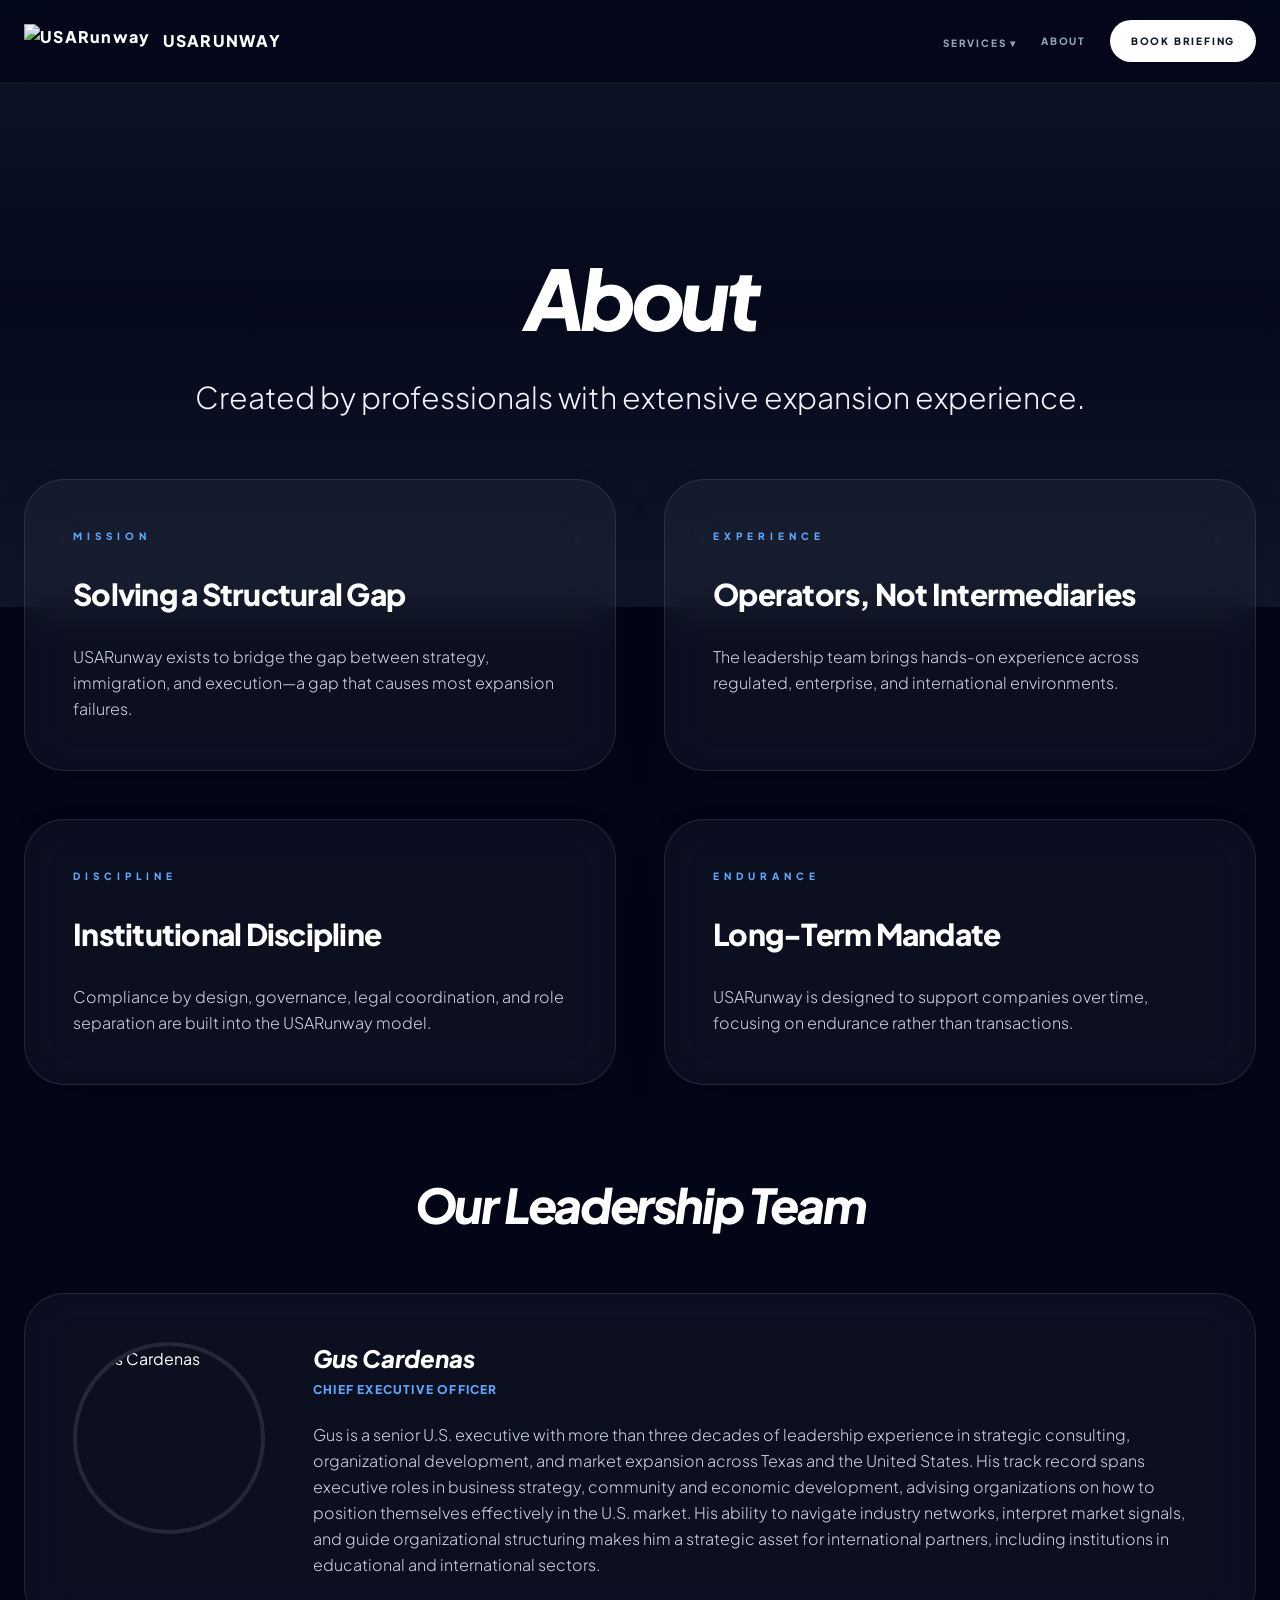
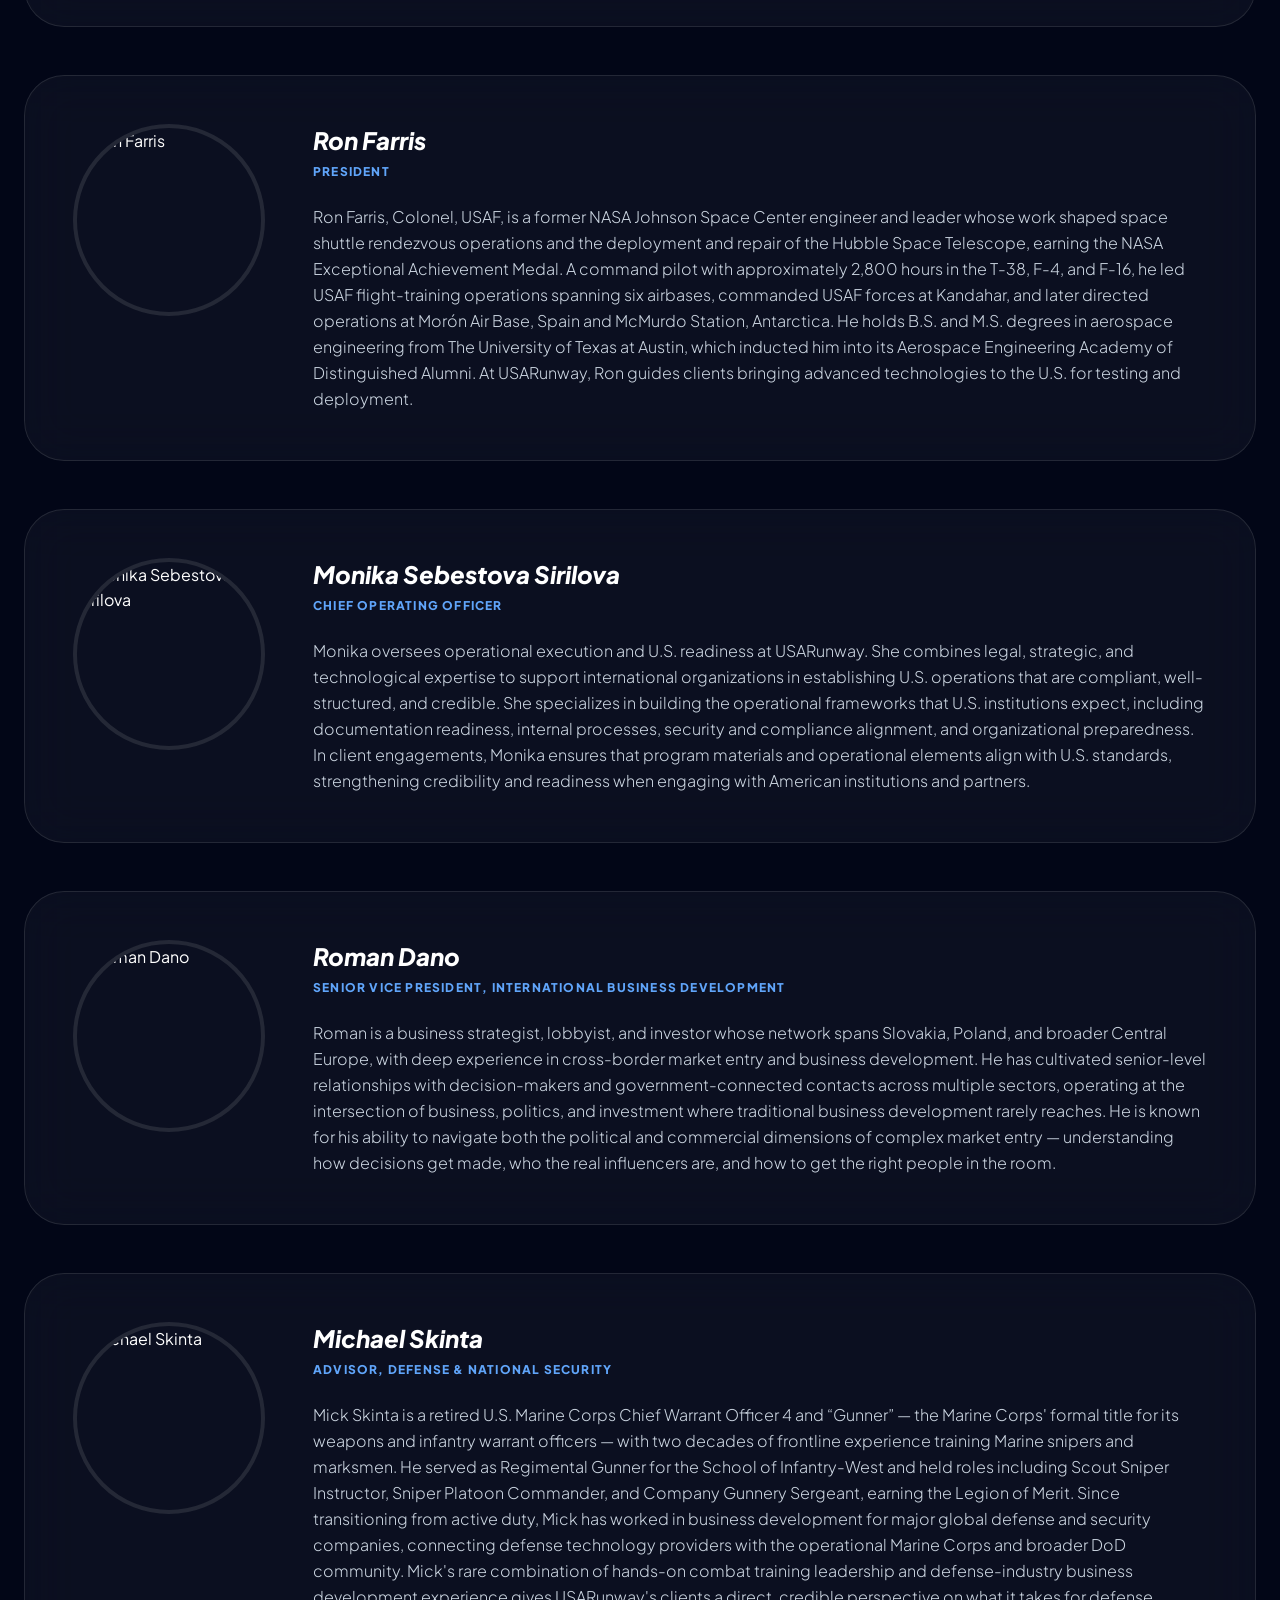
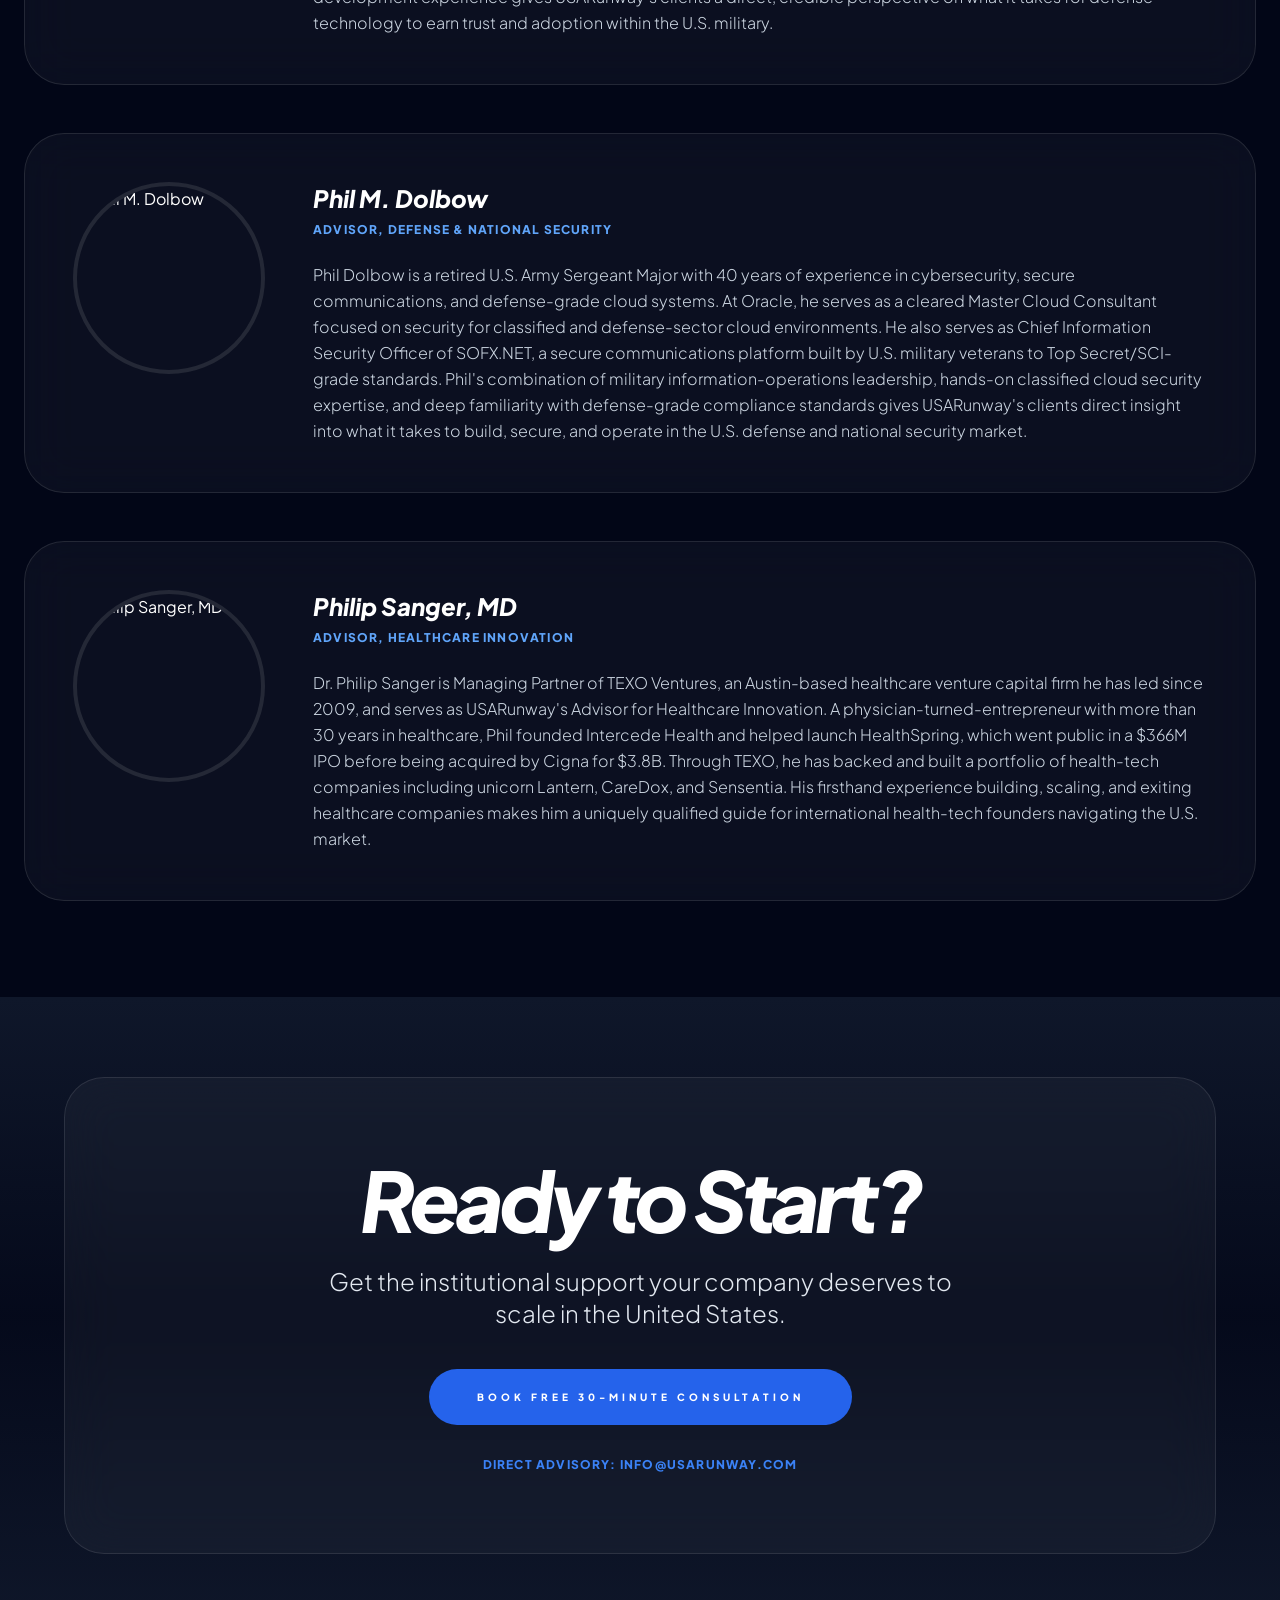
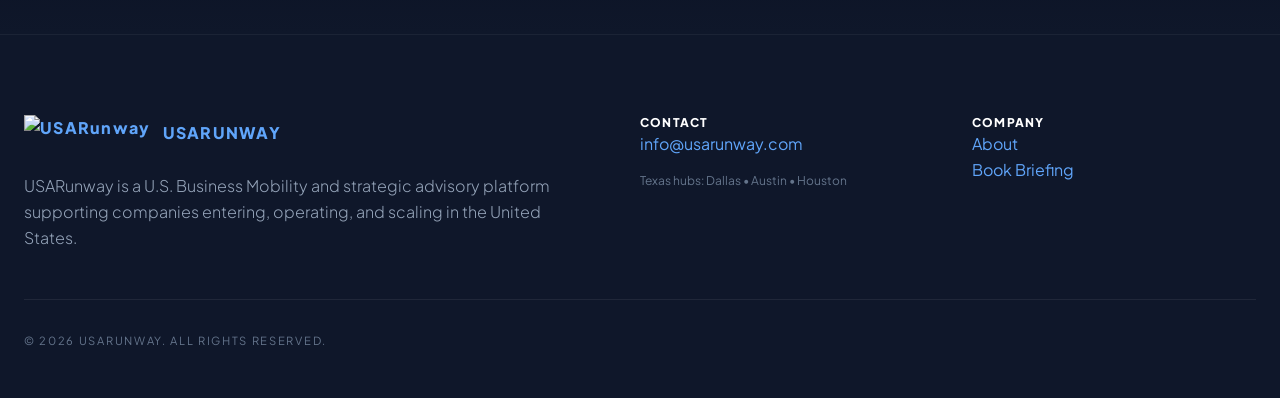
==== about/index.html @ c8769352 "Add files via upload" ====
<!DOCTYPE html>
<html lang="en"><head><meta charset="UTF-8"><meta name="viewport" content="width=device-width, initial-scale=1.0">
<title>About | USARunway</title><meta name="description" content="Created by professionals with extensive expansion experience."><meta name="robots" content="index, follow"><meta name="theme-color" content="#0f172a">
<link rel="icon" type="image/png" sizes="32x32" href="../favicon-32x32.png"><link rel="apple-touch-icon" href="../apple-touch-icon.png">
<link href="https://fonts.googleapis.com/css2?family=Plus+Jakarta+Sans:wght@200;300;400;500;600;700;800&display=swap" rel="stylesheet">
<link rel="stylesheet" href="../assets/site.css"><link rel="stylesheet" href="../assets/static-overrides.css"></head><body>
<nav class="static-nav"><div class="static-nav-inner">
<a class="static-brand" href="../"><img src="../assets/img/logo-compact.png" alt="USARunway"><span>USARUNWAY</span></a>
<div class="static-links"><div class="services-wrap"><button data-services-button>Services ▾</button><div class="services-menu" data-services-menu><a href="../mobility/">Mobility & Soft-Landing</a><a href="../strategy/">Business Strategy & Advisory</a><a href="../immigration/">Immigration Support</a><a href="../academy/">Academy</a><a href="../execution/">Services & Execution</a><a href="../network/">Network</a></div></div><a href="../about/">About</a><a href="../contact/" class="static-cta">Book Briefing</a></div>
<button class="mobile-toggle" data-menu-button aria-expanded="false" aria-label="Open navigation">☰</button>
</div></nav>
<div class="mobile-menu" data-mobile-menu><div class="section-label">Services</div><a href="../mobility/">Mobility & Soft-Landing</a><a href="../strategy/">Business Strategy & Advisory</a><a href="../immigration/">Immigration Support</a><a href="../academy/">Academy</a><a href="../execution/">Services & Execution</a><a href="../network/">Network</a><div class="section-label">Company</div><a href="../about/">About</a><a href="../contact/">Book Briefing</a></div><section class="relative pt-64 pb-48 px-6 overflow-hidden"><div class="section-bg" style="background-image:url('https://images.unsplash.com/photo-1497366754035-f200968a6e72?auto=format&fit=crop&q=80&w=2000')"></div><div class="bg-overlay"></div><div class="max-w-7xl mx-auto relative z-10 text-center"><h1 class="text-huge mb-10 reveal active tracking-tighter italic">About</h1><p class="text-xl lg:text-3xl text-slate-100 font-light max-w-4xl mx-auto reveal active leading-relaxed">Created by professionals with extensive expansion experience.</p></div></section><div class="max-w-7xl mx-auto px-6 grid md:grid-cols-2 gap-12 -mt-32 relative z-20 mb-24"><div class="glass p-12 reveal active h-full flex flex-col hover:bg-slate-800/40 transition-all border-white/10 bg-slate-900/40 backdrop-blur-3xl shadow-2xl group"><span class="text-blue-400 font-black uppercase tracking-[0.5em] text-[10px] mb-8 block">MISSION</span><h3 class="text-2xl lg:text-3xl font-black mb-8 leading-tight tracking-tight text-white">Solving a Structural Gap</h3><div class="text-base text-slate-300 font-light leading-relaxed">USARunway exists to bridge the gap between strategy, immigration, and execution—a gap that causes most expansion failures.</div></div><div class="glass p-12 reveal active h-full flex flex-col hover:bg-slate-800/40 transition-all border-white/10 bg-slate-900/40 backdrop-blur-3xl shadow-2xl group"><span class="text-blue-400 font-black uppercase tracking-[0.5em] text-[10px] mb-8 block">EXPERIENCE</span><h3 class="text-2xl lg:text-3xl font-black mb-8 leading-tight tracking-tight text-white">Operators, Not Intermediaries</h3><div class="text-base text-slate-300 font-light leading-relaxed">The leadership team brings hands-on experience across regulated, enterprise, and international environments.</div></div><div class="glass p-12 reveal active h-full flex flex-col hover:bg-slate-800/40 transition-all border-white/10 bg-slate-900/40 backdrop-blur-3xl shadow-2xl group"><span class="text-blue-400 font-black uppercase tracking-[0.5em] text-[10px] mb-8 block">DISCIPLINE</span><h3 class="text-2xl lg:text-3xl font-black mb-8 leading-tight tracking-tight text-white">Institutional Discipline</h3><div class="text-base text-slate-300 font-light leading-relaxed">Compliance by design, governance, legal coordination, and role separation are built into the USARunway model.</div></div><div class="glass p-12 reveal active h-full flex flex-col hover:bg-slate-800/40 transition-all border-white/10 bg-slate-900/40 backdrop-blur-3xl shadow-2xl group"><span class="text-blue-400 font-black uppercase tracking-[0.5em] text-[10px] mb-8 block">ENDURANCE</span><h3 class="text-2xl lg:text-3xl font-black mb-8 leading-tight tracking-tight text-white">Long-Term Mandate</h3><div class="text-base text-slate-300 font-light leading-relaxed">USARunway is designed to support companies over time, focusing on endurance rather than transactions.</div></div></div><section class="max-w-7xl mx-auto px-6 mb-24"><h2 class="text-4xl lg:text-5xl font-black mb-16 tracking-tighter italic text-center">Our Leadership Team</h2><div class="grid gap-12"><div class="glass p-12 bg-slate-800/40 flex flex-col md:flex-row gap-12 items-center md:items-start"><div class="w-48 h-48 rounded-full overflow-hidden flex-shrink-0 border-4 border-white/10"><img src="https://usarunway.com/assets/img/team_01-01-01.png" alt="Gus Cardenas" class="w-full h-full object-cover"></div><div><h4 class="text-2xl font-black mb-2 italic">Gus Cardenas</h4><p class="text-blue-400 font-black uppercase tracking-widest text-xs mb-6">Chief Executive Officer</p><p class="text-slate-300 font-light leading-relaxed">Gus is a senior U.S. executive with more than three decades of leadership experience in strategic consulting, organizational development, and market expansion across Texas and the United States. His track record spans executive roles in business strategy, community and economic development, advising organizations on how to position themselves effectively in the U.S. market. His ability to navigate industry networks, interpret market signals, and guide organizational structuring makes him a strategic asset for international partners, including institutions in educational and international sectors.</p></div></div><div class="glass p-12 bg-slate-800/40 flex flex-col md:flex-row gap-12 items-center md:items-start"><div class="w-48 h-48 rounded-full overflow-hidden flex-shrink-0 border-4 border-white/10"><img src="https://usarunway.com/assets/img/Ron.jpg" alt="Ron Farris" class="w-full h-full object-cover"></div><div><h4 class="text-2xl font-black mb-2 italic">Ron Farris</h4><p class="text-blue-400 font-black uppercase tracking-widest text-xs mb-6">President</p><p class="text-slate-300 font-light leading-relaxed">Ron Farris, Colonel, USAF, is a former NASA Johnson Space Center engineer and leader whose work shaped space shuttle rendezvous operations and the deployment and repair of the Hubble Space Telescope, earning the NASA Exceptional Achievement Medal. A command pilot with approximately 2,800 hours in the T-38, F-4, and F-16, he led USAF flight-training operations spanning six airbases, commanded USAF forces at Kandahar, and later directed operations at Morón Air Base, Spain and McMurdo Station, Antarctica. He holds B.S. and M.S. degrees in aerospace engineering from The University of Texas at Austin, which inducted him into its Aerospace Engineering Academy of Distinguished Alumni. At USARunway, Ron guides clients bringing advanced technologies to the U.S. for testing and deployment.</p></div></div><div class="glass p-12 bg-slate-800/40 flex flex-col md:flex-row gap-12 items-center md:items-start"><div class="w-48 h-48 rounded-full overflow-hidden flex-shrink-0 border-4 border-white/10"><img src="https://usarunway.com/assets/img/team_01-01-03.png" alt="Monika Sebestova Sirilova" class="w-full h-full object-cover"></div><div><h4 class="text-2xl font-black mb-2 italic">Monika Sebestova Sirilova</h4><p class="text-blue-400 font-black uppercase tracking-widest text-xs mb-6">Chief Operating Officer</p><p class="text-slate-300 font-light leading-relaxed">Monika oversees operational execution and U.S. readiness at USARunway. She combines legal, strategic, and technological expertise to support international organizations in establishing U.S. operations that are compliant, well-structured, and credible. She specializes in building the operational frameworks that U.S. institutions expect, including documentation readiness, internal processes, security and compliance alignment, and organizational preparedness. In client engagements, Monika ensures that program materials and operational elements align with U.S. standards, strengthening credibility and readiness when engaging with American institutions and partners.</p></div></div><div class="glass p-12 bg-slate-800/40 flex flex-col md:flex-row gap-12 items-center md:items-start"><div class="w-48 h-48 rounded-full overflow-hidden flex-shrink-0 border-4 border-white/10"><img src="https://usarunway.com/assets/img/Roman.jpg" alt="Roman Dano" class="w-full h-full object-cover"></div><div><h4 class="text-2xl font-black mb-2 italic">Roman Dano</h4><p class="text-blue-400 font-black uppercase tracking-widest text-xs mb-6">Senior Vice President, International Business Development</p><p class="text-slate-300 font-light leading-relaxed">Roman is a business strategist, lobbyist, and investor whose network spans Slovakia, Poland, and broader Central Europe, with deep experience in cross-border market entry and business development. He has cultivated senior-level relationships with decision-makers and government-connected contacts across multiple sectors, operating at the intersection of business, politics, and investment where traditional business development rarely reaches. He is known for his ability to navigate both the political and commercial dimensions of complex market entry — understanding how decisions get made, who the real influencers are, and how to get the right people in the room.</p></div></div><div class="glass p-12 bg-slate-800/40 flex flex-col md:flex-row gap-12 items-center md:items-start"><div class="w-48 h-48 rounded-full overflow-hidden flex-shrink-0 border-4 border-white/10"><img src="https://usarunway.com/assets/img/Michael-Skinta.jpg" alt="Michael Skinta" class="w-full h-full object-cover"></div><div><h4 class="text-2xl font-black mb-2 italic">Michael Skinta</h4><p class="text-blue-400 font-black uppercase tracking-widest text-xs mb-6">Advisor, Defense &amp; National Security</p><p class="text-slate-300 font-light leading-relaxed">Mick Skinta is a retired U.S. Marine Corps Chief Warrant Officer 4 and “Gunner” — the Marine Corps&#x27; formal title for its weapons and infantry warrant officers — with two decades of frontline experience training Marine snipers and marksmen. He served as Regimental Gunner for the School of Infantry-West and held roles including Scout Sniper Instructor, Sniper Platoon Commander, and Company Gunnery Sergeant, earning the Legion of Merit. Since transitioning from active duty, Mick has worked in business development for major global defense and security companies, connecting defense technology providers with the operational Marine Corps and broader DoD community. Mick&#x27;s rare combination of hands-on combat training leadership and defense-industry business development experience gives USARunway&#x27;s clients a direct, credible perspective on what it takes for defense technology to earn trust and adoption within the U.S. military.</p></div></div><div class="glass p-12 bg-slate-800/40 flex flex-col md:flex-row gap-12 items-center md:items-start"><div class="w-48 h-48 rounded-full overflow-hidden flex-shrink-0 border-4 border-white/10"><img src="https://usarunway.com/assets/img/Phil.jpg" alt="Phil M. Dolbow" class="w-full h-full object-cover"></div><div><h4 class="text-2xl font-black mb-2 italic">Phil M. Dolbow</h4><p class="text-blue-400 font-black uppercase tracking-widest text-xs mb-6">Advisor, Defense &amp; National Security</p><p class="text-slate-300 font-light leading-relaxed">Phil Dolbow is a retired U.S. Army Sergeant Major with 40 years of experience in cybersecurity, secure communications, and defense-grade cloud systems. At Oracle, he serves as a cleared Master Cloud Consultant focused on security for classified and defense-sector cloud environments. He also serves as Chief Information Security Officer of SOFX.NET, a secure communications platform built by U.S. military veterans to Top Secret/SCI-grade standards. Phil&#x27;s combination of military information-operations leadership, hands-on classified cloud security expertise, and deep familiarity with defense-grade compliance standards gives USARunway&#x27;s clients direct insight into what it takes to build, secure, and operate in the U.S. defense and national security market.</p></div></div><div class="glass p-12 bg-slate-800/40 flex flex-col md:flex-row gap-12 items-center md:items-start"><div class="w-48 h-48 rounded-full overflow-hidden flex-shrink-0 border-4 border-white/10"><img src="https://usarunway.com/assets/img/Philip.jpg" alt="Philip Sanger, MD" class="w-full h-full object-cover"></div><div><h4 class="text-2xl font-black mb-2 italic">Philip Sanger, MD</h4><p class="text-blue-400 font-black uppercase tracking-widest text-xs mb-6">Advisor, Healthcare Innovation</p><p class="text-slate-300 font-light leading-relaxed">Dr. Philip Sanger is Managing Partner of TEXO Ventures, an Austin-based healthcare venture capital firm he has led since 2009, and serves as USARunway&#x27;s Advisor for Healthcare Innovation. A physician-turned-entrepreneur with more than 30 years in healthcare, Phil founded Intercede Health and helped launch HealthSpring, which went public in a $366M IPO before being acquired by Cigna for $3.8B. Through TEXO, he has backed and built a portfolio of health-tech companies including unicorn Lantern, CareDox, and Sensentia. His firsthand experience building, scaling, and exiting healthcare companies makes him a uniquely qualified guide for international health-tech founders navigating the U.S. market.</p></div></div></div></section><section class="py-20 px-6 relative overflow-hidden"><div class="section-bg" style="background-image:url('https://images.unsplash.com/photo-1533106497176-45ae19e68ba2?auto=format&fit=crop&q=80&w=2000')"></div><div class="bg-overlay"></div><div class="max-w-6xl mx-auto glass p-10 lg:p-20 text-center relative z-10 bg-slate-800/20"><h2 class="text-huge mb-6 tracking-tighter italic">Ready to Start?</h2><p class="text-xl lg:text-2xl text-slate-200 mb-10 font-light max-w-2xl mx-auto leading-relaxed">Get the institutional support your company deserves to scale in the United States.</p><a href="../contact/" class="bg-blue-600 text-white px-12 py-5 rounded-full font-black uppercase text-[10px] tracking-[0.4em] shadow-3xl hover:bg-white hover:text-blue-950 transition-all inline-block">Book Free 30-Minute Consultation</a><p class="text-blue-500 font-black text-xs uppercase tracking-widest mt-8">Direct Advisory: info@usarunway.com</p></div></section><footer class="static-footer"><div class="static-footer-inner"><div class="footer-grid"><div><a class="static-brand" href="../"><img src="../assets/img/logo-compact.png" alt="USARunway"><span>USARUNWAY</span></a><p class="text-slate-400 font-light leading-relaxed mt-6">USARunway is a U.S. Business Mobility and strategic advisory platform supporting companies entering, operating, and scaling in the United States.</p></div><div><h4 class="text-white font-black uppercase tracking-widest text-xs mb-5">Contact</h4><a href="mailto:info@usarunway.com">info@usarunway.com</a><p class="text-slate-500 text-xs mt-4">Texas hubs: Dallas • Austin • Houston</p></div><div><h4 class="text-white font-black uppercase tracking-widest text-xs mb-5">Company</h4><p><a href="../about/">About</a></p><p><a href="../contact/">Book Briefing</a></p></div></div><div class="footer-bottom">© <span data-year></span> USARunway. All rights reserved.</div></div></footer><script src="../js/site.js"></script></body></html>
---- assets/site.css ----
*,:before,:after{--tw-border-spacing-x: 0;--tw-border-spacing-y: 0;--tw-translate-x: 0;--tw-translate-y: 0;--tw-rotate: 0;--tw-skew-x: 0;--tw-skew-y: 0;--tw-scale-x: 1;--tw-scale-y: 1;--tw-pan-x: ;--tw-pan-y: ;--tw-pinch-zoom: ;--tw-scroll-snap-strictness: proximity;--tw-gradient-from-position: ;--tw-gradient-via-position: ;--tw-gradient-to-position: ;--tw-ordinal: ;--tw-slashed-zero: ;--tw-numeric-figure: ;--tw-numeric-spacing: ;--tw-numeric-fraction: ;--tw-ring-inset: ;--tw-ring-offset-width: 0px;--tw-ring-offset-color: #fff;--tw-ring-color: rgb(59 130 246 / .5);--tw-ring-offset-shadow: 0 0 #0000;--tw-ring-shadow: 0 0 #0000;--tw-shadow: 0 0 #0000;--tw-shadow-colored: 0 0 #0000;--tw-blur: ;--tw-brightness: ;--tw-contrast: ;--tw-grayscale: ;--tw-hue-rotate: ;--tw-invert: ;--tw-saturate: ;--tw-sepia: ;--tw-drop-shadow: ;--tw-backdrop-blur: ;--tw-backdrop-brightness: ;--tw-backdrop-contrast: ;--tw-backdrop-grayscale: ;--tw-backdrop-hue-rotate: ;--tw-backdrop-invert: ;--tw-backdrop-opacity: ;--tw-backdrop-saturate: ;--tw-backdrop-sepia: ;--tw-contain-size: ;--tw-contain-layout: ;--tw-contain-paint: ;--tw-contain-style: }::backdrop{--tw-border-spacing-x: 0;--tw-border-spacing-y: 0;--tw-translate-x: 0;--tw-translate-y: 0;--tw-rotate: 0;--tw-skew-x: 0;--tw-skew-y: 0;--tw-scale-x: 1;--tw-scale-y: 1;--tw-pan-x: ;--tw-pan-y: ;--tw-pinch-zoom: ;--tw-scroll-snap-strictness: proximity;--tw-gradient-from-position: ;--tw-gradient-via-position: ;--tw-gradient-to-position: ;--tw-ordinal: ;--tw-slashed-zero: ;--tw-numeric-figure: ;--tw-numeric-spacing: ;--tw-numeric-fraction: ;--tw-ring-inset: ;--tw-ring-offset-width: 0px;--tw-ring-offset-color: #fff;--tw-ring-color: rgb(59 130 246 / .5);--tw-ring-offset-shadow: 0 0 #0000;--tw-ring-shadow: 0 0 #0000;--tw-shadow: 0 0 #0000;--tw-shadow-colored: 0 0 #0000;--tw-blur: ;--tw-brightness: ;--tw-contrast: ;--tw-grayscale: ;--tw-hue-rotate: ;--tw-invert: ;--tw-saturate: ;--tw-sepia: ;--tw-drop-shadow: ;--tw-backdrop-blur: ;--tw-backdrop-brightness: ;--tw-backdrop-contrast: ;--tw-backdrop-grayscale: ;--tw-backdrop-hue-rotate: ;--tw-backdrop-invert: ;--tw-backdrop-opacity: ;--tw-backdrop-saturate: ;--tw-backdrop-sepia: ;--tw-contain-size: ;--tw-contain-layout: ;--tw-contain-paint: ;--tw-contain-style: }*,:before,:after{box-sizing:border-box;border-width:0;border-style:solid;border-color:#e5e7eb}:before,:after{--tw-content: ""}html,:host{line-height:1.5;-webkit-text-size-adjust:100%;-moz-tab-size:4;-o-tab-size:4;tab-size:4;font-family:ui-sans-serif,system-ui,sans-serif,"Apple Color Emoji","Segoe UI Emoji",Segoe UI Symbol,"Noto Color Emoji";font-feature-settings:normal;font-variation-settings:normal;-webkit-tap-highlight-color:transparent}body{margin:0;line-height:inherit}hr{height:0;color:inherit;border-top-width:1px}abbr:where([title]){-webkit-text-decoration:underline dotted;text-decoration:underline dotted}h1,h2,h3,h4,h5,h6{font-size:inherit;font-weight:inherit}a{color:inherit;text-decoration:inherit}b,strong{font-weight:bolder}code,kbd,samp,pre{font-family:ui-monospace,SFMono-Regular,Menlo,Monaco,Consolas,Liberation Mono,Courier New,monospace;font-feature-settings:normal;font-variation-settings:normal;font-size:1em}small{font-size:80%}sub,sup{font-size:75%;line-height:0;position:relative;vertical-align:baseline}sub{bottom:-.25em}sup{top:-.5em}table{text-indent:0;border-color:inherit;border-collapse:collapse}button,input,optgroup,select,textarea{font-family:inherit;font-feature-settings:inherit;font-variation-settings:inherit;font-size:100%;font-weight:inherit;line-height:inherit;letter-spacing:inherit;color:inherit;margin:0;padding:0}button,select{text-transform:none}button,input:where([type=button]),input:where([type=reset]),input:where([type=submit]){-webkit-appearance:button;background-color:transparent;background-image:none}:-moz-focusring{outline:auto}:-moz-ui-invalid{box-shadow:none}progress{vertical-align:baseline}::-webkit-inner-spin-button,::-webkit-outer-spin-button{height:auto}[type=search]{-webkit-appearance:textfield;outline-offset:-2px}::-webkit-search-decoration{-webkit-appearance:none}::-webkit-file-upload-button{-webkit-appearance:button;font:inherit}summary{display:list-item}blockquote,dl,dd,h1,h2,h3,h4,h5,h6,hr,figure,p,pre{margin:0}fieldset{margin:0;padding:0}legend{padding:0}ol,ul,menu{list-style:none;margin:0;padding:0}dialog{padding:0}textarea{resize:vertical}input::-moz-placeholder,textarea::-moz-placeholder{opacity:1;color:#9ca3af}input::placeholder,textarea::placeholder{opacity:1;color:#9ca3af}button,[role=button]{cursor:pointer}:disabled{cursor:default}img,svg,video,canvas,audio,iframe,embed,object{display:block;vertical-align:middle}img,video{max-width:100%;height:auto}[hidden]:where(:not([hidden=until-found])){display:none}.container{width:100%}@media(min-width:640px){.container{max-width:640px}}@media(min-width:768px){.container{max-width:768px}}@media(min-width:1024px){.container{max-width:1024px}}@media(min-width:1280px){.container{max-width:1280px}}@media(min-width:1536px){.container{max-width:1536px}}.pointer-events-none{pointer-events:none}.pointer-events-auto{pointer-events:auto}.visible{visibility:visible}.invisible{visibility:hidden}.static{position:static}.fixed{position:fixed}.absolute{position:absolute}.relative{position:relative}.sticky{position:sticky}.inset-0{top:0;right:0;bottom:0;left:0}.inset-x-0{left:0;right:0}.-bottom-1{bottom:-.25rem}.-bottom-10{bottom:-2.5rem}.-right-1{right:-.25rem}.-right-10{right:-2.5rem}.-top-1{top:-.25rem}.bottom-0{bottom:0}.bottom-1{bottom:.25rem}.bottom-6{bottom:1.5rem}.left-0{left:0}.left-1{left:.25rem}.left-1\/2{left:50%}.left-4{left:1rem}.left-6{left:1.5rem}.left-\[50\%\]{left:50%}.right-0{right:0}.right-4{right:1rem}.right-6{right:1.5rem}.top-0{top:0}.top-1{top:.25rem}.top-1\/2{top:50%}.top-3{top:.75rem}.top-3\.5{top:.875rem}.top-32{top:8rem}.top-4{top:1rem}.top-\[42px\]{top:42px}.top-full{top:100%}.z-0{z-index:0}.z-10{z-index:10}.z-20{z-index:20}.z-30{z-index:30}.z-40{z-index:40}.z-50{z-index:50}.z-\[100\]{z-index:100}.z-\[1\]{z-index:1}.z-\[200\]{z-index:200}.z-\[60\]{z-index:60}.z-\[70\]{z-index:70}.z-\[90\]{z-index:90}.z-\[9999\]{z-index:9999}.col-span-1{grid-column:span 1 / span 1}.col-span-4{grid-column:span 4 / span 4}.col-span-8{grid-column:span 8 / span 8}.m-auto{margin:auto}.mx-4{margin-left:1rem;margin-right:1rem}.mx-auto{margin-left:auto;margin-right:auto}.-mr-10{margin-right:-2.5rem}.-mr-16{margin-right:-4rem}.-mr-32{margin-right:-8rem}.-mt-10{margin-top:-2.5rem}.-mt-16{margin-top:-4rem}.-mt-32{margin-top:-8rem}.-mt-px{margin-top:-1px}.mb-1{margin-bottom:.25rem}.mb-10{margin-bottom:2.5rem}.mb-12{margin-bottom:3rem}.mb-16{margin-bottom:4rem}.mb-2{margin-bottom:.5rem}.mb-20{margin-bottom:5rem}.mb-24{margin-bottom:6rem}.mb-3{margin-bottom:.75rem}.mb-4{margin-bottom:1rem}.mb-6{margin-bottom:1.5rem}.mb-8{margin-bottom:2rem}.ml-2{margin-left:.5rem}.ml-4{margin-left:1rem}.mr-1{margin-right:.25rem}.mr-2{margin-right:.5rem}.mt-1{margin-top:.25rem}.mt-10{margin-top:2.5rem}.mt-12{margin-top:3rem}.mt-16{margin-top:4rem}.mt-2{margin-top:.5rem}.mt-20{margin-top:5rem}.mt-4{margin-top:1rem}.mt-6{margin-top:1.5rem}.mt-8{margin-top:2rem}.mt-auto{margin-top:auto}.line-clamp-1{overflow:hidden;display:-webkit-box;-webkit-box-orient:vertical;-webkit-line-clamp:1}.line-clamp-2{overflow:hidden;display:-webkit-box;-webkit-box-orient:vertical;-webkit-line-clamp:2}.line-clamp-3{overflow:hidden;display:-webkit-box;-webkit-box-orient:vertical;-webkit-line-clamp:3}.block{display:block}.inline-block{display:inline-block}.flex{display:flex}.inline-flex{display:inline-flex}.table{display:table}.grid{display:grid}.hidden{display:none}.aspect-square{aspect-ratio:1 / 1}.h-1{height:.25rem}.h-1\.5{height:.375rem}.h-10{height:2.5rem}.h-11{height:2.75rem}.h-12{height:3rem}.h-16{height:4rem}.h-2{height:.5rem}.h-20{height:5rem}.h-24{height:6rem}.h-3{height:.75rem}.h-3\.5{height:.875rem}.h-32{height:8rem}.h-4{height:1rem}.h-40{height:10rem}.h-48{height:12rem}.h-5{height:1.25rem}.h-6{height:1.5rem}.h-60{height:15rem}.h-64{height:16rem}.h-7{height:1.75rem}.h-8{height:2rem}.h-\[100px\]{height:100px}.h-\[279\.4mm\]{height:279.4mm}.h-\[500px\]{height:500px}.h-\[600px\]{height:600px}.h-\[60vh\]{height:60vh}.h-\[85vh\]{height:85vh}.h-\[calc\(100vh-140px\)\]{height:calc(100vh - 140px)}.h-fit{height:-moz-fit-content;height:fit-content}.h-full{height:100%}.h-screen{height:100vh}.max-h-\[90vh\]{max-height:90vh}.max-h-full{max-height:100%}.min-h-\[100px\]{min-height:100px}.min-h-\[1100px\]{min-height:1100px}.min-h-\[150px\]{min-height:150px}.min-h-\[300px\]{min-height:300px}.min-h-\[400px\]{min-height:400px}.min-h-\[500px\]{min-height:500px}.min-h-\[90vh\]{min-height:90vh}.min-h-full{min-height:100%}.min-h-screen{min-height:100vh}.w-1\.5{width:.375rem}.w-10{width:2.5rem}.w-12{width:3rem}.w-16{width:4rem}.w-2{width:.5rem}.w-20{width:5rem}.w-24{width:6rem}.w-3{width:.75rem}.w-3\.5{width:.875rem}.w-32{width:8rem}.w-4{width:1rem}.w-40{width:10rem}.w-48{width:12rem}.w-5{width:1.25rem}.w-6{width:1.5rem}.w-64{width:16rem}.w-72{width:18rem}.w-8{width:2rem}.w-80{width:20rem}.w-\[49\%\]{width:49%}.w-\[500px\]{width:500px}.w-auto{width:auto}.w-full{width:100%}.w-px{width:1px}.min-w-\[20px\]{min-width:20px}.min-w-\[240px\]{min-width:240px}.min-w-\[40px\]{min-width:40px}.max-w-2xl{max-width:42rem}.max-w-3xl{max-width:48rem}.max-w-4xl{max-width:56rem}.max-w-5xl{max-width:64rem}.max-w-6xl{max-width:72rem}.max-w-7xl{max-width:80rem}.max-w-\[150px\]{max-width:150px}.max-w-\[200px\]{max-width:200px}.max-w-\[215\.9mm\]{max-width:215.9mm}.max-w-full{max-width:100%}.max-w-lg{max-width:32rem}.max-w-md{max-width:28rem}.max-w-none{max-width:none}.max-w-sm{max-width:24rem}.max-w-xl{max-width:36rem}.max-w-xs{max-width:20rem}.flex-1{flex:1 1 0%}.flex-shrink-0,.shrink-0{flex-shrink:0}.flex-grow{flex-grow:1}.border-collapse{border-collapse:collapse}.-translate-x-1\/2{--tw-translate-x: -50%;transform:translate(var(--tw-translate-x),var(--tw-translate-y)) rotate(var(--tw-rotate)) skew(var(--tw-skew-x)) skewY(var(--tw-skew-y)) scaleX(var(--tw-scale-x)) scaleY(var(--tw-scale-y))}.-translate-x-full{--tw-translate-x: -100%;transform:translate(var(--tw-translate-x),var(--tw-translate-y)) rotate(var(--tw-rotate)) skew(var(--tw-skew-x)) skewY(var(--tw-skew-y)) scaleX(var(--tw-scale-x)) scaleY(var(--tw-scale-y))}.-translate-y-1\/2{--tw-translate-y: -50%;transform:translate(var(--tw-translate-x),var(--tw-translate-y)) rotate(var(--tw-rotate)) skew(var(--tw-skew-x)) skewY(var(--tw-skew-y)) scaleX(var(--tw-scale-x)) scaleY(var(--tw-scale-y))}.translate-x-0{--tw-translate-x: 0px;transform:translate(var(--tw-translate-x),var(--tw-translate-y)) rotate(var(--tw-rotate)) skew(var(--tw-skew-x)) skewY(var(--tw-skew-y)) scaleX(var(--tw-scale-x)) scaleY(var(--tw-scale-y))}.rotate-3{--tw-rotate: 3deg;transform:translate(var(--tw-translate-x),var(--tw-translate-y)) rotate(var(--tw-rotate)) skew(var(--tw-skew-x)) skewY(var(--tw-skew-y)) scaleX(var(--tw-scale-x)) scaleY(var(--tw-scale-y))}.scale-105{--tw-scale-x: 1.05;--tw-scale-y: 1.05;transform:translate(var(--tw-translate-x),var(--tw-translate-y)) rotate(var(--tw-rotate)) skew(var(--tw-skew-x)) skewY(var(--tw-skew-y)) scaleX(var(--tw-scale-x)) scaleY(var(--tw-scale-y))}.scale-110{--tw-scale-x: 1.1;--tw-scale-y: 1.1;transform:translate(var(--tw-translate-x),var(--tw-translate-y)) rotate(var(--tw-rotate)) skew(var(--tw-skew-x)) skewY(var(--tw-skew-y)) scaleX(var(--tw-scale-x)) scaleY(var(--tw-scale-y))}.transform{transform:translate(var(--tw-translate-x),var(--tw-translate-y)) rotate(var(--tw-rotate)) skew(var(--tw-skew-x)) skewY(var(--tw-skew-y)) scaleX(var(--tw-scale-x)) scaleY(var(--tw-scale-y))}@keyframes pulse{50%{opacity:.5}}.animate-pulse{animation:pulse 2s cubic-bezier(.4,0,.6,1) infinite}@keyframes spin{to{transform:rotate(360deg)}}.animate-spin{animation:spin 1s linear infinite}.cursor-help{cursor:help}.cursor-not-allowed{cursor:not-allowed}.cursor-pointer{cursor:pointer}.cursor-wait{cursor:wait}.resize{resize:both}.appearance-none{-webkit-appearance:none;-moz-appearance:none;appearance:none}.break-after-page{-moz-column-break-after:page;break-after:page}.auto-rows-fr{grid-auto-rows:minmax(0,1fr)}.grid-cols-1{grid-template-columns:repeat(1,minmax(0,1fr))}.grid-cols-12{grid-template-columns:repeat(12,minmax(0,1fr))}.grid-cols-2{grid-template-columns:repeat(2,minmax(0,1fr))}.grid-cols-7{grid-template-columns:repeat(7,minmax(0,1fr))}.flex-col{flex-direction:column}.flex-wrap{flex-wrap:wrap}.items-start{align-items:flex-start}.items-end{align-items:flex-end}.items-center{align-items:center}.items-baseline{align-items:baseline}.justify-end{justify-content:flex-end}.justify-center{justify-content:center}.justify-between{justify-content:space-between}.gap-1{gap:.25rem}.gap-1\.5{gap:.375rem}.gap-10{gap:2.5rem}.gap-12{gap:3rem}.gap-16{gap:4rem}.gap-2{gap:.5rem}.gap-20{gap:5rem}.gap-3{gap:.75rem}.gap-4{gap:1rem}.gap-6{gap:1.5rem}.gap-8{gap:2rem}.space-x-2>:not([hidden])~:not([hidden]){--tw-space-x-reverse: 0;margin-right:calc(.5rem * var(--tw-space-x-reverse));margin-left:calc(.5rem * calc(1 - var(--tw-space-x-reverse)))}.space-x-3>:not([hidden])~:not([hidden]){--tw-space-x-reverse: 0;margin-right:calc(.75rem * var(--tw-space-x-reverse));margin-left:calc(.75rem * calc(1 - var(--tw-space-x-reverse)))}.space-x-4>:not([hidden])~:not([hidden]){--tw-space-x-reverse: 0;margin-right:calc(1rem * var(--tw-space-x-reverse));margin-left:calc(1rem * calc(1 - var(--tw-space-x-reverse)))}.space-x-6>:not([hidden])~:not([hidden]){--tw-space-x-reverse: 0;margin-right:calc(1.5rem * var(--tw-space-x-reverse));margin-left:calc(1.5rem * calc(1 - var(--tw-space-x-reverse)))}.space-x-8>:not([hidden])~:not([hidden]){--tw-space-x-reverse: 0;margin-right:calc(2rem * var(--tw-space-x-reverse));margin-left:calc(2rem * calc(1 - var(--tw-space-x-reverse)))}.space-y-1>:not([hidden])~:not([hidden]){--tw-space-y-reverse: 0;margin-top:calc(.25rem * calc(1 - var(--tw-space-y-reverse)));margin-bottom:calc(.25rem * var(--tw-space-y-reverse))}.space-y-10>:not([hidden])~:not([hidden]){--tw-space-y-reverse: 0;margin-top:calc(2.5rem * calc(1 - var(--tw-space-y-reverse)));margin-bottom:calc(2.5rem * var(--tw-space-y-reverse))}.space-y-12>:not([hidden])~:not([hidden]){--tw-space-y-reverse: 0;margin-top:calc(3rem * calc(1 - var(--tw-space-y-reverse)));margin-bottom:calc(3rem * var(--tw-space-y-reverse))}.space-y-2>:not([hidden])~:not([hidden]){--tw-space-y-reverse: 0;margin-top:calc(.5rem * calc(1 - var(--tw-space-y-reverse)));margin-bottom:calc(.5rem * var(--tw-space-y-reverse))}.space-y-4>:not([hidden])~:not([hidden]){--tw-space-y-reverse: 0;margin-top:calc(1rem * calc(1 - var(--tw-space-y-reverse)));margin-bottom:calc(1rem * var(--tw-space-y-reverse))}.space-y-6>:not([hidden])~:not([hidden]){--tw-space-y-reverse: 0;margin-top:calc(1.5rem * calc(1 - var(--tw-space-y-reverse)));margin-bottom:calc(1.5rem * var(--tw-space-y-reverse))}.space-y-8>:not([hidden])~:not([hidden]){--tw-space-y-reverse: 0;margin-top:calc(2rem * calc(1 - var(--tw-space-y-reverse)));margin-bottom:calc(2rem * var(--tw-space-y-reverse))}.divide-y>:not([hidden])~:not([hidden]){--tw-divide-y-reverse: 0;border-top-width:calc(1px * calc(1 - var(--tw-divide-y-reverse)));border-bottom-width:calc(1px * var(--tw-divide-y-reverse))}.divide-slate-100>:not([hidden])~:not([hidden]){--tw-divide-opacity: 1;border-color:rgb(241 245 249 / var(--tw-divide-opacity, 1))}.divide-white\/5>:not([hidden])~:not([hidden]){border-color:#ffffff0d}.overflow-hidden{overflow:hidden}.overflow-x-auto{overflow-x:auto}.overflow-y-auto{overflow-y:auto}.overflow-x-hidden{overflow-x:hidden}.truncate{overflow:hidden;text-overflow:ellipsis;white-space:nowrap}.whitespace-nowrap{white-space:nowrap}.whitespace-pre-line{white-space:pre-line}.whitespace-pre-wrap{white-space:pre-wrap}.break-all{word-break:break-all}.rounded{border-radius:.25rem}.rounded-2xl{border-radius:1rem}.rounded-3xl{border-radius:1.5rem}.rounded-\[1\.4rem\]{border-radius:1.4rem}.rounded-\[100px\]{border-radius:100px}.rounded-\[20px\]{border-radius:20px}.rounded-\[30px\]{border-radius:30px}.rounded-\[40px\]{border-radius:40px}.rounded-\[60px\]{border-radius:60px}.rounded-full{border-radius:9999px}.rounded-lg{border-radius:.5rem}.rounded-sm{border-radius:.125rem}.rounded-xl{border-radius:.75rem}.rounded-t-lg{border-top-left-radius:.5rem;border-top-right-radius:.5rem}.border{border-width:1px}.border-0{border-width:0px}.border-2{border-width:2px}.border-4{border-width:4px}.border-y{border-top-width:1px;border-bottom-width:1px}.border-b{border-bottom-width:1px}.border-b-2{border-bottom-width:2px}.border-l{border-left-width:1px}.border-l-2{border-left-width:2px}.border-l-4{border-left-width:4px}.border-r{border-right-width:1px}.border-t{border-top-width:1px}.border-t-4{border-top-width:4px}.border-dashed{border-style:dashed}.border-amber-400\/20{border-color:#fbbf2433}.border-amber-500{--tw-border-opacity: 1;border-color:rgb(245 158 11 / var(--tw-border-opacity, 1))}.border-amber-500\/20{border-color:#f59e0b33}.border-amber-500\/30{border-color:#f59e0b4d}.border-blue-400\/20{border-color:#60a5fa33}.border-blue-500{--tw-border-opacity: 1;border-color:rgb(59 130 246 / var(--tw-border-opacity, 1))}.border-blue-500\/10{border-color:#3b82f61a}.border-blue-500\/20{border-color:#3b82f633}.border-blue-500\/30{border-color:#3b82f64d}.border-blue-500\/50{border-color:#3b82f680}.border-blue-600{--tw-border-opacity: 1;border-color:rgb(37 99 235 / var(--tw-border-opacity, 1))}.border-blue-600\/20{border-color:#2563eb33}.border-emerald-400\/20{border-color:#34d39933}.border-emerald-500{--tw-border-opacity: 1;border-color:rgb(16 185 129 / var(--tw-border-opacity, 1))}.border-emerald-500\/20{border-color:#10b98133}.border-emerald-500\/30{border-color:#10b9814d}.border-emerald-500\/50{border-color:#10b98180}.border-fuchsia-500{--tw-border-opacity: 1;border-color:rgb(217 70 239 / var(--tw-border-opacity, 1))}.border-fuchsia-500\/20{border-color:#d946ef33}.border-fuchsia-500\/30{border-color:#d946ef4d}.border-gray-300{--tw-border-opacity: 1;border-color:rgb(209 213 219 / var(--tw-border-opacity, 1))}.border-green-400\/20{border-color:#4ade8033}.border-green-500{--tw-border-opacity: 1;border-color:rgb(34 197 94 / var(--tw-border-opacity, 1))}.border-green-500\/20{border-color:#22c55e33}.border-green-500\/30{border-color:#22c55e4d}.border-green-500\/50{border-color:#22c55e80}.border-indigo-500{--tw-border-opacity: 1;border-color:rgb(99 102 241 / var(--tw-border-opacity, 1))}.border-indigo-500\/20{border-color:#6366f133}.border-indigo-500\/30{border-color:#6366f14d}.border-orange-500\/10{border-color:#f973161a}.border-orange-500\/20{border-color:#f9731633}.border-purple-500{--tw-border-opacity: 1;border-color:rgb(168 85 247 / var(--tw-border-opacity, 1))}.border-purple-500\/20{border-color:#a855f733}.border-purple-500\/30{border-color:#a855f74d}.border-purple-500\/50{border-color:#a855f780}.border-red-500{--tw-border-opacity: 1;border-color:rgb(239 68 68 / var(--tw-border-opacity, 1))}.border-red-500\/10{border-color:#ef44441a}.border-red-500\/20{border-color:#ef444433}.border-red-500\/30{border-color:#ef44444d}.border-red-500\/50{border-color:#ef444480}.border-red-600\/20{border-color:#dc262633}.border-rose-400\/20{border-color:#fb718533}.border-rose-500\/20{border-color:#f43f5e33}.border-rose-500\/30{border-color:#f43f5e4d}.border-slate-100{--tw-border-opacity: 1;border-color:rgb(241 245 249 / var(--tw-border-opacity, 1))}.border-slate-200{--tw-border-opacity: 1;border-color:rgb(226 232 240 / var(--tw-border-opacity, 1))}.border-slate-400\/20{border-color:#94a3b833}.border-slate-500{--tw-border-opacity: 1;border-color:rgb(100 116 139 / var(--tw-border-opacity, 1))}.border-slate-500\/30{border-color:#64748b4d}.border-slate-500\/50{border-color:#64748b80}.border-slate-800{--tw-border-opacity: 1;border-color:rgb(30 41 59 / var(--tw-border-opacity, 1))}.border-slate-900{--tw-border-opacity: 1;border-color:rgb(15 23 42 / var(--tw-border-opacity, 1))}.border-transparent{border-color:transparent}.border-white{--tw-border-opacity: 1;border-color:rgb(255 255 255 / var(--tw-border-opacity, 1))}.border-white\/10{border-color:#ffffff1a}.border-white\/20{border-color:#fff3}.border-white\/30{border-color:#ffffff4d}.border-white\/5{border-color:#ffffff0d}.border-t-blue-500{--tw-border-opacity: 1;border-top-color:rgb(59 130 246 / var(--tw-border-opacity, 1))}.border-t-slate-800{--tw-border-opacity: 1;border-top-color:rgb(30 41 59 / var(--tw-border-opacity, 1))}.border-t-transparent{border-top-color:transparent}.border-t-white{--tw-border-opacity: 1;border-top-color:rgb(255 255 255 / var(--tw-border-opacity, 1))}.bg-amber-400\/10{background-color:#fbbf241a}.bg-amber-500{--tw-bg-opacity: 1;background-color:rgb(245 158 11 / var(--tw-bg-opacity, 1))}.bg-amber-500\/10{background-color:#f59e0b1a}.bg-amber-500\/20{background-color:#f59e0b33}.bg-amber-600{--tw-bg-opacity: 1;background-color:rgb(217 119 6 / var(--tw-bg-opacity, 1))}.bg-amber-600\/20{background-color:#d9770633}.bg-amber-900\/10{background-color:#78350f1a}.bg-black\/40{background-color:#0006}.bg-black\/50{background-color:#00000080}.bg-black\/60{background-color:#0009}.bg-black\/80{background-color:#000c}.bg-blue-400{--tw-bg-opacity: 1;background-color:rgb(96 165 250 / var(--tw-bg-opacity, 1))}.bg-blue-400\/10{background-color:#60a5fa1a}.bg-blue-500{--tw-bg-opacity: 1;background-color:rgb(59 130 246 / var(--tw-bg-opacity, 1))}.bg-blue-500\/10{background-color:#3b82f61a}.bg-blue-500\/20{background-color:#3b82f633}.bg-blue-500\/5{background-color:#3b82f60d}.bg-blue-600{--tw-bg-opacity: 1;background-color:rgb(37 99 235 / var(--tw-bg-opacity, 1))}.bg-blue-600\/10{background-color:#2563eb1a}.bg-blue-600\/20{background-color:#2563eb33}.bg-blue-600\/5{background-color:#2563eb0d}.bg-blue-900\/10{background-color:#1e3a8a1a}.bg-blue-900\/20{background-color:#1e3a8a33}.bg-blue-900\/90{background-color:#1e3a8ae6}.bg-blue-950\/20{background-color:#17255433}.bg-emerald-400\/10{background-color:#34d3991a}.bg-emerald-500{--tw-bg-opacity: 1;background-color:rgb(16 185 129 / var(--tw-bg-opacity, 1))}.bg-emerald-500\/10{background-color:#10b9811a}.bg-emerald-500\/20{background-color:#10b98133}.bg-emerald-600{--tw-bg-opacity: 1;background-color:rgb(5 150 105 / var(--tw-bg-opacity, 1))}.bg-emerald-600\/20{background-color:#05966933}.bg-emerald-600\/5{background-color:#0596690d}.bg-fuchsia-500\/20{background-color:#d946ef33}.bg-fuchsia-600{--tw-bg-opacity: 1;background-color:rgb(192 38 211 / var(--tw-bg-opacity, 1))}.bg-fuchsia-600\/20{background-color:#c026d333}.bg-fuchsia-900\/10{background-color:#701a751a}.bg-green-400\/10{background-color:#4ade801a}.bg-green-500{--tw-bg-opacity: 1;background-color:rgb(34 197 94 / var(--tw-bg-opacity, 1))}.bg-green-500\/10{background-color:#22c55e1a}.bg-green-500\/20{background-color:#22c55e33}.bg-green-500\/5{background-color:#22c55e0d}.bg-green-600{--tw-bg-opacity: 1;background-color:rgb(22 163 74 / var(--tw-bg-opacity, 1))}.bg-green-600\/20{background-color:#16a34a33}.bg-indigo-400\/10{background-color:#818cf81a}.bg-indigo-600{--tw-bg-opacity: 1;background-color:rgb(79 70 229 / var(--tw-bg-opacity, 1))}.bg-indigo-600\/10{background-color:#4f46e51a}.bg-indigo-600\/20{background-color:#4f46e533}.bg-orange-400\/10{background-color:#fb923c1a}.bg-orange-500\/5{background-color:#f973160d}.bg-pink-400\/10{background-color:#f472b61a}.bg-purple-400\/10{background-color:#c084fc1a}.bg-purple-500\/10{background-color:#a855f71a}.bg-purple-500\/20{background-color:#a855f733}.bg-purple-600{--tw-bg-opacity: 1;background-color:rgb(147 51 234 / var(--tw-bg-opacity, 1))}.bg-purple-600\/5{background-color:#9333ea0d}.bg-purple-900\/10{background-color:#581c871a}.bg-purple-900\/50{background-color:#581c8780}.bg-red-400\/10{background-color:#f871711a}.bg-red-500{--tw-bg-opacity: 1;background-color:rgb(239 68 68 / var(--tw-bg-opacity, 1))}.bg-red-500\/10{background-color:#ef44441a}.bg-red-500\/20{background-color:#ef444433}.bg-red-500\/5{background-color:#ef44440d}.bg-red-600{--tw-bg-opacity: 1;background-color:rgb(220 38 38 / var(--tw-bg-opacity, 1))}.bg-red-600\/10{background-color:#dc26261a}.bg-red-600\/20{background-color:#dc262633}.bg-red-600\/5{background-color:#dc26260d}.bg-rose-400\/10{background-color:#fb71851a}.bg-rose-500\/10{background-color:#f43f5e1a}.bg-rose-600{--tw-bg-opacity: 1;background-color:rgb(225 29 72 / var(--tw-bg-opacity, 1))}.bg-rose-600\/20{background-color:#e11d4833}.bg-slate-200{--tw-bg-opacity: 1;background-color:rgb(226 232 240 / var(--tw-bg-opacity, 1))}.bg-slate-400\/10{background-color:#94a3b81a}.bg-slate-50{--tw-bg-opacity: 1;background-color:rgb(248 250 252 / var(--tw-bg-opacity, 1))}.bg-slate-500{--tw-bg-opacity: 1;background-color:rgb(100 116 139 / var(--tw-bg-opacity, 1))}.bg-slate-500\/10{background-color:#64748b1a}.bg-slate-500\/20{background-color:#64748b33}.bg-slate-600{--tw-bg-opacity: 1;background-color:rgb(71 85 105 / var(--tw-bg-opacity, 1))}.bg-slate-700{--tw-bg-opacity: 1;background-color:rgb(51 65 85 / var(--tw-bg-opacity, 1))}.bg-slate-800{--tw-bg-opacity: 1;background-color:rgb(30 41 59 / var(--tw-bg-opacity, 1))}.bg-slate-800\/20{background-color:#1e293b33}.bg-slate-800\/30{background-color:#1e293b4d}.bg-slate-800\/40{background-color:#1e293b66}.bg-slate-800\/50{background-color:#1e293b80}.bg-slate-900{--tw-bg-opacity: 1;background-color:rgb(15 23 42 / var(--tw-bg-opacity, 1))}.bg-slate-900\/20{background-color:#0f172a33}.bg-slate-900\/30{background-color:#0f172a4d}.bg-slate-900\/40{background-color:#0f172a66}.bg-slate-900\/50{background-color:#0f172a80}.bg-slate-900\/60{background-color:#0f172a99}.bg-slate-900\/80{background-color:#0f172acc}.bg-slate-900\/90{background-color:#0f172ae6}.bg-slate-900\/95{background-color:#0f172af2}.bg-slate-950{--tw-bg-opacity: 1;background-color:rgb(2 6 23 / var(--tw-bg-opacity, 1))}.bg-slate-950\/30{background-color:#0206174d}.bg-slate-950\/50{background-color:#02061780}.bg-slate-950\/80{background-color:#020617cc}.bg-slate-950\/90{background-color:#020617e6}.bg-white{--tw-bg-opacity: 1;background-color:rgb(255 255 255 / var(--tw-bg-opacity, 1))}.bg-white\/10{background-color:#ffffff1a}.bg-white\/5{background-color:#ffffff0d}.bg-white\/\[0\.02\]{background-color:#ffffff05}.bg-yellow-500\/20{background-color:#eab30833}.bg-\[url\(\'https\:\/\/images\.unsplash\.com\/photo-1486406146926-c627a92ad1ab\?q\=80\&w\=2070\&auto\=format\&fit\=crop\'\)\]{background-image:url(https://images.unsplash.com/photo-1486406146926-c627a92ad1ab?q=80&w=2070&auto=format&fit=crop)}.bg-gradient-to-b{background-image:linear-gradient(to bottom,var(--tw-gradient-stops))}.bg-gradient-to-br{background-image:linear-gradient(to bottom right,var(--tw-gradient-stops))}.bg-gradient-to-t{background-image:linear-gradient(to top,var(--tw-gradient-stops))}.bg-gradient-to-tr{background-image:linear-gradient(to top right,var(--tw-gradient-stops))}.from-amber-500{--tw-gradient-from: #f59e0b var(--tw-gradient-from-position);--tw-gradient-to: rgb(245 158 11 / 0) var(--tw-gradient-to-position);--tw-gradient-stops: var(--tw-gradient-from), var(--tw-gradient-to)}.from-black\/80{--tw-gradient-from: rgb(0 0 0 / .8) var(--tw-gradient-from-position);--tw-gradient-to: rgb(0 0 0 / 0) var(--tw-gradient-to-position);--tw-gradient-stops: var(--tw-gradient-from), var(--tw-gradient-to)}.from-blue-500{--tw-gradient-from: #3b82f6 var(--tw-gradient-from-position);--tw-gradient-to: rgb(59 130 246 / 0) var(--tw-gradient-to-position);--tw-gradient-stops: var(--tw-gradient-from), var(--tw-gradient-to)}.from-blue-600{--tw-gradient-from: #2563eb var(--tw-gradient-from-position);--tw-gradient-to: rgb(37 99 235 / 0) var(--tw-gradient-to-position);--tw-gradient-stops: var(--tw-gradient-from), var(--tw-gradient-to)}.from-emerald-500{--tw-gradient-from: #10b981 var(--tw-gradient-from-position);--tw-gradient-to: rgb(16 185 129 / 0) var(--tw-gradient-to-position);--tw-gradient-stops: var(--tw-gradient-from), var(--tw-gradient-to)}.from-fuchsia-500{--tw-gradient-from: #d946ef var(--tw-gradient-from-position);--tw-gradient-to: rgb(217 70 239 / 0) var(--tw-gradient-to-position);--tw-gradient-stops: var(--tw-gradient-from), var(--tw-gradient-to)}.from-slate-900{--tw-gradient-from: #0f172a var(--tw-gradient-from-position);--tw-gradient-to: rgb(15 23 42 / 0) var(--tw-gradient-to-position);--tw-gradient-stops: var(--tw-gradient-from), var(--tw-gradient-to)}.from-slate-950{--tw-gradient-from: #020617 var(--tw-gradient-from-position);--tw-gradient-to: rgb(2 6 23 / 0) var(--tw-gradient-to-position);--tw-gradient-stops: var(--tw-gradient-from), var(--tw-gradient-to)}.via-fuchsia-950\/20{--tw-gradient-to: rgb(74 4 78 / 0) var(--tw-gradient-to-position);--tw-gradient-stops: var(--tw-gradient-from), rgb(74 4 78 / .2) var(--tw-gradient-via-position), var(--tw-gradient-to)}.via-slate-950\/80{--tw-gradient-to: rgb(2 6 23 / 0) var(--tw-gradient-to-position);--tw-gradient-stops: var(--tw-gradient-from), rgb(2 6 23 / .8) var(--tw-gradient-via-position), var(--tw-gradient-to)}.to-indigo-600{--tw-gradient-to: #4f46e5 var(--tw-gradient-to-position)}.to-orange-600{--tw-gradient-to: #ea580c var(--tw-gradient-to-position)}.to-purple-600{--tw-gradient-to: #9333ea var(--tw-gradient-to-position)}.to-slate-950{--tw-gradient-to: #020617 var(--tw-gradient-to-position)}.to-teal-600{--tw-gradient-to: #0d9488 var(--tw-gradient-to-position)}.to-transparent{--tw-gradient-to: transparent var(--tw-gradient-to-position)}.bg-cover{background-size:cover}.bg-center{background-position:center}.object-contain{-o-object-fit:contain;object-fit:contain}.object-cover{-o-object-fit:cover;object-fit:cover}.p-0{padding:0}.p-1{padding:.25rem}.p-1\.5{padding:.375rem}.p-10{padding:2.5rem}.p-12{padding:3rem}.p-16{padding:4rem}.p-2{padding:.5rem}.p-20{padding:5rem}.p-3{padding:.75rem}.p-32{padding:8rem}.p-4{padding:1rem}.p-6{padding:1.5rem}.p-8{padding:2rem}.px-1{padding-left:.25rem;padding-right:.25rem}.px-1\.5{padding-left:.375rem;padding-right:.375rem}.px-10{padding-left:2.5rem;padding-right:2.5rem}.px-12{padding-left:3rem;padding-right:3rem}.px-16{padding-left:4rem;padding-right:4rem}.px-2{padding-left:.5rem;padding-right:.5rem}.px-3{padding-left:.75rem;padding-right:.75rem}.px-4{padding-left:1rem;padding-right:1rem}.px-6{padding-left:1.5rem;padding-right:1.5rem}.px-8{padding-left:2rem;padding-right:2rem}.py-0\.5{padding-top:.125rem;padding-bottom:.125rem}.py-1{padding-top:.25rem;padding-bottom:.25rem}.py-10{padding-top:2.5rem;padding-bottom:2.5rem}.py-2{padding-top:.5rem;padding-bottom:.5rem}.py-2\.5{padding-top:.625rem;padding-bottom:.625rem}.py-20{padding-top:5rem;padding-bottom:5rem}.py-24{padding-top:6rem;padding-bottom:6rem}.py-3{padding-top:.75rem;padding-bottom:.75rem}.py-32{padding-top:8rem;padding-bottom:8rem}.py-4{padding-top:1rem;padding-bottom:1rem}.py-5{padding-top:1.25rem;padding-bottom:1.25rem}.py-6{padding-top:1.5rem;padding-bottom:1.5rem}.py-8{padding-top:2rem;padding-bottom:2rem}.pb-1{padding-bottom:.25rem}.pb-10{padding-bottom:2.5rem}.pb-2{padding-bottom:.5rem}.pb-20{padding-bottom:5rem}.pb-32{padding-bottom:8rem}.pb-4{padding-bottom:1rem}.pb-48{padding-bottom:12rem}.pb-6{padding-bottom:1.5rem}.pb-8{padding-bottom:2rem}.pl-1{padding-left:.25rem}.pl-10{padding-left:2.5rem}.pl-12{padding-left:3rem}.pl-4{padding-left:1rem}.pl-6{padding-left:1.5rem}.pr-12{padding-right:3rem}.pr-2{padding-right:.5rem}.pr-4{padding-right:1rem}.pt-0{padding-top:0}.pt-10{padding-top:2.5rem}.pt-12{padding-top:3rem}.pt-2{padding-top:.5rem}.pt-32{padding-top:8rem}.pt-4{padding-top:1rem}.pt-40{padding-top:10rem}.pt-48{padding-top:12rem}.pt-6{padding-top:1.5rem}.pt-64{padding-top:16rem}.pt-8{padding-top:2rem}.text-left{text-align:left}.text-center{text-align:center}.text-right{text-align:right}.align-top{vertical-align:top}.font-mono{font-family:ui-monospace,SFMono-Regular,Menlo,Monaco,Consolas,Liberation Mono,Courier New,monospace}.font-sans{font-family:ui-sans-serif,system-ui,sans-serif,"Apple Color Emoji","Segoe UI Emoji",Segoe UI Symbol,"Noto Color Emoji"}.font-serif{font-family:ui-serif,Georgia,Cambria,Times New Roman,Times,serif}.text-2xl{font-size:1.5rem;line-height:2rem}.text-3xl{font-size:1.875rem;line-height:2.25rem}.text-4xl{font-size:2.25rem;line-height:2.5rem}.text-5xl{font-size:3rem;line-height:1}.text-6xl{font-size:3.75rem;line-height:1}.text-\[10px\]{font-size:10px}.text-\[11px\]{font-size:11px}.text-\[8px\]{font-size:8px}.text-\[9px\]{font-size:9px}.text-base{font-size:1rem;line-height:1.5rem}.text-lg{font-size:1.125rem;line-height:1.75rem}.text-sm{font-size:.875rem;line-height:1.25rem}.text-xl{font-size:1.25rem;line-height:1.75rem}.text-xs{font-size:.75rem;line-height:1rem}.font-black{font-weight:900}.font-bold{font-weight:700}.font-extralight{font-weight:200}.font-light{font-weight:300}.font-medium{font-weight:500}.uppercase{text-transform:uppercase}.lowercase{text-transform:lowercase}.italic{font-style:italic}.leading-loose{line-height:2}.leading-none{line-height:1}.leading-relaxed{line-height:1.625}.leading-tight{line-height:1.25}.tracking-\[0\.2em\]{letter-spacing:.2em}.tracking-\[0\.3em\]{letter-spacing:.3em}.tracking-\[0\.4em\]{letter-spacing:.4em}.tracking-\[0\.5em\]{letter-spacing:.5em}.tracking-tight{letter-spacing:-.025em}.tracking-tighter{letter-spacing:-.05em}.tracking-wide{letter-spacing:.025em}.tracking-wider{letter-spacing:.05em}.tracking-widest{letter-spacing:.1em}.text-amber-200{--tw-text-opacity: 1;color:rgb(253 230 138 / var(--tw-text-opacity, 1))}.text-amber-400{--tw-text-opacity: 1;color:rgb(251 191 36 / var(--tw-text-opacity, 1))}.text-amber-500{--tw-text-opacity: 1;color:rgb(245 158 11 / var(--tw-text-opacity, 1))}.text-black{--tw-text-opacity: 1;color:rgb(0 0 0 / var(--tw-text-opacity, 1))}.text-blue-200{--tw-text-opacity: 1;color:rgb(191 219 254 / var(--tw-text-opacity, 1))}.text-blue-200\/70{color:#bfdbfeb3}.text-blue-400{--tw-text-opacity: 1;color:rgb(96 165 250 / var(--tw-text-opacity, 1))}.text-blue-400\/80{color:#60a5facc}.text-blue-500{--tw-text-opacity: 1;color:rgb(59 130 246 / var(--tw-text-opacity, 1))}.text-blue-500\/20{color:#3b82f633}.text-blue-500\/50{color:#3b82f680}.text-blue-600{--tw-text-opacity: 1;color:rgb(37 99 235 / var(--tw-text-opacity, 1))}.text-emerald-400{--tw-text-opacity: 1;color:rgb(52 211 153 / var(--tw-text-opacity, 1))}.text-emerald-500{--tw-text-opacity: 1;color:rgb(16 185 129 / var(--tw-text-opacity, 1))}.text-fuchsia-200{--tw-text-opacity: 1;color:rgb(245 208 254 / var(--tw-text-opacity, 1))}.text-fuchsia-400{--tw-text-opacity: 1;color:rgb(232 121 249 / var(--tw-text-opacity, 1))}.text-fuchsia-500{--tw-text-opacity: 1;color:rgb(217 70 239 / var(--tw-text-opacity, 1))}.text-green-200{--tw-text-opacity: 1;color:rgb(187 247 208 / var(--tw-text-opacity, 1))}.text-green-400{--tw-text-opacity: 1;color:rgb(74 222 128 / var(--tw-text-opacity, 1))}.text-green-500{--tw-text-opacity: 1;color:rgb(34 197 94 / var(--tw-text-opacity, 1))}.text-indigo-400{--tw-text-opacity: 1;color:rgb(129 140 248 / var(--tw-text-opacity, 1))}.text-indigo-500{--tw-text-opacity: 1;color:rgb(99 102 241 / var(--tw-text-opacity, 1))}.text-indigo-600{--tw-text-opacity: 1;color:rgb(79 70 229 / var(--tw-text-opacity, 1))}.text-orange-400{--tw-text-opacity: 1;color:rgb(251 146 60 / var(--tw-text-opacity, 1))}.text-orange-500\/50{color:#f9731680}.text-pink-400{--tw-text-opacity: 1;color:rgb(244 114 182 / var(--tw-text-opacity, 1))}.text-purple-300{--tw-text-opacity: 1;color:rgb(216 180 254 / var(--tw-text-opacity, 1))}.text-purple-400{--tw-text-opacity: 1;color:rgb(192 132 252 / var(--tw-text-opacity, 1))}.text-purple-500{--tw-text-opacity: 1;color:rgb(168 85 247 / var(--tw-text-opacity, 1))}.text-red-200{--tw-text-opacity: 1;color:rgb(254 202 202 / var(--tw-text-opacity, 1))}.text-red-400{--tw-text-opacity: 1;color:rgb(248 113 113 / var(--tw-text-opacity, 1))}.text-red-500{--tw-text-opacity: 1;color:rgb(239 68 68 / var(--tw-text-opacity, 1))}.text-rose-400{--tw-text-opacity: 1;color:rgb(251 113 133 / var(--tw-text-opacity, 1))}.text-rose-500{--tw-text-opacity: 1;color:rgb(244 63 94 / var(--tw-text-opacity, 1))}.text-slate-100{--tw-text-opacity: 1;color:rgb(241 245 249 / var(--tw-text-opacity, 1))}.text-slate-200{--tw-text-opacity: 1;color:rgb(226 232 240 / var(--tw-text-opacity, 1))}.text-slate-300{--tw-text-opacity: 1;color:rgb(203 213 225 / var(--tw-text-opacity, 1))}.text-slate-400{--tw-text-opacity: 1;color:rgb(148 163 184 / var(--tw-text-opacity, 1))}.text-slate-500{--tw-text-opacity: 1;color:rgb(100 116 139 / var(--tw-text-opacity, 1))}.text-slate-600{--tw-text-opacity: 1;color:rgb(71 85 105 / var(--tw-text-opacity, 1))}.text-slate-700{--tw-text-opacity: 1;color:rgb(51 65 85 / var(--tw-text-opacity, 1))}.text-slate-900{--tw-text-opacity: 1;color:rgb(15 23 42 / var(--tw-text-opacity, 1))}.text-slate-950{--tw-text-opacity: 1;color:rgb(2 6 23 / var(--tw-text-opacity, 1))}.text-white{--tw-text-opacity: 1;color:rgb(255 255 255 / var(--tw-text-opacity, 1))}.text-white\/50{color:#ffffff80}.text-white\/60{color:#fff9}.text-yellow-400{--tw-text-opacity: 1;color:rgb(250 204 21 / var(--tw-text-opacity, 1))}.underline{text-decoration-line:underline}.placeholder-slate-700::-moz-placeholder{--tw-placeholder-opacity: 1;color:rgb(51 65 85 / var(--tw-placeholder-opacity, 1))}.placeholder-slate-700::placeholder{--tw-placeholder-opacity: 1;color:rgb(51 65 85 / var(--tw-placeholder-opacity, 1))}.opacity-0{opacity:0}.opacity-10{opacity:.1}.opacity-20{opacity:.2}.opacity-25{opacity:.25}.opacity-30{opacity:.3}.opacity-40{opacity:.4}.opacity-50{opacity:.5}.opacity-60{opacity:.6}.opacity-70{opacity:.7}.opacity-75{opacity:.75}.opacity-80{opacity:.8}.opacity-\[0\.25\]{opacity:.25}.opacity-\[0\.2\]{opacity:.2}.mix-blend-screen{mix-blend-mode:screen}.shadow-2xl{--tw-shadow: 0 25px 50px -12px rgb(0 0 0 / .25);--tw-shadow-colored: 0 25px 50px -12px var(--tw-shadow-color);box-shadow:var(--tw-ring-offset-shadow, 0 0 #0000),var(--tw-ring-shadow, 0 0 #0000),var(--tw-shadow)}.shadow-\[0_0_10px_\#22c55e\]{--tw-shadow: 0 0 10px #22c55e;--tw-shadow-colored: 0 0 10px var(--tw-shadow-color);box-shadow:var(--tw-ring-offset-shadow, 0 0 #0000),var(--tw-ring-shadow, 0 0 #0000),var(--tw-shadow)}.shadow-\[0_0_10px_currentColor\]{--tw-shadow: 0 0 10px currentColor;--tw-shadow-colored: 0 0 10px var(--tw-shadow-color);box-shadow:var(--tw-ring-offset-shadow, 0 0 #0000),var(--tw-ring-shadow, 0 0 #0000),var(--tw-shadow)}.shadow-\[0_0_10px_rgba\(59\,130\,246\,0\.5\)\]{--tw-shadow: 0 0 10px rgba(59,130,246,.5);--tw-shadow-colored: 0 0 10px var(--tw-shadow-color);box-shadow:var(--tw-ring-offset-shadow, 0 0 #0000),var(--tw-ring-shadow, 0 0 #0000),var(--tw-shadow)}.shadow-\[0_0_15px_rgba\(59\,130\,246\,0\.5\)\]{--tw-shadow: 0 0 15px rgba(59,130,246,.5);--tw-shadow-colored: 0 0 15px var(--tw-shadow-color);box-shadow:var(--tw-ring-offset-shadow, 0 0 #0000),var(--tw-ring-shadow, 0 0 #0000),var(--tw-shadow)}.shadow-inner{--tw-shadow: inset 0 2px 4px 0 rgb(0 0 0 / .05);--tw-shadow-colored: inset 0 2px 4px 0 var(--tw-shadow-color);box-shadow:var(--tw-ring-offset-shadow, 0 0 #0000),var(--tw-ring-shadow, 0 0 #0000),var(--tw-shadow)}.shadow-lg{--tw-shadow: 0 10px 15px -3px rgb(0 0 0 / .1), 0 4px 6px -4px rgb(0 0 0 / .1);--tw-shadow-colored: 0 10px 15px -3px var(--tw-shadow-color), 0 4px 6px -4px var(--tw-shadow-color);box-shadow:var(--tw-ring-offset-shadow, 0 0 #0000),var(--tw-ring-shadow, 0 0 #0000),var(--tw-shadow)}.shadow-sm{--tw-shadow: 0 1px 2px 0 rgb(0 0 0 / .05);--tw-shadow-colored: 0 1px 2px 0 var(--tw-shadow-color);box-shadow:var(--tw-ring-offset-shadow, 0 0 #0000),var(--tw-ring-shadow, 0 0 #0000),var(--tw-shadow)}.shadow-xl{--tw-shadow: 0 20px 25px -5px rgb(0 0 0 / .1), 0 8px 10px -6px rgb(0 0 0 / .1);--tw-shadow-colored: 0 20px 25px -5px var(--tw-shadow-color), 0 8px 10px -6px var(--tw-shadow-color);box-shadow:var(--tw-ring-offset-shadow, 0 0 #0000),var(--tw-ring-shadow, 0 0 #0000),var(--tw-shadow)}.shadow-amber-600\/20{--tw-shadow-color: rgb(217 119 6 / .2);--tw-shadow: var(--tw-shadow-colored)}.shadow-amber-900\/10{--tw-shadow-color: rgb(120 53 15 / .1);--tw-shadow: var(--tw-shadow-colored)}.shadow-blue-500\/20{--tw-shadow-color: rgb(59 130 246 / .2);--tw-shadow: var(--tw-shadow-colored)}.shadow-blue-600\/20{--tw-shadow-color: rgb(37 99 235 / .2);--tw-shadow: var(--tw-shadow-colored)}.shadow-blue-600\/30{--tw-shadow-color: rgb(37 99 235 / .3);--tw-shadow: var(--tw-shadow-colored)}.shadow-blue-900\/10{--tw-shadow-color: rgb(30 58 138 / .1);--tw-shadow: var(--tw-shadow-colored)}.shadow-blue-900\/20{--tw-shadow-color: rgb(30 58 138 / .2);--tw-shadow: var(--tw-shadow-colored)}.shadow-blue-900\/40{--tw-shadow-color: rgb(30 58 138 / .4);--tw-shadow: var(--tw-shadow-colored)}.shadow-blue-900\/50{--tw-shadow-color: rgb(30 58 138 / .5);--tw-shadow: var(--tw-shadow-colored)}.shadow-emerald-600\/20{--tw-shadow-color: rgb(5 150 105 / .2);--tw-shadow: var(--tw-shadow-colored)}.shadow-fuchsia-500\/20{--tw-shadow-color: rgb(217 70 239 / .2);--tw-shadow: var(--tw-shadow-colored)}.shadow-fuchsia-900\/10{--tw-shadow-color: rgb(112 26 117 / .1);--tw-shadow: var(--tw-shadow-colored)}.shadow-fuchsia-900\/20{--tw-shadow-color: rgb(112 26 117 / .2);--tw-shadow: var(--tw-shadow-colored)}.shadow-green-500\/50{--tw-shadow-color: rgb(34 197 94 / .5);--tw-shadow: var(--tw-shadow-colored)}.shadow-green-600\/20{--tw-shadow-color: rgb(22 163 74 / .2);--tw-shadow: var(--tw-shadow-colored)}.shadow-green-900\/20{--tw-shadow-color: rgb(20 83 45 / .2);--tw-shadow: var(--tw-shadow-colored)}.shadow-green-900\/40{--tw-shadow-color: rgb(20 83 45 / .4);--tw-shadow: var(--tw-shadow-colored)}.shadow-indigo-600\/20{--tw-shadow-color: rgb(79 70 229 / .2);--tw-shadow: var(--tw-shadow-colored)}.shadow-purple-900\/40{--tw-shadow-color: rgb(88 28 135 / .4);--tw-shadow: var(--tw-shadow-colored)}.shadow-red-600\/20{--tw-shadow-color: rgb(220 38 38 / .2);--tw-shadow: var(--tw-shadow-colored)}.shadow-red-900\/20{--tw-shadow-color: rgb(127 29 29 / .2);--tw-shadow: var(--tw-shadow-colored)}.outline-none{outline:2px solid transparent;outline-offset:2px}.ring-1{--tw-ring-offset-shadow: var(--tw-ring-inset) 0 0 0 var(--tw-ring-offset-width) var(--tw-ring-offset-color);--tw-ring-shadow: var(--tw-ring-inset) 0 0 0 calc(1px + var(--tw-ring-offset-width)) var(--tw-ring-color);box-shadow:var(--tw-ring-offset-shadow),var(--tw-ring-shadow),var(--tw-shadow, 0 0 #0000)}.ring-blue-500\/20{--tw-ring-color: rgb(59 130 246 / .2)}.ring-purple-500\/20{--tw-ring-color: rgb(168 85 247 / .2)}.blur-2xl{--tw-blur: blur(40px);filter:var(--tw-blur) var(--tw-brightness) var(--tw-contrast) var(--tw-grayscale) var(--tw-hue-rotate) var(--tw-invert) var(--tw-saturate) var(--tw-sepia) var(--tw-drop-shadow)}.blur-3xl{--tw-blur: blur(64px);filter:var(--tw-blur) var(--tw-brightness) var(--tw-contrast) var(--tw-grayscale) var(--tw-hue-rotate) var(--tw-invert) var(--tw-saturate) var(--tw-sepia) var(--tw-drop-shadow)}.blur-\[100px\]{--tw-blur: blur(100px);filter:var(--tw-blur) var(--tw-brightness) var(--tw-contrast) var(--tw-grayscale) var(--tw-hue-rotate) var(--tw-invert) var(--tw-saturate) var(--tw-sepia) var(--tw-drop-shadow)}.blur-\[150px\]{--tw-blur: blur(150px);filter:var(--tw-blur) var(--tw-brightness) var(--tw-contrast) var(--tw-grayscale) var(--tw-hue-rotate) var(--tw-invert) var(--tw-saturate) var(--tw-sepia) var(--tw-drop-shadow)}.blur-\[80px\]{--tw-blur: blur(80px);filter:var(--tw-blur) var(--tw-brightness) var(--tw-contrast) var(--tw-grayscale) var(--tw-hue-rotate) var(--tw-invert) var(--tw-saturate) var(--tw-sepia) var(--tw-drop-shadow)}.brightness-0{--tw-brightness: brightness(0);filter:var(--tw-blur) var(--tw-brightness) var(--tw-contrast) var(--tw-grayscale) var(--tw-hue-rotate) var(--tw-invert) var(--tw-saturate) var(--tw-sepia) var(--tw-drop-shadow)}.drop-shadow-md{--tw-drop-shadow: drop-shadow(0 4px 3px rgb(0 0 0 / .07)) drop-shadow(0 2px 2px rgb(0 0 0 / .06));filter:var(--tw-blur) var(--tw-brightness) var(--tw-contrast) var(--tw-grayscale) var(--tw-hue-rotate) var(--tw-invert) var(--tw-saturate) var(--tw-sepia) var(--tw-drop-shadow)}.grayscale{--tw-grayscale: grayscale(100%);filter:var(--tw-blur) var(--tw-brightness) var(--tw-contrast) var(--tw-grayscale) var(--tw-hue-rotate) var(--tw-invert) var(--tw-saturate) var(--tw-sepia) var(--tw-drop-shadow)}.invert{--tw-invert: invert(100%);filter:var(--tw-blur) var(--tw-brightness) var(--tw-contrast) var(--tw-grayscale) var(--tw-hue-rotate) var(--tw-invert) var(--tw-saturate) var(--tw-sepia) var(--tw-drop-shadow)}.filter{filter:var(--tw-blur) var(--tw-brightness) var(--tw-contrast) var(--tw-grayscale) var(--tw-hue-rotate) var(--tw-invert) var(--tw-saturate) var(--tw-sepia) var(--tw-drop-shadow)}.backdrop-blur{--tw-backdrop-blur: blur(8px);-webkit-backdrop-filter:var(--tw-backdrop-blur) var(--tw-backdrop-brightness) var(--tw-backdrop-contrast) var(--tw-backdrop-grayscale) var(--tw-backdrop-hue-rotate) var(--tw-backdrop-invert) var(--tw-backdrop-opacity) var(--tw-backdrop-saturate) var(--tw-backdrop-sepia);backdrop-filter:var(--tw-backdrop-blur) var(--tw-backdrop-brightness) var(--tw-backdrop-contrast) var(--tw-backdrop-grayscale) var(--tw-backdrop-hue-rotate) var(--tw-backdrop-invert) var(--tw-backdrop-opacity) var(--tw-backdrop-saturate) var(--tw-backdrop-sepia)}.backdrop-blur-3xl{--tw-backdrop-blur: blur(64px);-webkit-backdrop-filter:var(--tw-backdrop-blur) var(--tw-backdrop-brightness) var(--tw-backdrop-contrast) var(--tw-backdrop-grayscale) var(--tw-backdrop-hue-rotate) var(--tw-backdrop-invert) var(--tw-backdrop-opacity) var(--tw-backdrop-saturate) var(--tw-backdrop-sepia);backdrop-filter:var(--tw-backdrop-blur) var(--tw-backdrop-brightness) var(--tw-backdrop-contrast) var(--tw-backdrop-grayscale) var(--tw-backdrop-hue-rotate) var(--tw-backdrop-invert) var(--tw-backdrop-opacity) var(--tw-backdrop-saturate) var(--tw-backdrop-sepia)}.backdrop-blur-lg{--tw-backdrop-blur: blur(16px);-webkit-backdrop-filter:var(--tw-backdrop-blur) var(--tw-backdrop-brightness) var(--tw-backdrop-contrast) var(--tw-backdrop-grayscale) var(--tw-backdrop-hue-rotate) var(--tw-backdrop-invert) var(--tw-backdrop-opacity) var(--tw-backdrop-saturate) var(--tw-backdrop-sepia);backdrop-filter:var(--tw-backdrop-blur) var(--tw-backdrop-brightness) var(--tw-backdrop-contrast) var(--tw-backdrop-grayscale) var(--tw-backdrop-hue-rotate) var(--tw-backdrop-invert) var(--tw-backdrop-opacity) var(--tw-backdrop-saturate) var(--tw-backdrop-sepia)}.backdrop-blur-md{--tw-backdrop-blur: blur(12px);-webkit-backdrop-filter:var(--tw-backdrop-blur) var(--tw-backdrop-brightness) var(--tw-backdrop-contrast) var(--tw-backdrop-grayscale) var(--tw-backdrop-hue-rotate) var(--tw-backdrop-invert) var(--tw-backdrop-opacity) var(--tw-backdrop-saturate) var(--tw-backdrop-sepia);backdrop-filter:var(--tw-backdrop-blur) var(--tw-backdrop-brightness) var(--tw-backdrop-contrast) var(--tw-backdrop-grayscale) var(--tw-backdrop-hue-rotate) var(--tw-backdrop-invert) var(--tw-backdrop-opacity) var(--tw-backdrop-saturate) var(--tw-backdrop-sepia)}.backdrop-blur-sm{--tw-backdrop-blur: blur(4px);-webkit-backdrop-filter:var(--tw-backdrop-blur) var(--tw-backdrop-brightness) var(--tw-backdrop-contrast) var(--tw-backdrop-grayscale) var(--tw-backdrop-hue-rotate) var(--tw-backdrop-invert) var(--tw-backdrop-opacity) var(--tw-backdrop-saturate) var(--tw-backdrop-sepia);backdrop-filter:var(--tw-backdrop-blur) var(--tw-backdrop-brightness) var(--tw-backdrop-contrast) var(--tw-backdrop-grayscale) var(--tw-backdrop-hue-rotate) var(--tw-backdrop-invert) var(--tw-backdrop-opacity) var(--tw-backdrop-saturate) var(--tw-backdrop-sepia)}.backdrop-blur-xl{--tw-backdrop-blur: blur(24px);-webkit-backdrop-filter:var(--tw-backdrop-blur) var(--tw-backdrop-brightness) var(--tw-backdrop-contrast) var(--tw-backdrop-grayscale) var(--tw-backdrop-hue-rotate) var(--tw-backdrop-invert) var(--tw-backdrop-opacity) var(--tw-backdrop-saturate) var(--tw-backdrop-sepia);backdrop-filter:var(--tw-backdrop-blur) var(--tw-backdrop-brightness) var(--tw-backdrop-contrast) var(--tw-backdrop-grayscale) var(--tw-backdrop-hue-rotate) var(--tw-backdrop-invert) var(--tw-backdrop-opacity) var(--tw-backdrop-saturate) var(--tw-backdrop-sepia)}.transition-all{transition-property:all;transition-timing-function:cubic-bezier(.4,0,.2,1);transition-duration:.15s}.transition-colors{transition-property:color,background-color,border-color,text-decoration-color,fill,stroke;transition-timing-function:cubic-bezier(.4,0,.2,1);transition-duration:.15s}.transition-opacity{transition-property:opacity;transition-timing-function:cubic-bezier(.4,0,.2,1);transition-duration:.15s}.transition-transform{transition-property:transform;transition-timing-function:cubic-bezier(.4,0,.2,1);transition-duration:.15s}.delay-100{transition-delay:.1s}.delay-200{transition-delay:.2s}.duration-1000{transition-duration:1s}.duration-200{transition-duration:.2s}.duration-300{transition-duration:.3s}.duration-500{transition-duration:.5s}.duration-700{transition-duration:.7s}.ease-out{transition-timing-function:cubic-bezier(0,0,.2,1)}:root{--accent: #3b82f6;--bg: #0f172a;--glass: rgba(255, 255, 255, .05);--border: rgba(255, 255, 255, .12)}body{font-family:Plus Jakarta Sans,sans-serif;background-color:var(--bg);color:#f8fafc;margin:0;padding:0;overflow-x:hidden;overflow-y:auto;line-height:1.6}.liquid-bg{background:radial-gradient(circle at 50% 50%,#1e293b,#0f172a);position:fixed;top:0;right:0;bottom:0;left:0;z-index:-2}.blob{position:absolute;width:70vw;height:70vw;background:radial-gradient(circle,rgba(59,130,246,.18) 0%,transparent 70%);filter:blur(100px);z-index:-1;animation:drift 30s infinite alternate ease-in-out}@keyframes drift{0%{transform:translate(-15%,-15%) rotate(0) scale(1)}50%{transform:translate(10%,5%) rotate(90deg) scale(1.1)}to{transform:translate(15%,15%) rotate(180deg) scale(1)}}@keyframes slow-zoom{0%{transform:scale(1)}to{transform:scale(1.15)}}.animate-slow-zoom{animation:slow-zoom 25s infinite alternate linear}.section-bg{position:absolute;top:0;right:0;bottom:0;left:0;z-index:-1;opacity:.5;background-size:cover;background-position:center;background-attachment:fixed;filter:saturate(.8) brightness(.7)}.bg-overlay{position:absolute;top:0;right:0;bottom:0;left:0;background:linear-gradient(to bottom,#0f172a,#0f172a33,#0f172a)}.text-huge{font-size:clamp(2.5rem,6.5vw,6rem);line-height:1;letter-spacing:-.06em;font-weight:800}.glass{background:#ffffff0a;-webkit-backdrop-filter:blur(25px);backdrop-filter:blur(25px);border:1px solid rgba(255,255,255,.1);border-radius:40px}.nav-glass{background:#1e293b66;-webkit-backdrop-filter:blur(25px) saturate(200%);backdrop-filter:blur(25px) saturate(200%);border:1px solid rgba(255,255,255,.1);transition:all .5s cubic-bezier(.4,0,.2,1)}.nav-glass:hover{background:#1e293b99;border-color:#fff3}.reveal{opacity:0;transform:translateY(40px);transition:all 1.2s cubic-bezier(.2,1,.3,1)}.reveal.active{opacity:1;transform:translateY(0)}.content-list li{position:relative;padding-left:2rem;margin-bottom:1.25rem}.content-list li:before{content:"→";position:absolute;left:0;color:var(--accent);font-weight:900}#root{display:flex;flex-direction:column;min-height:100vh}main{flex:1}.map-container{width:100%;height:500px;overflow:hidden;border-top:1px solid rgba(255,255,255,.1);border-bottom:1px solid rgba(255,255,255,.1);filter:grayscale(1) invert(1) sepia(1) hue-rotate(185deg) saturate(10) brightness(.6) contrast(1.5)}select{-webkit-appearance:none;-moz-appearance:none;appearance:none;background-image:url("data:image/svg+xml,%3Csvg xmlns='http://www.w3.org/2000/svg' fill='none' viewBox='0 0 24 24' stroke='white'%3E%3Cpath stroke-linecap='round' stroke-linejoin='round' stroke-width='2' d='M19 9l-7 7-7-7'%3E%3C/path%3E%3C/svg%3E");background-repeat:no-repeat;background-position:right 1.5rem center;background-size:1rem}option{background-color:#0f172a;color:#f8fafc}input[type=date]::-webkit-calendar-picker-indicator,input[type=time]::-webkit-calendar-picker-indicator{filter:invert(1);opacity:.7;cursor:pointer}input[type=date]::-webkit-calendar-picker-indicator:hover,input[type=time]::-webkit-calendar-picker-indicator:hover{opacity:1}.tox-promotion,.tox-statusbar__branding,.tox-notification--warning,.tox-notification--informing,button[title*=Trial],button[title*=trial],button[title*=Explore],a[href*="tinymce.com/pricing"]{display:none!important}.selection\:bg-amber-500\/30 *::-moz-selection{background-color:#f59e0b4d}.selection\:bg-amber-500\/30 *::selection{background-color:#f59e0b4d}.selection\:bg-blue-500\/30 *::-moz-selection{background-color:#3b82f64d}.selection\:bg-blue-500\/30 *::selection{background-color:#3b82f64d}.selection\:bg-fuchsia-500\/30 *::-moz-selection{background-color:#d946ef4d}.selection\:bg-fuchsia-500\/30 *::selection{background-color:#d946ef4d}.selection\:bg-amber-500\/30::-moz-selection{background-color:#f59e0b4d}.selection\:bg-amber-500\/30::selection{background-color:#f59e0b4d}.selection\:bg-blue-500\/30::-moz-selection{background-color:#3b82f64d}.selection\:bg-blue-500\/30::selection{background-color:#3b82f64d}.selection\:bg-fuchsia-500\/30::-moz-selection{background-color:#d946ef4d}.selection\:bg-fuchsia-500\/30::selection{background-color:#d946ef4d}.placeholder\:text-slate-600::-moz-placeholder{--tw-text-opacity: 1;color:rgb(71 85 105 / var(--tw-text-opacity, 1))}.placeholder\:text-slate-600::placeholder{--tw-text-opacity: 1;color:rgb(71 85 105 / var(--tw-text-opacity, 1))}.placeholder\:text-slate-700::-moz-placeholder{--tw-text-opacity: 1;color:rgb(51 65 85 / var(--tw-text-opacity, 1))}.placeholder\:text-slate-700::placeholder{--tw-text-opacity: 1;color:rgb(51 65 85 / var(--tw-text-opacity, 1))}.last\:border-0:last-child{border-width:0px}.hover\:-translate-y-1:hover{--tw-translate-y: -.25rem;transform:translate(var(--tw-translate-x),var(--tw-translate-y)) rotate(var(--tw-rotate)) skew(var(--tw-skew-x)) skewY(var(--tw-skew-y)) scaleX(var(--tw-scale-x)) scaleY(var(--tw-scale-y))}.hover\:scale-110:hover{--tw-scale-x: 1.1;--tw-scale-y: 1.1;transform:translate(var(--tw-translate-x),var(--tw-translate-y)) rotate(var(--tw-rotate)) skew(var(--tw-skew-x)) skewY(var(--tw-skew-y)) scaleX(var(--tw-scale-x)) scaleY(var(--tw-scale-y))}.hover\:scale-\[1\.02\]:hover{--tw-scale-x: 1.02;--tw-scale-y: 1.02;transform:translate(var(--tw-translate-x),var(--tw-translate-y)) rotate(var(--tw-rotate)) skew(var(--tw-skew-x)) skewY(var(--tw-skew-y)) scaleX(var(--tw-scale-x)) scaleY(var(--tw-scale-y))}.hover\:border-amber-500\/30:hover{border-color:#f59e0b4d}.hover\:border-blue-500:hover{--tw-border-opacity: 1;border-color:rgb(59 130 246 / var(--tw-border-opacity, 1))}.hover\:border-blue-500\/30:hover{border-color:#3b82f64d}.hover\:border-blue-500\/50:hover{border-color:#3b82f680}.hover\:border-fuchsia-500\/30:hover{border-color:#d946ef4d}.hover\:border-indigo-500\/30:hover{border-color:#6366f14d}.hover\:border-indigo-500\/50:hover{border-color:#6366f180}.hover\:border-red-500\/30:hover{border-color:#ef44444d}.hover\:border-transparent:hover{border-color:transparent}.hover\:border-white:hover{--tw-border-opacity: 1;border-color:rgb(255 255 255 / var(--tw-border-opacity, 1))}.hover\:border-white\/10:hover{border-color:#ffffff1a}.hover\:border-white\/20:hover{border-color:#fff3}.hover\:border-white\/30:hover{border-color:#ffffff4d}.hover\:bg-amber-500:hover{--tw-bg-opacity: 1;background-color:rgb(245 158 11 / var(--tw-bg-opacity, 1))}.hover\:bg-blue-50:hover{--tw-bg-opacity: 1;background-color:rgb(239 246 255 / var(--tw-bg-opacity, 1))}.hover\:bg-blue-500:hover{--tw-bg-opacity: 1;background-color:rgb(59 130 246 / var(--tw-bg-opacity, 1))}.hover\:bg-blue-600:hover{--tw-bg-opacity: 1;background-color:rgb(37 99 235 / var(--tw-bg-opacity, 1))}.hover\:bg-blue-600\/10:hover{background-color:#2563eb1a}.hover\:bg-blue-600\/20:hover{background-color:#2563eb33}.hover\:bg-blue-700:hover{--tw-bg-opacity: 1;background-color:rgb(29 78 216 / var(--tw-bg-opacity, 1))}.hover\:bg-emerald-600:hover{--tw-bg-opacity: 1;background-color:rgb(5 150 105 / var(--tw-bg-opacity, 1))}.hover\:bg-fuchsia-500:hover{--tw-bg-opacity: 1;background-color:rgb(217 70 239 / var(--tw-bg-opacity, 1))}.hover\:bg-green-500:hover{--tw-bg-opacity: 1;background-color:rgb(34 197 94 / var(--tw-bg-opacity, 1))}.hover\:bg-green-600:hover{--tw-bg-opacity: 1;background-color:rgb(22 163 74 / var(--tw-bg-opacity, 1))}.hover\:bg-indigo-500:hover{--tw-bg-opacity: 1;background-color:rgb(99 102 241 / var(--tw-bg-opacity, 1))}.hover\:bg-indigo-600:hover{--tw-bg-opacity: 1;background-color:rgb(79 70 229 / var(--tw-bg-opacity, 1))}.hover\:bg-purple-500:hover{--tw-bg-opacity: 1;background-color:rgb(168 85 247 / var(--tw-bg-opacity, 1))}.hover\:bg-red-500:hover{--tw-bg-opacity: 1;background-color:rgb(239 68 68 / var(--tw-bg-opacity, 1))}.hover\:bg-red-500\/10:hover{background-color:#ef44441a}.hover\:bg-red-600:hover{--tw-bg-opacity: 1;background-color:rgb(220 38 38 / var(--tw-bg-opacity, 1))}.hover\:bg-rose-600:hover{--tw-bg-opacity: 1;background-color:rgb(225 29 72 / var(--tw-bg-opacity, 1))}.hover\:bg-slate-700:hover{--tw-bg-opacity: 1;background-color:rgb(51 65 85 / var(--tw-bg-opacity, 1))}.hover\:bg-slate-800:hover{--tw-bg-opacity: 1;background-color:rgb(30 41 59 / var(--tw-bg-opacity, 1))}.hover\:bg-slate-800\/40:hover{background-color:#1e293b66}.hover\:bg-slate-800\/60:hover{background-color:#1e293b99}.hover\:bg-slate-900\/60:hover{background-color:#0f172a99}.hover\:bg-white:hover{--tw-bg-opacity: 1;background-color:rgb(255 255 255 / var(--tw-bg-opacity, 1))}.hover\:bg-white\/10:hover{background-color:#ffffff1a}.hover\:bg-white\/20:hover{background-color:#fff3}.hover\:bg-white\/5:hover{background-color:#ffffff0d}.hover\:bg-white\/\[0\.02\]:hover{background-color:#ffffff05}.hover\:text-blue-400:hover{--tw-text-opacity: 1;color:rgb(96 165 250 / var(--tw-text-opacity, 1))}.hover\:text-blue-500:hover{--tw-text-opacity: 1;color:rgb(59 130 246 / var(--tw-text-opacity, 1))}.hover\:text-blue-900:hover{--tw-text-opacity: 1;color:rgb(30 58 138 / var(--tw-text-opacity, 1))}.hover\:text-blue-950:hover{--tw-text-opacity: 1;color:rgb(23 37 84 / var(--tw-text-opacity, 1))}.hover\:text-emerald-300:hover{--tw-text-opacity: 1;color:rgb(110 231 183 / var(--tw-text-opacity, 1))}.hover\:text-emerald-400:hover{--tw-text-opacity: 1;color:rgb(52 211 153 / var(--tw-text-opacity, 1))}.hover\:text-emerald-900:hover{--tw-text-opacity: 1;color:rgb(6 78 59 / var(--tw-text-opacity, 1))}.hover\:text-green-900:hover{--tw-text-opacity: 1;color:rgb(20 83 45 / var(--tw-text-opacity, 1))}.hover\:text-indigo-400:hover{--tw-text-opacity: 1;color:rgb(129 140 248 / var(--tw-text-opacity, 1))}.hover\:text-indigo-900:hover{--tw-text-opacity: 1;color:rgb(49 46 129 / var(--tw-text-opacity, 1))}.hover\:text-purple-300:hover{--tw-text-opacity: 1;color:rgb(216 180 254 / var(--tw-text-opacity, 1))}.hover\:text-purple-900:hover{--tw-text-opacity: 1;color:rgb(88 28 135 / var(--tw-text-opacity, 1))}.hover\:text-red-300:hover{--tw-text-opacity: 1;color:rgb(252 165 165 / var(--tw-text-opacity, 1))}.hover\:text-red-400:hover{--tw-text-opacity: 1;color:rgb(248 113 113 / var(--tw-text-opacity, 1))}.hover\:text-red-500:hover{--tw-text-opacity: 1;color:rgb(239 68 68 / var(--tw-text-opacity, 1))}.hover\:text-red-900:hover{--tw-text-opacity: 1;color:rgb(127 29 29 / var(--tw-text-opacity, 1))}.hover\:text-slate-300:hover{--tw-text-opacity: 1;color:rgb(203 213 225 / var(--tw-text-opacity, 1))}.hover\:text-slate-400:hover{--tw-text-opacity: 1;color:rgb(148 163 184 / var(--tw-text-opacity, 1))}.hover\:text-slate-900:hover{--tw-text-opacity: 1;color:rgb(15 23 42 / var(--tw-text-opacity, 1))}.hover\:text-slate-950:hover{--tw-text-opacity: 1;color:rgb(2 6 23 / var(--tw-text-opacity, 1))}.hover\:text-white:hover{--tw-text-opacity: 1;color:rgb(255 255 255 / var(--tw-text-opacity, 1))}.hover\:opacity-100:hover{opacity:1}.hover\:shadow-2xl:hover{--tw-shadow: 0 25px 50px -12px rgb(0 0 0 / .25);--tw-shadow-colored: 0 25px 50px -12px var(--tw-shadow-color);box-shadow:var(--tw-ring-offset-shadow, 0 0 #0000),var(--tw-ring-shadow, 0 0 #0000),var(--tw-shadow)}.hover\:shadow-blue-500\/20:hover{--tw-shadow-color: rgb(59 130 246 / .2);--tw-shadow: var(--tw-shadow-colored)}.hover\:grayscale-0:hover{--tw-grayscale: grayscale(0);filter:var(--tw-blur) var(--tw-brightness) var(--tw-contrast) var(--tw-grayscale) var(--tw-hue-rotate) var(--tw-invert) var(--tw-saturate) var(--tw-sepia) var(--tw-drop-shadow)}.focus\:border-blue-500:focus{--tw-border-opacity: 1;border-color:rgb(59 130 246 / var(--tw-border-opacity, 1))}.focus\:border-blue-500\/50:focus{border-color:#3b82f680}.focus\:border-emerald-500:focus{--tw-border-opacity: 1;border-color:rgb(16 185 129 / var(--tw-border-opacity, 1))}.focus\:border-fuchsia-500:focus{--tw-border-opacity: 1;border-color:rgb(217 70 239 / var(--tw-border-opacity, 1))}.focus\:border-fuchsia-500\/50:focus{border-color:#d946ef80}.focus\:border-indigo-500:focus{--tw-border-opacity: 1;border-color:rgb(99 102 241 / var(--tw-border-opacity, 1))}.focus\:border-purple-500:focus{--tw-border-opacity: 1;border-color:rgb(168 85 247 / var(--tw-border-opacity, 1))}.focus\:outline-none:focus{outline:2px solid transparent;outline-offset:2px}.focus\:ring-1:focus{--tw-ring-offset-shadow: var(--tw-ring-inset) 0 0 0 var(--tw-ring-offset-width) var(--tw-ring-offset-color);--tw-ring-shadow: var(--tw-ring-inset) 0 0 0 calc(1px + var(--tw-ring-offset-width)) var(--tw-ring-color);box-shadow:var(--tw-ring-offset-shadow),var(--tw-ring-shadow),var(--tw-shadow, 0 0 #0000)}.focus\:ring-2:focus{--tw-ring-offset-shadow: var(--tw-ring-inset) 0 0 0 var(--tw-ring-offset-width) var(--tw-ring-offset-color);--tw-ring-shadow: var(--tw-ring-inset) 0 0 0 calc(2px + var(--tw-ring-offset-width)) var(--tw-ring-color);box-shadow:var(--tw-ring-offset-shadow),var(--tw-ring-shadow),var(--tw-shadow, 0 0 #0000)}.focus\:ring-blue-500:focus{--tw-ring-opacity: 1;--tw-ring-color: rgb(59 130 246 / var(--tw-ring-opacity, 1))}.focus\:ring-blue-600:focus{--tw-ring-opacity: 1;--tw-ring-color: rgb(37 99 235 / var(--tw-ring-opacity, 1))}.focus\:ring-fuchsia-500:focus{--tw-ring-opacity: 1;--tw-ring-color: rgb(217 70 239 / var(--tw-ring-opacity, 1))}.active\:scale-\[0\.98\]:active{--tw-scale-x: .98;--tw-scale-y: .98;transform:translate(var(--tw-translate-x),var(--tw-translate-y)) rotate(var(--tw-rotate)) skew(var(--tw-skew-x)) skewY(var(--tw-skew-y)) scaleX(var(--tw-scale-x)) scaleY(var(--tw-scale-y))}.disabled\:pointer-events-none:disabled{pointer-events:none}.disabled\:cursor-not-allowed:disabled{cursor:not-allowed}.disabled\:opacity-50:disabled{opacity:.5}.group:hover .group-hover\:flex{display:flex}.group:hover .group-hover\:rotate-0{--tw-rotate: 0deg;transform:translate(var(--tw-translate-x),var(--tw-translate-y)) rotate(var(--tw-rotate)) skew(var(--tw-skew-x)) skewY(var(--tw-skew-y)) scaleX(var(--tw-scale-x)) scaleY(var(--tw-scale-y))}.group:hover .group-hover\:scale-105{--tw-scale-x: 1.05;--tw-scale-y: 1.05;transform:translate(var(--tw-translate-x),var(--tw-translate-y)) rotate(var(--tw-rotate)) skew(var(--tw-skew-x)) skewY(var(--tw-skew-y)) scaleX(var(--tw-scale-x)) scaleY(var(--tw-scale-y))}.group:hover .group-hover\:scale-110{--tw-scale-x: 1.1;--tw-scale-y: 1.1;transform:translate(var(--tw-translate-x),var(--tw-translate-y)) rotate(var(--tw-rotate)) skew(var(--tw-skew-x)) skewY(var(--tw-skew-y)) scaleX(var(--tw-scale-x)) scaleY(var(--tw-scale-y))}.group:hover .group-hover\:border-blue-500{--tw-border-opacity: 1;border-color:rgb(59 130 246 / var(--tw-border-opacity, 1))}.group:hover .group-hover\:border-blue-500\/30{border-color:#3b82f64d}.group:hover .group-hover\:border-blue-500\/50{border-color:#3b82f680}.group:hover .group-hover\:bg-blue-600{--tw-bg-opacity: 1;background-color:rgb(37 99 235 / var(--tw-bg-opacity, 1))}.group:hover .group-hover\:bg-blue-600\/20{background-color:#2563eb33}.group:hover .group-hover\:bg-blue-600\/30{background-color:#2563eb4d}.group:hover .group-hover\:bg-transparent{background-color:transparent}.group:hover .group-hover\:text-blue-100{--tw-text-opacity: 1;color:rgb(219 234 254 / var(--tw-text-opacity, 1))}.group:hover .group-hover\:text-blue-200{--tw-text-opacity: 1;color:rgb(191 219 254 / var(--tw-text-opacity, 1))}.group:hover .group-hover\:text-blue-300{--tw-text-opacity: 1;color:rgb(147 197 253 / var(--tw-text-opacity, 1))}.group:hover .group-hover\:text-blue-400{--tw-text-opacity: 1;color:rgb(96 165 250 / var(--tw-text-opacity, 1))}.group:hover .group-hover\:text-fuchsia-400{--tw-text-opacity: 1;color:rgb(232 121 249 / var(--tw-text-opacity, 1))}.group:hover .group-hover\:text-indigo-400{--tw-text-opacity: 1;color:rgb(129 140 248 / var(--tw-text-opacity, 1))}.group:hover .group-hover\:text-slate-300{--tw-text-opacity: 1;color:rgb(203 213 225 / var(--tw-text-opacity, 1))}.group:hover .group-hover\:text-white{--tw-text-opacity: 1;color:rgb(255 255 255 / var(--tw-text-opacity, 1))}.group:hover .group-hover\:opacity-100{opacity:1}.group:hover .group-hover\:opacity-20{opacity:.2}@media(min-width:640px){.sm\:block{display:block}.sm\:inline{display:inline}.sm\:flex{display:flex}}@media(min-width:768px){.md\:col-span-2{grid-column:span 2 / span 2}.md\:col-span-6{grid-column:span 6 / span 6}.md\:w-1\/2{width:50%}.md\:w-1\/3{width:33.333333%}.md\:w-96{width:24rem}.md\:w-auto{width:auto}.md\:max-w-xl{max-width:36rem}.md\:grid-cols-1{grid-template-columns:repeat(1,minmax(0,1fr))}.md\:grid-cols-12{grid-template-columns:repeat(12,minmax(0,1fr))}.md\:grid-cols-2{grid-template-columns:repeat(2,minmax(0,1fr))}.md\:grid-cols-3{grid-template-columns:repeat(3,minmax(0,1fr))}.md\:grid-cols-4{grid-template-columns:repeat(4,minmax(0,1fr))}.md\:flex-row{flex-direction:row}.md\:items-start{align-items:flex-start}.md\:items-center{align-items:center}.md\:p-12{padding:3rem}.md\:text-left{text-align:left}}@media(min-width:1024px){.lg\:sticky{position:sticky}.lg\:left-auto{left:auto}.lg\:top-24{top:6rem}.lg\:col-span-1{grid-column:span 1 / span 1}.lg\:col-span-2{grid-column:span 2 / span 2}.lg\:col-span-3{grid-column:span 3 / span 3}.lg\:col-span-5{grid-column:span 5 / span 5}.lg\:col-span-6{grid-column:span 6 / span 6}.lg\:ml-24{margin-left:6rem}.lg\:ml-72{margin-left:18rem}.lg\:flex{display:flex}.lg\:hidden{display:none}.lg\:h-10{height:2.5rem}.lg\:h-12{height:3rem}.lg\:w-\[450px\]{width:450px}.lg\:max-w-md{max-width:28rem}.lg\:translate-x-0{--tw-translate-x: 0px;transform:translate(var(--tw-translate-x),var(--tw-translate-y)) rotate(var(--tw-rotate)) skew(var(--tw-skew-x)) skewY(var(--tw-skew-y)) scaleX(var(--tw-scale-x)) scaleY(var(--tw-scale-y))}.lg\:grid-cols-12{grid-template-columns:repeat(12,minmax(0,1fr))}.lg\:grid-cols-2{grid-template-columns:repeat(2,minmax(0,1fr))}.lg\:grid-cols-3{grid-template-columns:repeat(3,minmax(0,1fr))}.lg\:grid-cols-4{grid-template-columns:repeat(4,minmax(0,1fr))}.lg\:grid-cols-5{grid-template-columns:repeat(5,minmax(0,1fr))}.lg\:flex-row{flex-direction:row}.lg\:items-center{align-items:center}.lg\:gap-20{gap:5rem}.lg\:p-10{padding:2.5rem}.lg\:p-12{padding:3rem}.lg\:p-20{padding:5rem}.lg\:p-24{padding:6rem}.lg\:p-8{padding:2rem}.lg\:px-10{padding-left:2.5rem;padding-right:2.5rem}.lg\:text-2xl{font-size:1.5rem;line-height:2rem}.lg\:text-3xl{font-size:1.875rem;line-height:2.25rem}.lg\:text-5xl{font-size:3rem;line-height:1}.lg\:text-6xl{font-size:3.75rem;line-height:1}.lg\:text-7xl{font-size:4.5rem;line-height:1}.lg\:text-base{font-size:1rem;line-height:1.5rem}}@media print{.print\:hidden{display:none}}
---- assets/static-overrides.css ----
:root { color-scheme: dark; }
body { background:#020617; color:#fff; }
.static-nav { position:fixed; top:0; left:0; right:0; z-index:100; background:rgba(2,6,23,.82); backdrop-filter:blur(18px); border-bottom:1px solid rgba(255,255,255,.06); }
.static-nav-inner { max-width:80rem; margin:auto; padding:0 1.5rem; height:82px; display:flex; align-items:center; justify-content:space-between; gap:2rem; }
.static-brand { display:flex; align-items:center; gap:.75rem; text-decoration:none; color:white; font-weight:900; letter-spacing:.08em; }
.static-brand img { height:34px; width:auto; }
.static-links { display:flex; align-items:center; gap:1.5rem; }
.static-links a, .static-links button { color:#94a3b8; background:none; border:0; font-size:10px; font-weight:900; text-transform:uppercase; letter-spacing:.18em; cursor:pointer; text-decoration:none; }
.static-links a:hover, .static-links button:hover { color:white; }
.static-cta { background:white !important; color:#0f172a !important; padding:.8rem 1.3rem; border-radius:999px; }
.services-wrap { position:relative; }
.services-menu { display:none; position:absolute; top:calc(100% + 16px); left:0; width:320px; background:rgba(15,23,42,.98); border:1px solid rgba(255,255,255,.1); border-radius:24px; padding:1rem; box-shadow:0 20px 60px rgba(0,0,0,.45); }
.services-menu.is-open { display:block; }
.services-menu a { display:block; padding:.8rem 1rem; }
.mobile-toggle { display:none; color:white; background:none; border:1px solid rgba(255,255,255,.12); border-radius:12px; padding:.65rem .8rem; }
.mobile-menu { display:none; position:fixed; inset:82px 0 0 0; z-index:95; background:#0f172a; padding:2rem 1.5rem; overflow:auto; }
.mobile-menu.is-open { display:block; }
.mobile-menu a { display:block; color:white; text-decoration:none; padding:.8rem 0; font-size:1.15rem; font-weight:800; }
.mobile-menu .section-label { color:#3b82f6; font-size:.7rem; font-weight:900; letter-spacing:.22em; text-transform:uppercase; margin-top:1rem; }
.static-footer { background:#0f172a; border-top:1px solid rgba(255,255,255,.05); padding:5rem 1.5rem 3rem; }
.static-footer-inner { max-width:80rem; margin:auto; }
.footer-grid { display:grid; grid-template-columns:2fr 1fr 1fr; gap:3rem; }
.footer-grid a { color:#60a5fa; }
.footer-bottom { border-top:1px solid rgba(255,255,255,.07); margin-top:3rem; padding-top:2rem; font-size:.7rem; text-transform:uppercase; letter-spacing:.15em; color:#64748b; }
.static-form { display:grid; gap:1rem; }
.static-form input,.static-form textarea { width:100%; background:rgba(255,255,255,.05); border:1px solid rgba(255,255,255,.1); border-radius:16px; padding:1rem 1.1rem; color:white; outline:none; }
.static-form textarea { min-height:180px; resize:vertical; }
.static-form button { border:0; cursor:pointer; }
@media (max-width:1023px) { .static-links { display:none; } .mobile-toggle { display:block; } .footer-grid { grid-template-columns:1fr; } }

/* ===== V3 single-screen landing page ===== */
html, body { min-height:100%; }
.landing-body { margin:0; min-height:100vh; background:#020617; font-family:'Plus Jakarta Sans',system-ui,sans-serif; color:#fff; }
.landing-nav { position:fixed; inset:0 0 auto 0; height:78px; z-index:50; background:rgba(2,6,23,.88); border-bottom:1px solid rgba(255,255,255,.08); backdrop-filter:blur(14px); }
.landing-nav-inner { max-width:1500px; height:100%; margin:0 auto; padding:0 34px; display:flex; align-items:center; justify-content:space-between; gap:24px; }
.landing-brand { display:flex; align-items:center; gap:12px; color:#fff; text-decoration:none; font-size:17px; font-weight:800; letter-spacing:.12em; }
.landing-brand-mark { width:36px; height:36px; display:grid; place-items:center; border:2px solid #60a5fa; border-radius:10px; color:#60a5fa; font-weight:800; letter-spacing:0; }
.landing-toplinks { display:flex; align-items:center; gap:28px; }
.landing-toplinks a { color:#cbd5e1; text-decoration:none; font-size:11px; font-weight:800; letter-spacing:.18em; text-transform:uppercase; }
.landing-toplinks a:hover { color:#fff; }
.landing-briefing { padding:13px 20px; border-radius:999px; color:#0f172a !important; background:#fff; }

.landing-hero { position:relative; min-height:100vh; padding-top:78px; display:flex; flex-direction:column; justify-content:space-between; overflow:hidden; }
.landing-photo { position:absolute; inset:78px 0 0 0; z-index:0; background-image:url('https://images.unsplash.com/photo-1531218150217-54595bc2b934?auto=format&fit=crop&w=2200&q=85'); background-size:cover; background-position:center 46%; transform:scale(1.015); }
.landing-shade { position:absolute; inset:78px 0 0 0; z-index:1; background:linear-gradient(90deg,rgba(2,6,23,.90) 0%,rgba(2,6,23,.68) 46%,rgba(2,6,23,.54) 100%),linear-gradient(0deg,rgba(2,6,23,.92) 0%,rgba(2,6,23,.08) 50%,rgba(2,6,23,.38) 100%); }
.landing-copy { position:relative; z-index:2; width:min(1450px,calc(100% - 68px)); margin:0 auto; padding:clamp(58px,10vh,120px) 0 54px; }
.landing-kicker { display:flex; align-items:center; gap:14px; color:#93c5fd; font-size:11px; font-weight:800; letter-spacing:.42em; text-transform:uppercase; }
.landing-kicker span { width:8px; height:8px; background:#60a5fa; border-radius:50%; box-shadow:0 0 22px rgba(96,165,250,.85); }
.landing-copy h1 { margin:25px 0 0; font-size:clamp(64px,8vw,132px); line-height:.88; font-weight:800; font-style:italic; letter-spacing:-.065em; }
.landing-copy h2 { margin:26px 0 0; max-width:850px; font-size:clamp(22px,2.1vw,34px); line-height:1.25; font-weight:500; color:#e2e8f0; }
.landing-copy p { margin:18px 0 0; max-width:790px; font-size:clamp(16px,1.2vw,20px); line-height:1.65; color:#cbd5e1; font-weight:300; }
.landing-primary { display:inline-block; margin-top:28px; padding:16px 25px; border-radius:999px; background:#2563eb; color:#fff; text-decoration:none; font-size:10px; font-weight:800; text-transform:uppercase; letter-spacing:.25em; box-shadow:0 18px 55px rgba(37,99,235,.30); }
.landing-primary:hover { background:#fff; color:#172554; }

.landing-services { position:relative; z-index:3; width:100%; display:grid; grid-template-columns:repeat(6,minmax(0,1fr)); border-top:1px solid rgba(255,255,255,.12); background:rgba(2,6,23,.78); backdrop-filter:blur(14px); }
.landing-service-card { min-height:188px; padding:24px 22px 20px; color:#fff; text-decoration:none; border-right:1px solid rgba(255,255,255,.10); transition:background .2s ease,transform .2s ease; }
.landing-service-card:last-child { border-right:0; }
.landing-service-card:hover { background:rgba(37,99,235,.20); transform:translateY(-4px); }
.service-number { display:block; margin-bottom:13px; color:#60a5fa; font-size:10px; font-weight:800; letter-spacing:.24em; }
.landing-service-card h3 { margin:0; font-size:clamp(16px,1.05vw,21px); line-height:1.22; font-weight:800; letter-spacing:-.025em; }
.landing-service-card p { margin:13px 0 0; color:#94a3b8; font-size:12px; line-height:1.55; font-weight:400; }

@media (max-width:1100px) {
  .landing-services { grid-template-columns:repeat(3,1fr); }
  .landing-service-card { min-height:154px; border-bottom:1px solid rgba(255,255,255,.10); }
  .landing-copy { padding-bottom:38px; }
}
@media (max-width:720px) {
  .landing-nav-inner { padding:0 18px; }
  .landing-toplinks { gap:12px; }
  .landing-toplinks > a:first-child { display:none; }
  .landing-briefing { padding:11px 14px; font-size:9px !important; }
  .landing-copy { width:calc(100% - 36px); padding:54px 0 34px; }
  .landing-copy h1 { font-size:clamp(54px,18vw,82px); }
  .landing-copy h2 { font-size:21px; }
  .landing-services { grid-template-columns:repeat(2,1fr); }
  .landing-service-card { min-height:142px; padding:20px 16px; }
  .landing-service-card h3 { font-size:16px; }
  .landing-service-card p { font-size:11px; }
}
@media (max-width:430px) {
  .landing-services { grid-template-columns:1fr; }
  .landing-service-card { min-height:auto; }
}

/* ===== V4 efficient marketing landing page ===== */
.home-v4 { margin:0; background:#020617; color:#fff; font-family:'Plus Jakarta Sans',system-ui,sans-serif; }
.v4-nav { position:sticky; top:0; z-index:50; background:rgba(2,6,23,.94); border-bottom:1px solid rgba(255,255,255,.08); backdrop-filter:blur(14px); }
.v4-nav-inner { max-width:1280px; height:72px; margin:0 auto; padding:0 24px; display:flex; align-items:center; justify-content:space-between; gap:24px; }
.v4-brand { display:flex; align-items:center; gap:11px; color:#fff; text-decoration:none; font-size:16px; font-weight:800; letter-spacing:.12em; }
.v4-brand-mark { width:34px; height:34px; display:grid; place-items:center; border:2px solid #60a5fa; border-radius:9px; color:#60a5fa; font-weight:800; letter-spacing:0; }
.v4-nav-links { display:flex; align-items:center; gap:24px; }
.v4-nav-links a { color:#cbd5e1; text-decoration:none; text-transform:uppercase; letter-spacing:.16em; font-size:10px; font-weight:800; }
.v4-nav-links a:hover { color:#fff; }
.v4-nav-cta { padding:12px 17px; border-radius:999px; background:#fff; color:#0f172a !important; }

.v4-hero { position:relative; min-height:390px; display:flex; align-items:center; overflow:hidden; }
.v4-hero-photo { position:absolute; inset:0; background-image:url('https://images.unsplash.com/photo-1531218150217-54595bc2b934?auto=format&fit=crop&w=2200&q=85'); background-size:cover; background-position:center 49%; transform:scale(1.01); }
.v4-hero-overlay { position:absolute; inset:0; background:linear-gradient(90deg,rgba(2,6,23,.93) 0%,rgba(2,6,23,.77) 52%,rgba(2,6,23,.43) 100%),linear-gradient(0deg,rgba(2,6,23,.65),rgba(2,6,23,.15)); }
.v4-hero-inner { position:relative; z-index:2; width:min(1280px,calc(100% - 48px)); margin:0 auto; padding:52px 0 58px; }
.v4-kicker { display:flex; align-items:center; gap:12px; color:#93c5fd; text-transform:uppercase; letter-spacing:.38em; font-size:10px; font-weight:800; }
.v4-kicker span { width:7px; height:7px; border-radius:50%; background:#60a5fa; box-shadow:0 0 16px rgba(96,165,250,.85); }
.v4-hero h1 { margin:18px 0 8px; font-size:clamp(56px,7.2vw,104px); line-height:.94; letter-spacing:-.055em; font-style:italic; font-weight:800; }
.v4-subhead { margin:0; max-width:820px; font-size:clamp(21px,2.1vw,31px); line-height:1.25; font-weight:500; color:#f1f5f9; }
.v4-intro { margin:16px 0 0; max-width:760px; font-size:16px; line-height:1.65; color:#cbd5e1; font-weight:300; }

.v4-services { background:#f8fafc; color:#0f172a; padding:42px 24px 54px; }
.v4-services-inner { max-width:1280px; margin:0 auto; }
.v4-section-head { display:flex; justify-content:space-between; align-items:flex-end; gap:28px; margin-bottom:24px; }
.v4-section-head > div { min-width:0; }
.v4-eyebrow { margin:0 0 7px; color:#2563eb; font-size:10px; font-weight:800; text-transform:uppercase; letter-spacing:.24em; }
.v4-section-head h2 { margin:0; font-size:clamp(30px,3vw,45px); line-height:1.05; letter-spacing:-.045em; }
.v4-section-head > p { margin:0 0 5px; max-width:440px; color:#64748b; font-size:14px; line-height:1.55; }
.v4-card-grid { display:grid; grid-template-columns:repeat(3,minmax(0,1fr)); gap:16px; }
.v4-card { position:relative; min-height:215px; padding:25px 24px 22px; display:flex; flex-direction:column; background:#fff; color:#0f172a; text-decoration:none; border:1px solid #e2e8f0; border-radius:18px; box-shadow:0 8px 25px rgba(15,23,42,.05); transition:transform .18s ease,box-shadow .18s ease,border-color .18s ease; }
.v4-card:hover { transform:translateY(-4px); border-color:#93c5fd; box-shadow:0 18px 38px rgba(15,23,42,.10); }
.v4-card-no { color:#2563eb; font-size:10px; font-weight:800; letter-spacing:.22em; }
.v4-card h3 { margin:14px 0 9px; font-size:21px; line-height:1.18; letter-spacing:-.025em; }
.v4-card p { margin:0; color:#64748b; font-size:13px; line-height:1.58; }
.v4-card-link { margin-top:auto; padding-top:18px; color:#1d4ed8; font-size:11px; font-weight:800; text-transform:uppercase; letter-spacing:.12em; }

.v4-secondary { padding:34px 24px; background:#0f172a; border-top:1px solid rgba(255,255,255,.08); }
.v4-secondary-inner { max-width:1280px; margin:0 auto; display:flex; justify-content:space-between; align-items:center; gap:28px; }
.v4-secondary h2 { margin:0; font-size:clamp(22px,2.3vw,32px); letter-spacing:-.03em; }
.v4-secondary-actions { display:flex; align-items:center; gap:20px; flex-wrap:wrap; }
.v4-secondary-actions a { color:#cbd5e1; text-decoration:none; font-size:11px; font-weight:800; text-transform:uppercase; letter-spacing:.12em; }
.v4-secondary-cta { padding:13px 18px; border-radius:999px; background:#2563eb; color:#fff !important; }

@media (max-width:900px) {
  .v4-card-grid { grid-template-columns:repeat(2,minmax(0,1fr)); }
  .v4-section-head { align-items:flex-start; flex-direction:column; gap:10px; }
  .v4-secondary-inner { align-items:flex-start; flex-direction:column; }
}
@media (max-width:640px) {
  .v4-nav-inner { height:66px; padding:0 16px; }
  .v4-nav-links { gap:10px; }
  .v4-nav-links > a:not(.v4-nav-cta) { display:none; }
  .v4-nav-cta { padding:10px 13px; font-size:9px !important; }
  .v4-hero { min-height:330px; }
  .v4-hero-inner { width:calc(100% - 32px); padding:42px 0 46px; }
  .v4-hero h1 { font-size:clamp(50px,17vw,74px); }
  .v4-subhead { font-size:20px; }
  .v4-intro { font-size:14px; }
  .v4-services { padding:30px 16px 38px; }
  .v4-card-grid { grid-template-columns:1fr; gap:12px; }
  .v4-card { min-height:180px; }
  .v4-secondary { padding:28px 16px; }
  .v4-secondary-actions { align-items:flex-start; flex-direction:column; gap:14px; }
}
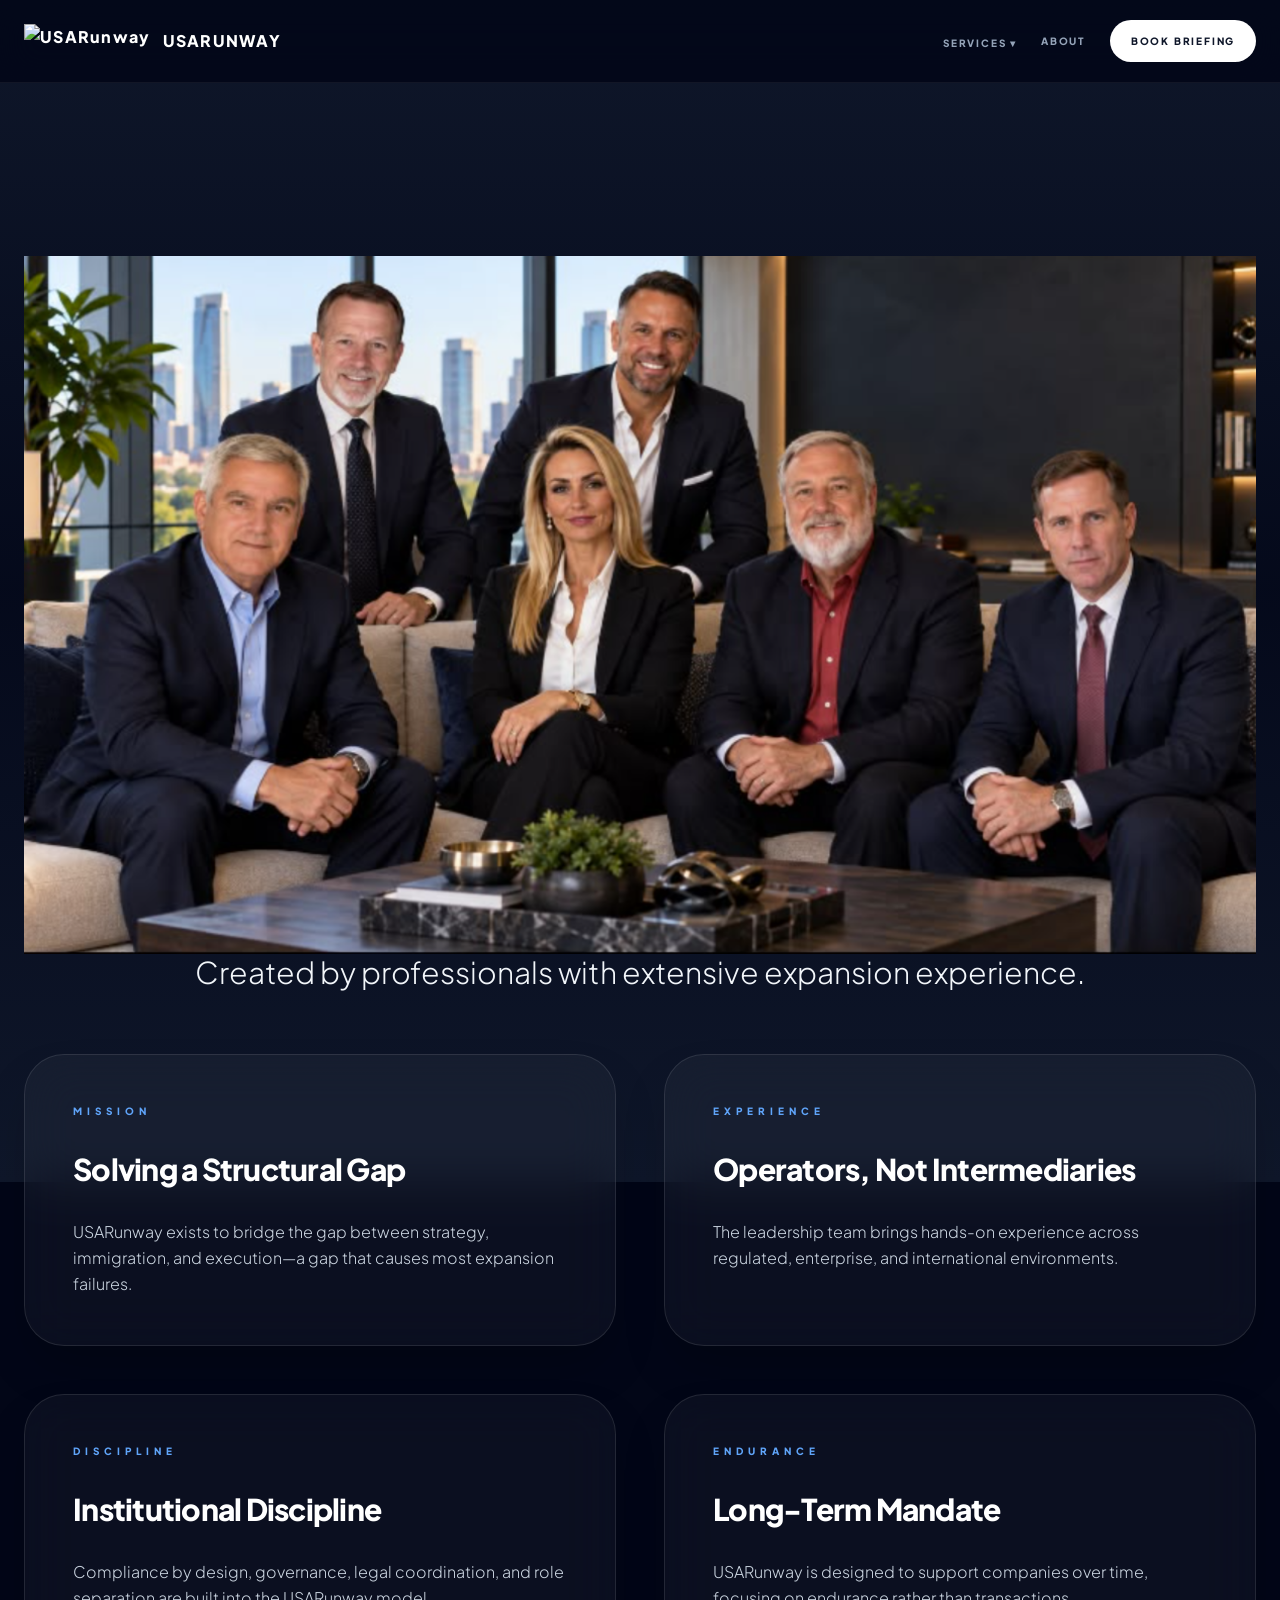
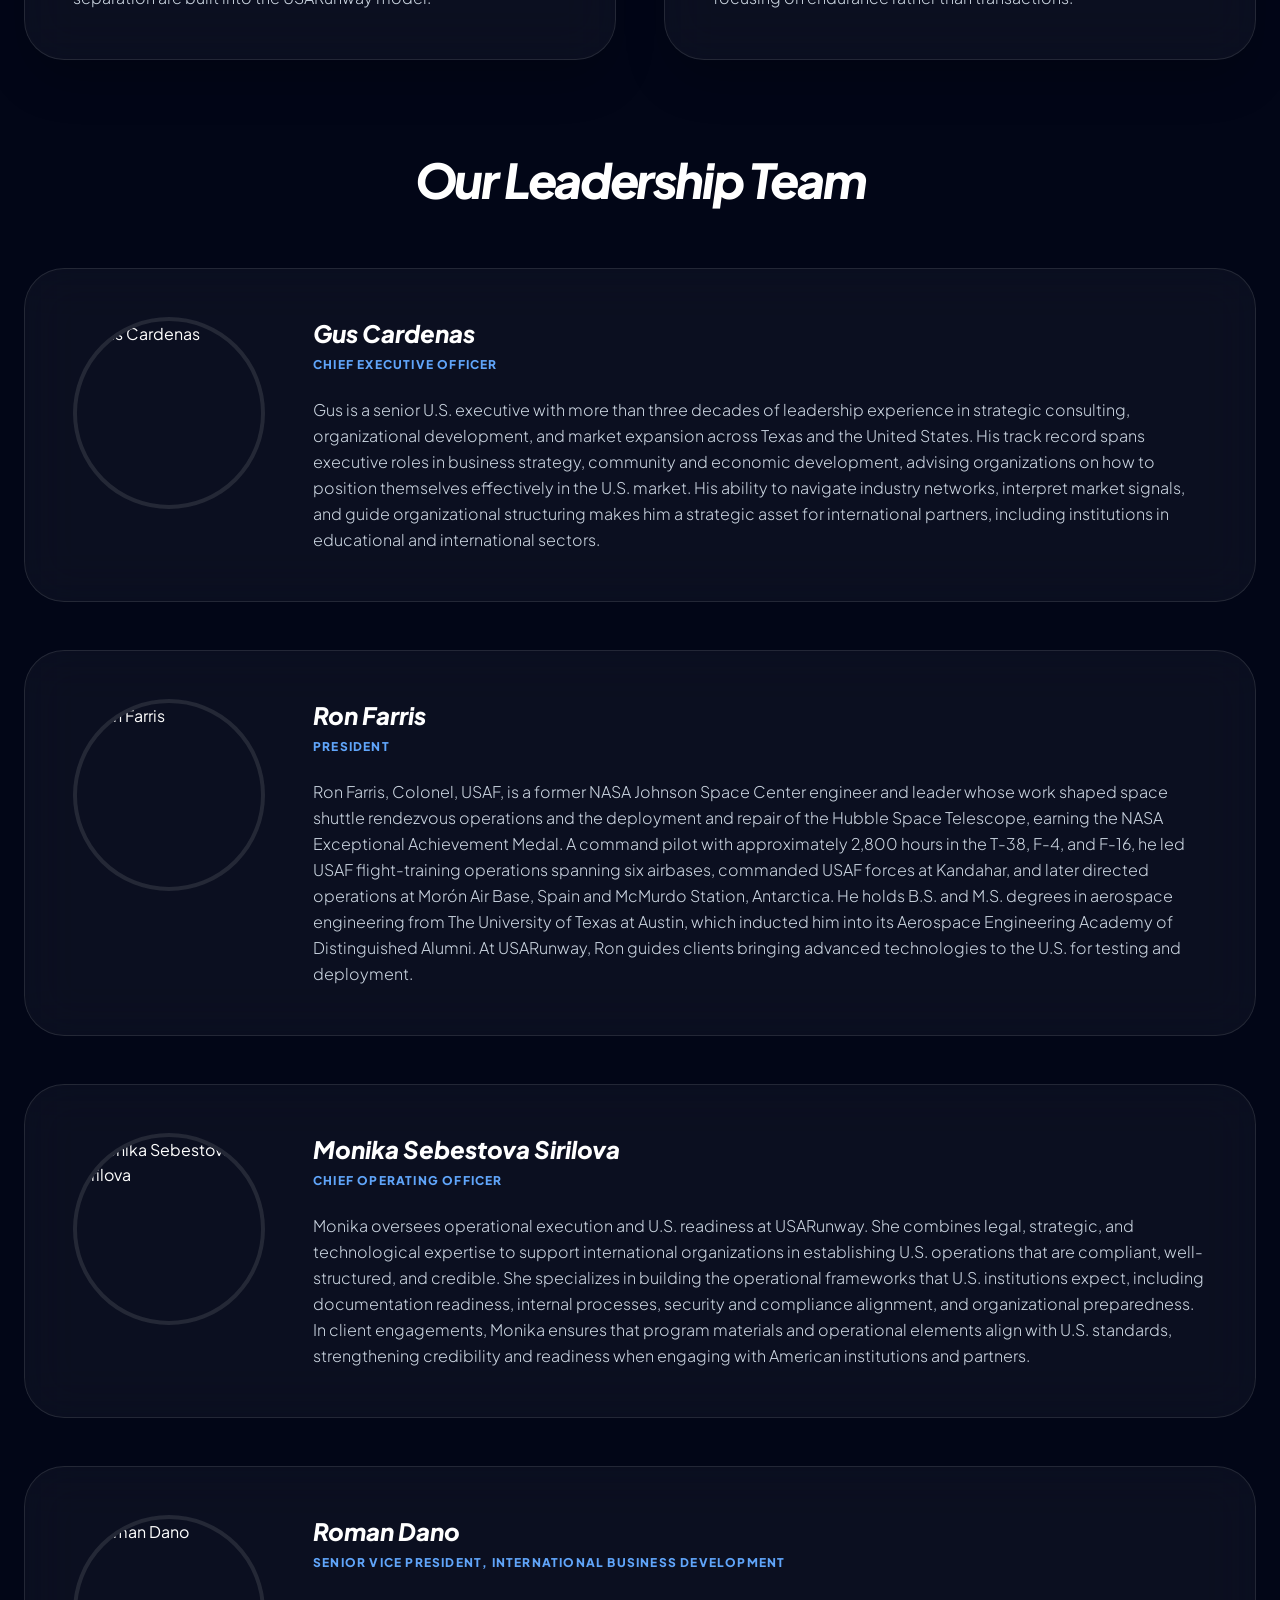
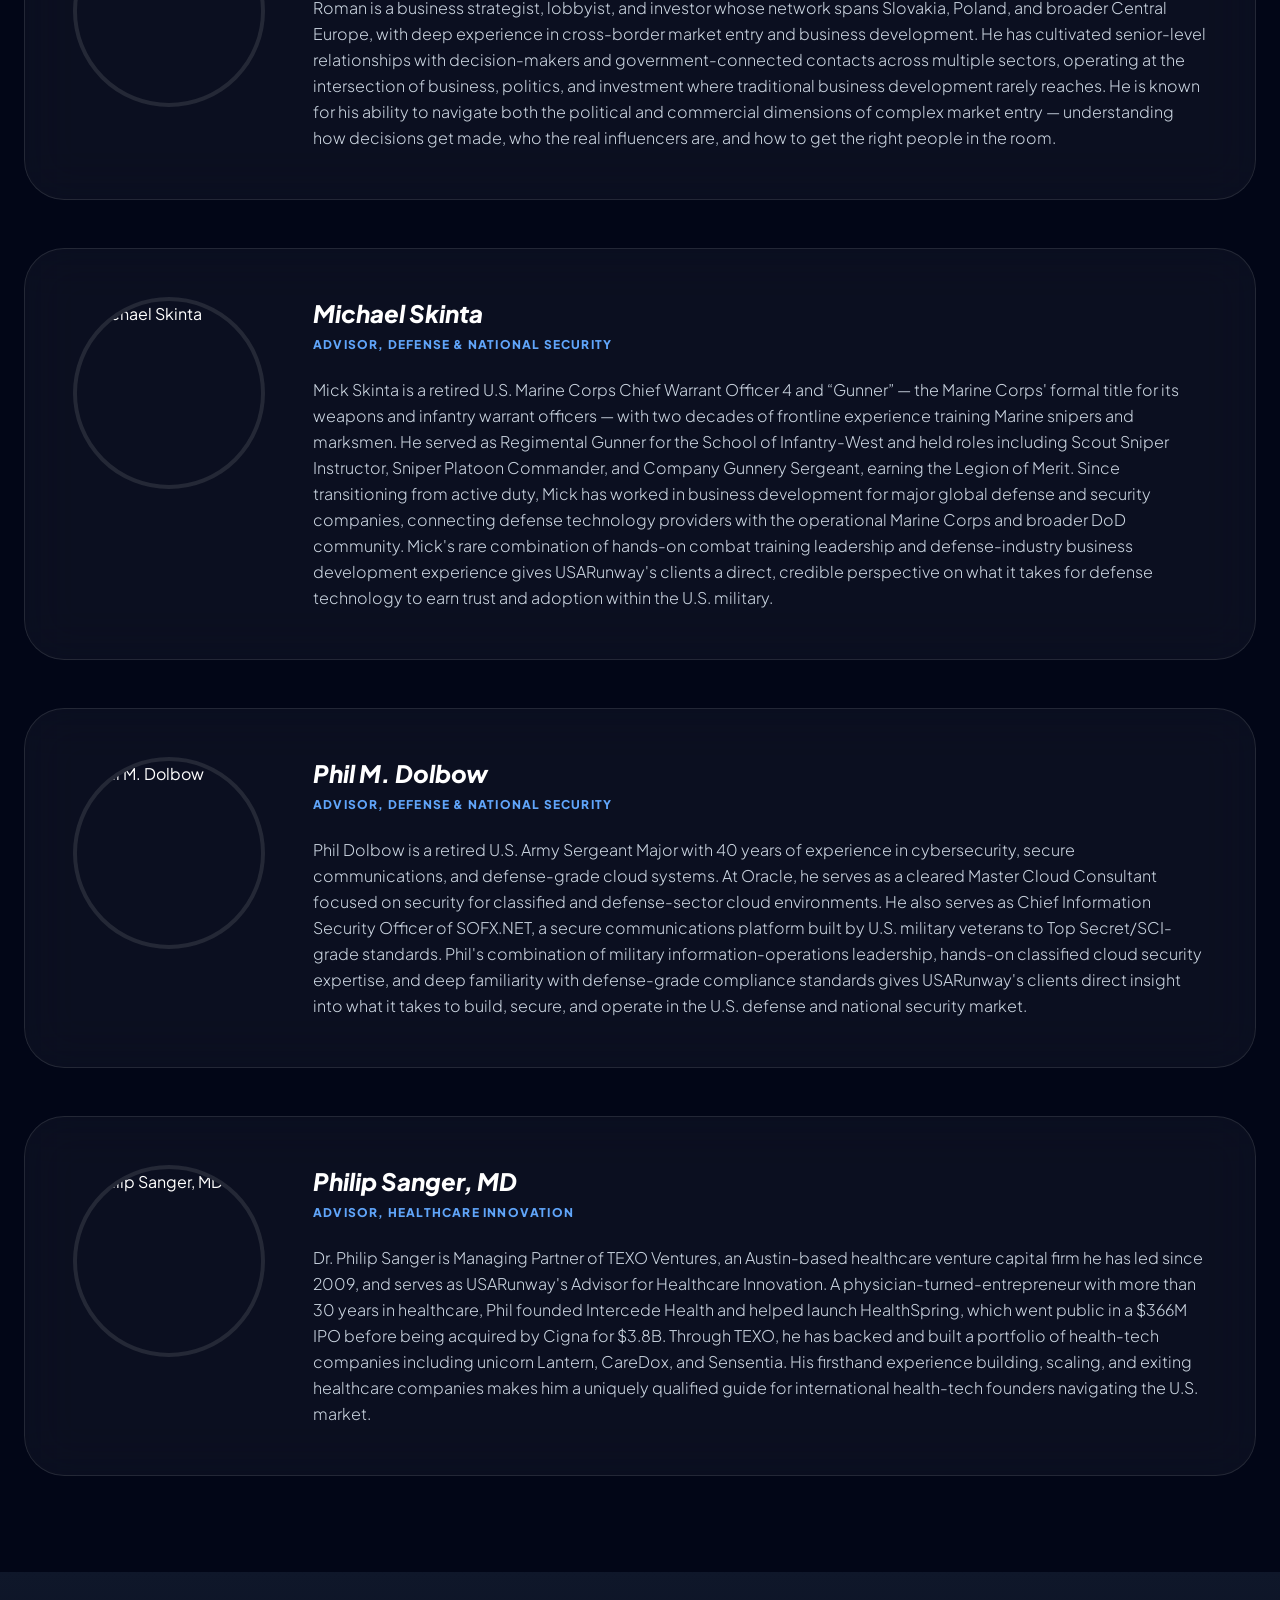
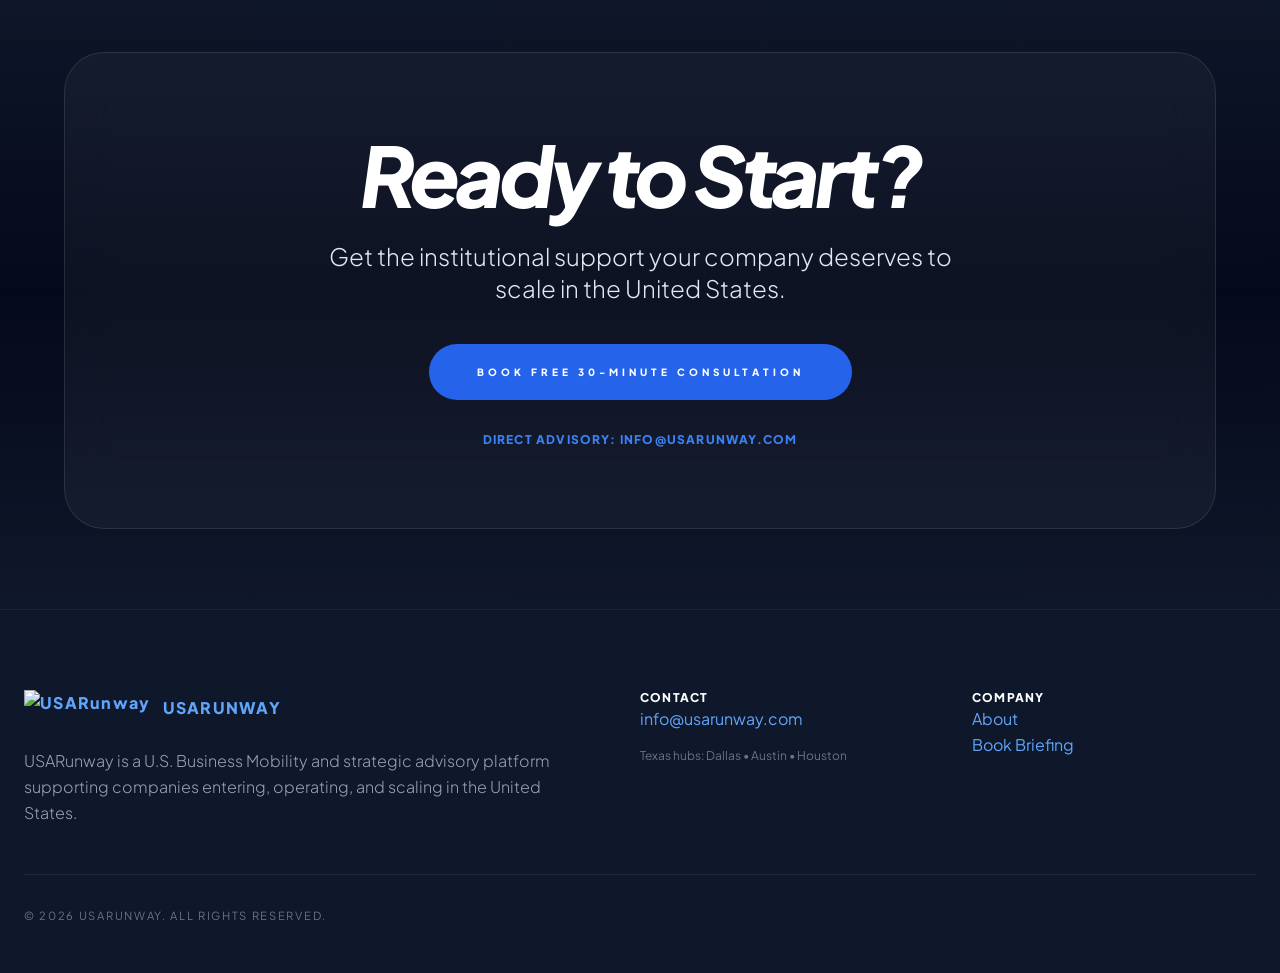
==== commit 491466ec: "Add files via upload" ====
--- a/about/index.html
+++ b/about/index.html
@@ -9,4 +9,4 @@
 <div class="static-links"><div class="services-wrap"><button data-services-button>Services ▾</button><div class="services-menu" data-services-menu><a href="../mobility/">Mobility & Soft-Landing</a><a href="../strategy/">Business Strategy & Advisory</a><a href="../immigration/">Immigration Support</a><a href="../academy/">Academy</a><a href="../execution/">Services & Execution</a><a href="../network/">Network</a></div></div><a href="../about/">About</a><a href="../contact/" class="static-cta">Book Briefing</a></div>
 <button class="mobile-toggle" data-menu-button aria-expanded="false" aria-label="Open navigation">☰</button>
 </div></nav>
-<div class="mobile-menu" data-mobile-menu><div class="section-label">Services</div><a href="../mobility/">Mobility & Soft-Landing</a><a href="../strategy/">Business Strategy & Advisory</a><a href="../immigration/">Immigration Support</a><a href="../academy/">Academy</a><a href="../execution/">Services & Execution</a><a href="../network/">Network</a><div class="section-label">Company</div><a href="../about/">About</a><a href="../contact/">Book Briefing</a></div><section class="relative pt-64 pb-48 px-6 overflow-hidden"><div class="section-bg" style="background-image:url('https://images.unsplash.com/photo-1497366754035-f200968a6e72?auto=format&fit=crop&q=80&w=2000')"></div><div class="bg-overlay"></div><div class="max-w-7xl mx-auto relative z-10 text-center"><h1 class="text-huge mb-10 reveal active tracking-tighter italic">About</h1><p class="text-xl lg:text-3xl text-slate-100 font-light max-w-4xl mx-auto reveal active leading-relaxed">Created by professionals with extensive expansion experience.</p></div></section><div class="max-w-7xl mx-auto px-6 grid md:grid-cols-2 gap-12 -mt-32 relative z-20 mb-24"><div class="glass p-12 reveal active h-full flex flex-col hover:bg-slate-800/40 transition-all border-white/10 bg-slate-900/40 backdrop-blur-3xl shadow-2xl group"><span class="text-blue-400 font-black uppercase tracking-[0.5em] text-[10px] mb-8 block">MISSION</span><h3 class="text-2xl lg:text-3xl font-black mb-8 leading-tight tracking-tight text-white">Solving a Structural Gap</h3><div class="text-base text-slate-300 font-light leading-relaxed">USARunway exists to bridge the gap between strategy, immigration, and execution—a gap that causes most expansion failures.</div></div><div class="glass p-12 reveal active h-full flex flex-col hover:bg-slate-800/40 transition-all border-white/10 bg-slate-900/40 backdrop-blur-3xl shadow-2xl group"><span class="text-blue-400 font-black uppercase tracking-[0.5em] text-[10px] mb-8 block">EXPERIENCE</span><h3 class="text-2xl lg:text-3xl font-black mb-8 leading-tight tracking-tight text-white">Operators, Not Intermediaries</h3><div class="text-base text-slate-300 font-light leading-relaxed">The leadership team brings hands-on experience across regulated, enterprise, and international environments.</div></div><div class="glass p-12 reveal active h-full flex flex-col hover:bg-slate-800/40 transition-all border-white/10 bg-slate-900/40 backdrop-blur-3xl shadow-2xl group"><span class="text-blue-400 font-black uppercase tracking-[0.5em] text-[10px] mb-8 block">DISCIPLINE</span><h3 class="text-2xl lg:text-3xl font-black mb-8 leading-tight tracking-tight text-white">Institutional Discipline</h3><div class="text-base text-slate-300 font-light leading-relaxed">Compliance by design, governance, legal coordination, and role separation are built into the USARunway model.</div></div><div class="glass p-12 reveal active h-full flex flex-col hover:bg-slate-800/40 transition-all border-white/10 bg-slate-900/40 backdrop-blur-3xl shadow-2xl group"><span class="text-blue-400 font-black uppercase tracking-[0.5em] text-[10px] mb-8 block">ENDURANCE</span><h3 class="text-2xl lg:text-3xl font-black mb-8 leading-tight tracking-tight text-white">Long-Term Mandate</h3><div class="text-base text-slate-300 font-light leading-relaxed">USARunway is designed to support companies over time, focusing on endurance rather than transactions.</div></div></div><section class="max-w-7xl mx-auto px-6 mb-24"><h2 class="text-4xl lg:text-5xl font-black mb-16 tracking-tighter italic text-center">Our Leadership Team</h2><div class="grid gap-12"><div class="glass p-12 bg-slate-800/40 flex flex-col md:flex-row gap-12 items-center md:items-start"><div class="w-48 h-48 rounded-full overflow-hidden flex-shrink-0 border-4 border-white/10"><img src="https://usarunway.com/assets/img/team_01-01-01.png" alt="Gus Cardenas" class="w-full h-full object-cover"></div><div><h4 class="text-2xl font-black mb-2 italic">Gus Cardenas</h4><p class="text-blue-400 font-black uppercase tracking-widest text-xs mb-6">Chief Executive Officer</p><p class="text-slate-300 font-light leading-relaxed">Gus is a senior U.S. executive with more than three decades of leadership experience in strategic consulting, organizational development, and market expansion across Texas and the United States. His track record spans executive roles in business strategy, community and economic development, advising organizations on how to position themselves effectively in the U.S. market. His ability to navigate industry networks, interpret market signals, and guide organizational structuring makes him a strategic asset for international partners, including institutions in educational and international sectors.</p></div></div><div class="glass p-12 bg-slate-800/40 flex flex-col md:flex-row gap-12 items-center md:items-start"><div class="w-48 h-48 rounded-full overflow-hidden flex-shrink-0 border-4 border-white/10"><img src="https://usarunway.com/assets/img/Ron.jpg" alt="Ron Farris" class="w-full h-full object-cover"></div><div><h4 class="text-2xl font-black mb-2 italic">Ron Farris</h4><p class="text-blue-400 font-black uppercase tracking-widest text-xs mb-6">President</p><p class="text-slate-300 font-light leading-relaxed">Ron Farris, Colonel, USAF, is a former NASA Johnson Space Center engineer and leader whose work shaped space shuttle rendezvous operations and the deployment and repair of the Hubble Space Telescope, earning the NASA Exceptional Achievement Medal. A command pilot with approximately 2,800 hours in the T-38, F-4, and F-16, he led USAF flight-training operations spanning six airbases, commanded USAF forces at Kandahar, and later directed operations at Morón Air Base, Spain and McMurdo Station, Antarctica. He holds B.S. and M.S. degrees in aerospace engineering from The University of Texas at Austin, which inducted him into its Aerospace Engineering Academy of Distinguished Alumni. At USARunway, Ron guides clients bringing advanced technologies to the U.S. for testing and deployment.</p></div></div><div class="glass p-12 bg-slate-800/40 flex flex-col md:flex-row gap-12 items-center md:items-start"><div class="w-48 h-48 rounded-full overflow-hidden flex-shrink-0 border-4 border-white/10"><img src="https://usarunway.com/assets/img/team_01-01-03.png" alt="Monika Sebestova Sirilova" class="w-full h-full object-cover"></div><div><h4 class="text-2xl font-black mb-2 italic">Monika Sebestova Sirilova</h4><p class="text-blue-400 font-black uppercase tracking-widest text-xs mb-6">Chief Operating Officer</p><p class="text-slate-300 font-light leading-relaxed">Monika oversees operational execution and U.S. readiness at USARunway. She combines legal, strategic, and technological expertise to support international organizations in establishing U.S. operations that are compliant, well-structured, and credible. She specializes in building the operational frameworks that U.S. institutions expect, including documentation readiness, internal processes, security and compliance alignment, and organizational preparedness. In client engagements, Monika ensures that program materials and operational elements align with U.S. standards, strengthening credibility and readiness when engaging with American institutions and partners.</p></div></div><div class="glass p-12 bg-slate-800/40 flex flex-col md:flex-row gap-12 items-center md:items-start"><div class="w-48 h-48 rounded-full overflow-hidden flex-shrink-0 border-4 border-white/10"><img src="https://usarunway.com/assets/img/Roman.jpg" alt="Roman Dano" class="w-full h-full object-cover"></div><div><h4 class="text-2xl font-black mb-2 italic">Roman Dano</h4><p class="text-blue-400 font-black uppercase tracking-widest text-xs mb-6">Senior Vice President, International Business Development</p><p class="text-slate-300 font-light leading-relaxed">Roman is a business strategist, lobbyist, and investor whose network spans Slovakia, Poland, and broader Central Europe, with deep experience in cross-border market entry and business development. He has cultivated senior-level relationships with decision-makers and government-connected contacts across multiple sectors, operating at the intersection of business, politics, and investment where traditional business development rarely reaches. He is known for his ability to navigate both the political and commercial dimensions of complex market entry — understanding how decisions get made, who the real influencers are, and how to get the right people in the room.</p></div></div><div class="glass p-12 bg-slate-800/40 flex flex-col md:flex-row gap-12 items-center md:items-start"><div class="w-48 h-48 rounded-full overflow-hidden flex-shrink-0 border-4 border-white/10"><img src="https://usarunway.com/assets/img/Michael-Skinta.jpg" alt="Michael Skinta" class="w-full h-full object-cover"></div><div><h4 class="text-2xl font-black mb-2 italic">Michael Skinta</h4><p class="text-blue-400 font-black uppercase tracking-widest text-xs mb-6">Advisor, Defense &amp; National Security</p><p class="text-slate-300 font-light leading-relaxed">Mick Skinta is a retired U.S. Marine Corps Chief Warrant Officer 4 and “Gunner” — the Marine Corps&#x27; formal title for its weapons and infantry warrant officers — with two decades of frontline experience training Marine snipers and marksmen. He served as Regimental Gunner for the School of Infantry-West and held roles including Scout Sniper Instructor, Sniper Platoon Commander, and Company Gunnery Sergeant, earning the Legion of Merit. Since transitioning from active duty, Mick has worked in business development for major global defense and security companies, connecting defense technology providers with the operational Marine Corps and broader DoD community. Mick&#x27;s rare combination of hands-on combat training leadership and defense-industry business development experience gives USARunway&#x27;s clients a direct, credible perspective on what it takes for defense technology to earn trust and adoption within the U.S. military.</p></div></div><div class="glass p-12 bg-slate-800/40 flex flex-col md:flex-row gap-12 items-center md:items-start"><div class="w-48 h-48 rounded-full overflow-hidden flex-shrink-0 border-4 border-white/10"><img src="https://usarunway.com/assets/img/Phil.jpg" alt="Phil M. Dolbow" class="w-full h-full object-cover"></div><div><h4 class="text-2xl font-black mb-2 italic">Phil M. Dolbow</h4><p class="text-blue-400 font-black uppercase tracking-widest text-xs mb-6">Advisor, Defense &amp; National Security</p><p class="text-slate-300 font-light leading-relaxed">Phil Dolbow is a retired U.S. Army Sergeant Major with 40 years of experience in cybersecurity, secure communications, and defense-grade cloud systems. At Oracle, he serves as a cleared Master Cloud Consultant focused on security for classified and defense-sector cloud environments. He also serves as Chief Information Security Officer of SOFX.NET, a secure communications platform built by U.S. military veterans to Top Secret/SCI-grade standards. Phil&#x27;s combination of military information-operations leadership, hands-on classified cloud security expertise, and deep familiarity with defense-grade compliance standards gives USARunway&#x27;s clients direct insight into what it takes to build, secure, and operate in the U.S. defense and national security market.</p></div></div><div class="glass p-12 bg-slate-800/40 flex flex-col md:flex-row gap-12 items-center md:items-start"><div class="w-48 h-48 rounded-full overflow-hidden flex-shrink-0 border-4 border-white/10"><img src="https://usarunway.com/assets/img/Philip.jpg" alt="Philip Sanger, MD" class="w-full h-full object-cover"></div><div><h4 class="text-2xl font-black mb-2 italic">Philip Sanger, MD</h4><p class="text-blue-400 font-black uppercase tracking-widest text-xs mb-6">Advisor, Healthcare Innovation</p><p class="text-slate-300 font-light leading-relaxed">Dr. Philip Sanger is Managing Partner of TEXO Ventures, an Austin-based healthcare venture capital firm he has led since 2009, and serves as USARunway&#x27;s Advisor for Healthcare Innovation. A physician-turned-entrepreneur with more than 30 years in healthcare, Phil founded Intercede Health and helped launch HealthSpring, which went public in a $366M IPO before being acquired by Cigna for $3.8B. Through TEXO, he has backed and built a portfolio of health-tech companies including unicorn Lantern, CareDox, and Sensentia. His firsthand experience building, scaling, and exiting healthcare companies makes him a uniquely qualified guide for international health-tech founders navigating the U.S. market.</p></div></div></div></section><section class="py-20 px-6 relative overflow-hidden"><div class="section-bg" style="background-image:url('https://images.unsplash.com/photo-1533106497176-45ae19e68ba2?auto=format&fit=crop&q=80&w=2000')"></div><div class="bg-overlay"></div><div class="max-w-6xl mx-auto glass p-10 lg:p-20 text-center relative z-10 bg-slate-800/20"><h2 class="text-huge mb-6 tracking-tighter italic">Ready to Start?</h2><p class="text-xl lg:text-2xl text-slate-200 mb-10 font-light max-w-2xl mx-auto leading-relaxed">Get the institutional support your company deserves to scale in the United States.</p><a href="../contact/" class="bg-blue-600 text-white px-12 py-5 rounded-full font-black uppercase text-[10px] tracking-[0.4em] shadow-3xl hover:bg-white hover:text-blue-950 transition-all inline-block">Book Free 30-Minute Consultation</a><p class="text-blue-500 font-black text-xs uppercase tracking-widest mt-8">Direct Advisory: info@usarunway.com</p></div></section><footer class="static-footer"><div class="static-footer-inner"><div class="footer-grid"><div><a class="static-brand" href="../"><img src="../assets/img/logo-compact.png" alt="USARunway"><span>USARUNWAY</span></a><p class="text-slate-400 font-light leading-relaxed mt-6">USARunway is a U.S. Business Mobility and strategic advisory platform supporting companies entering, operating, and scaling in the United States.</p></div><div><h4 class="text-white font-black uppercase tracking-widest text-xs mb-5">Contact</h4><a href="mailto:info@usarunway.com">info@usarunway.com</a><p class="text-slate-500 text-xs mt-4">Texas hubs: Dallas • Austin • Houston</p></div><div><h4 class="text-white font-black uppercase tracking-widest text-xs mb-5">Company</h4><p><a href="../about/">About</a></p><p><a href="../contact/">Book Briefing</a></p></div></div><div class="footer-bottom">© <span data-year></span> USARunway. All rights reserved.</div></div></footer><script src="../js/site.js"></script></body></html>+<div class="mobile-menu" data-mobile-menu><div class="section-label">Services</div><a href="../mobility/">Mobility & Soft-Landing</a><a href="../strategy/">Business Strategy & Advisory</a><a href="../immigration/">Immigration Support</a><a href="../academy/">Academy</a><a href="../execution/">Services & Execution</a><a href="../network/">Network</a><div class="section-label">Company</div><a href="../about/">About</a><a href="../contact/">Book Briefing</a></div><section class="relative pt-64 pb-48 px-6 overflow-hidden"><div class="section-bg" style="background-image:url('https://images.unsplash.com/photo-1497366754035-f200968a6e72?auto=format&fit=crop&q=80&w=2000')"></div><div class="bg-overlay"></div><div class="max-w-7xl mx-auto relative z-10 text-center"><img src="../assets/img/team-leadership.png" alt="USARunway leadership team" class="about-team-hero reveal active"><p class="text-xl lg:text-3xl text-slate-100 font-light max-w-4xl mx-auto reveal active leading-relaxed">Created by professionals with extensive expansion experience.</p></div></section><div class="max-w-7xl mx-auto px-6 grid md:grid-cols-2 gap-12 -mt-32 relative z-20 mb-24"><div class="glass p-12 reveal active h-full flex flex-col hover:bg-slate-800/40 transition-all border-white/10 bg-slate-900/40 backdrop-blur-3xl shadow-2xl group"><span class="text-blue-400 font-black uppercase tracking-[0.5em] text-[10px] mb-8 block">MISSION</span><h3 class="text-2xl lg:text-3xl font-black mb-8 leading-tight tracking-tight text-white">Solving a Structural Gap</h3><div class="text-base text-slate-300 font-light leading-relaxed">USARunway exists to bridge the gap between strategy, immigration, and execution—a gap that causes most expansion failures.</div></div><div class="glass p-12 reveal active h-full flex flex-col hover:bg-slate-800/40 transition-all border-white/10 bg-slate-900/40 backdrop-blur-3xl shadow-2xl group"><span class="text-blue-400 font-black uppercase tracking-[0.5em] text-[10px] mb-8 block">EXPERIENCE</span><h3 class="text-2xl lg:text-3xl font-black mb-8 leading-tight tracking-tight text-white">Operators, Not Intermediaries</h3><div class="text-base text-slate-300 font-light leading-relaxed">The leadership team brings hands-on experience across regulated, enterprise, and international environments.</div></div><div class="glass p-12 reveal active h-full flex flex-col hover:bg-slate-800/40 transition-all border-white/10 bg-slate-900/40 backdrop-blur-3xl shadow-2xl group"><span class="text-blue-400 font-black uppercase tracking-[0.5em] text-[10px] mb-8 block">DISCIPLINE</span><h3 class="text-2xl lg:text-3xl font-black mb-8 leading-tight tracking-tight text-white">Institutional Discipline</h3><div class="text-base text-slate-300 font-light leading-relaxed">Compliance by design, governance, legal coordination, and role separation are built into the USARunway model.</div></div><div class="glass p-12 reveal active h-full flex flex-col hover:bg-slate-800/40 transition-all border-white/10 bg-slate-900/40 backdrop-blur-3xl shadow-2xl group"><span class="text-blue-400 font-black uppercase tracking-[0.5em] text-[10px] mb-8 block">ENDURANCE</span><h3 class="text-2xl lg:text-3xl font-black mb-8 leading-tight tracking-tight text-white">Long-Term Mandate</h3><div class="text-base text-slate-300 font-light leading-relaxed">USARunway is designed to support companies over time, focusing on endurance rather than transactions.</div></div></div><section class="max-w-7xl mx-auto px-6 mb-24"><h2 class="text-4xl lg:text-5xl font-black mb-16 tracking-tighter italic text-center">Our Leadership Team</h2><div class="grid gap-12"><div class="glass p-12 bg-slate-800/40 flex flex-col md:flex-row gap-12 items-center md:items-start"><div class="w-48 h-48 rounded-full overflow-hidden flex-shrink-0 border-4 border-white/10"><img src="https://usarunway.com/assets/img/team_01-01-01.png" alt="Gus Cardenas" class="w-full h-full object-cover"></div><div><h4 class="text-2xl font-black mb-2 italic">Gus Cardenas</h4><p class="text-blue-400 font-black uppercase tracking-widest text-xs mb-6">Chief Executive Officer</p><p class="text-slate-300 font-light leading-relaxed">Gus is a senior U.S. executive with more than three decades of leadership experience in strategic consulting, organizational development, and market expansion across Texas and the United States. His track record spans executive roles in business strategy, community and economic development, advising organizations on how to position themselves effectively in the U.S. market. His ability to navigate industry networks, interpret market signals, and guide organizational structuring makes him a strategic asset for international partners, including institutions in educational and international sectors.</p></div></div><div class="glass p-12 bg-slate-800/40 flex flex-col md:flex-row gap-12 items-center md:items-start"><div class="w-48 h-48 rounded-full overflow-hidden flex-shrink-0 border-4 border-white/10"><img src="https://usarunway.com/assets/img/Ron.jpg" alt="Ron Farris" class="w-full h-full object-cover"></div><div><h4 class="text-2xl font-black mb-2 italic">Ron Farris</h4><p class="text-blue-400 font-black uppercase tracking-widest text-xs mb-6">President</p><p class="text-slate-300 font-light leading-relaxed">Ron Farris, Colonel, USAF, is a former NASA Johnson Space Center engineer and leader whose work shaped space shuttle rendezvous operations and the deployment and repair of the Hubble Space Telescope, earning the NASA Exceptional Achievement Medal. A command pilot with approximately 2,800 hours in the T-38, F-4, and F-16, he led USAF flight-training operations spanning six airbases, commanded USAF forces at Kandahar, and later directed operations at Morón Air Base, Spain and McMurdo Station, Antarctica. He holds B.S. and M.S. degrees in aerospace engineering from The University of Texas at Austin, which inducted him into its Aerospace Engineering Academy of Distinguished Alumni. At USARunway, Ron guides clients bringing advanced technologies to the U.S. for testing and deployment.</p></div></div><div class="glass p-12 bg-slate-800/40 flex flex-col md:flex-row gap-12 items-center md:items-start"><div class="w-48 h-48 rounded-full overflow-hidden flex-shrink-0 border-4 border-white/10"><img src="https://usarunway.com/assets/img/team_01-01-03.png" alt="Monika Sebestova Sirilova" class="w-full h-full object-cover"></div><div><h4 class="text-2xl font-black mb-2 italic">Monika Sebestova Sirilova</h4><p class="text-blue-400 font-black uppercase tracking-widest text-xs mb-6">Chief Operating Officer</p><p class="text-slate-300 font-light leading-relaxed">Monika oversees operational execution and U.S. readiness at USARunway. She combines legal, strategic, and technological expertise to support international organizations in establishing U.S. operations that are compliant, well-structured, and credible. She specializes in building the operational frameworks that U.S. institutions expect, including documentation readiness, internal processes, security and compliance alignment, and organizational preparedness. In client engagements, Monika ensures that program materials and operational elements align with U.S. standards, strengthening credibility and readiness when engaging with American institutions and partners.</p></div></div><div class="glass p-12 bg-slate-800/40 flex flex-col md:flex-row gap-12 items-center md:items-start"><div class="w-48 h-48 rounded-full overflow-hidden flex-shrink-0 border-4 border-white/10"><img src="https://usarunway.com/assets/img/Roman.jpg" alt="Roman Dano" class="w-full h-full object-cover"></div><div><h4 class="text-2xl font-black mb-2 italic">Roman Dano</h4><p class="text-blue-400 font-black uppercase tracking-widest text-xs mb-6">Senior Vice President, International Business Development</p><p class="text-slate-300 font-light leading-relaxed">Roman is a business strategist, lobbyist, and investor whose network spans Slovakia, Poland, and broader Central Europe, with deep experience in cross-border market entry and business development. He has cultivated senior-level relationships with decision-makers and government-connected contacts across multiple sectors, operating at the intersection of business, politics, and investment where traditional business development rarely reaches. He is known for his ability to navigate both the political and commercial dimensions of complex market entry — understanding how decisions get made, who the real influencers are, and how to get the right people in the room.</p></div></div><div class="glass p-12 bg-slate-800/40 flex flex-col md:flex-row gap-12 items-center md:items-start"><div class="w-48 h-48 rounded-full overflow-hidden flex-shrink-0 border-4 border-white/10"><img src="https://usarunway.com/assets/img/Michael-Skinta.jpg" alt="Michael Skinta" class="w-full h-full object-cover"></div><div><h4 class="text-2xl font-black mb-2 italic">Michael Skinta</h4><p class="text-blue-400 font-black uppercase tracking-widest text-xs mb-6">Advisor, Defense &amp; National Security</p><p class="text-slate-300 font-light leading-relaxed">Mick Skinta is a retired U.S. Marine Corps Chief Warrant Officer 4 and “Gunner” — the Marine Corps&#x27; formal title for its weapons and infantry warrant officers — with two decades of frontline experience training Marine snipers and marksmen. He served as Regimental Gunner for the School of Infantry-West and held roles including Scout Sniper Instructor, Sniper Platoon Commander, and Company Gunnery Sergeant, earning the Legion of Merit. Since transitioning from active duty, Mick has worked in business development for major global defense and security companies, connecting defense technology providers with the operational Marine Corps and broader DoD community. Mick&#x27;s rare combination of hands-on combat training leadership and defense-industry business development experience gives USARunway&#x27;s clients a direct, credible perspective on what it takes for defense technology to earn trust and adoption within the U.S. military.</p></div></div><div class="glass p-12 bg-slate-800/40 flex flex-col md:flex-row gap-12 items-center md:items-start"><div class="w-48 h-48 rounded-full overflow-hidden flex-shrink-0 border-4 border-white/10"><img src="https://usarunway.com/assets/img/Phil.jpg" alt="Phil M. Dolbow" class="w-full h-full object-cover"></div><div><h4 class="text-2xl font-black mb-2 italic">Phil M. Dolbow</h4><p class="text-blue-400 font-black uppercase tracking-widest text-xs mb-6">Advisor, Defense &amp; National Security</p><p class="text-slate-300 font-light leading-relaxed">Phil Dolbow is a retired U.S. Army Sergeant Major with 40 years of experience in cybersecurity, secure communications, and defense-grade cloud systems. At Oracle, he serves as a cleared Master Cloud Consultant focused on security for classified and defense-sector cloud environments. He also serves as Chief Information Security Officer of SOFX.NET, a secure communications platform built by U.S. military veterans to Top Secret/SCI-grade standards. Phil&#x27;s combination of military information-operations leadership, hands-on classified cloud security expertise, and deep familiarity with defense-grade compliance standards gives USARunway&#x27;s clients direct insight into what it takes to build, secure, and operate in the U.S. defense and national security market.</p></div></div><div class="glass p-12 bg-slate-800/40 flex flex-col md:flex-row gap-12 items-center md:items-start"><div class="w-48 h-48 rounded-full overflow-hidden flex-shrink-0 border-4 border-white/10"><img src="https://usarunway.com/assets/img/Philip.jpg" alt="Philip Sanger, MD" class="w-full h-full object-cover"></div><div><h4 class="text-2xl font-black mb-2 italic">Philip Sanger, MD</h4><p class="text-blue-400 font-black uppercase tracking-widest text-xs mb-6">Advisor, Healthcare Innovation</p><p class="text-slate-300 font-light leading-relaxed">Dr. Philip Sanger is Managing Partner of TEXO Ventures, an Austin-based healthcare venture capital firm he has led since 2009, and serves as USARunway&#x27;s Advisor for Healthcare Innovation. A physician-turned-entrepreneur with more than 30 years in healthcare, Phil founded Intercede Health and helped launch HealthSpring, which went public in a $366M IPO before being acquired by Cigna for $3.8B. Through TEXO, he has backed and built a portfolio of health-tech companies including unicorn Lantern, CareDox, and Sensentia. His firsthand experience building, scaling, and exiting healthcare companies makes him a uniquely qualified guide for international health-tech founders navigating the U.S. market.</p></div></div></div></section><section class="py-20 px-6 relative overflow-hidden"><div class="section-bg" style="background-image:url('https://images.unsplash.com/photo-1533106497176-45ae19e68ba2?auto=format&fit=crop&q=80&w=2000')"></div><div class="bg-overlay"></div><div class="max-w-6xl mx-auto glass p-10 lg:p-20 text-center relative z-10 bg-slate-800/20"><h2 class="text-huge mb-6 tracking-tighter italic">Ready to Start?</h2><p class="text-xl lg:text-2xl text-slate-200 mb-10 font-light max-w-2xl mx-auto leading-relaxed">Get the institutional support your company deserves to scale in the United States.</p><a href="../contact/" class="bg-blue-600 text-white px-12 py-5 rounded-full font-black uppercase text-[10px] tracking-[0.4em] shadow-3xl hover:bg-white hover:text-blue-950 transition-all inline-block">Book Free 30-Minute Consultation</a><p class="text-blue-500 font-black text-xs uppercase tracking-widest mt-8">Direct Advisory: info@usarunway.com</p></div></section><footer class="static-footer"><div class="static-footer-inner"><div class="footer-grid"><div><a class="static-brand" href="../"><img src="../assets/img/logo-compact.png" alt="USARunway"><span>USARUNWAY</span></a><p class="text-slate-400 font-light leading-relaxed mt-6">USARunway is a U.S. Business Mobility and strategic advisory platform supporting companies entering, operating, and scaling in the United States.</p></div><div><h4 class="text-white font-black uppercase tracking-widest text-xs mb-5">Contact</h4><a href="mailto:info@usarunway.com">info@usarunway.com</a><p class="text-slate-500 text-xs mt-4">Texas hubs: Dallas • Austin • Houston</p></div><div><h4 class="text-white font-black uppercase tracking-widest text-xs mb-5">Company</h4><p><a href="../about/">About</a></p><p><a href="../contact/">Book Briefing</a></p></div></div><div class="footer-bottom">© <span data-year></span> USARunway. All rights reserved.</div></div></footer><script src="../js/site.js"></script></body></html>
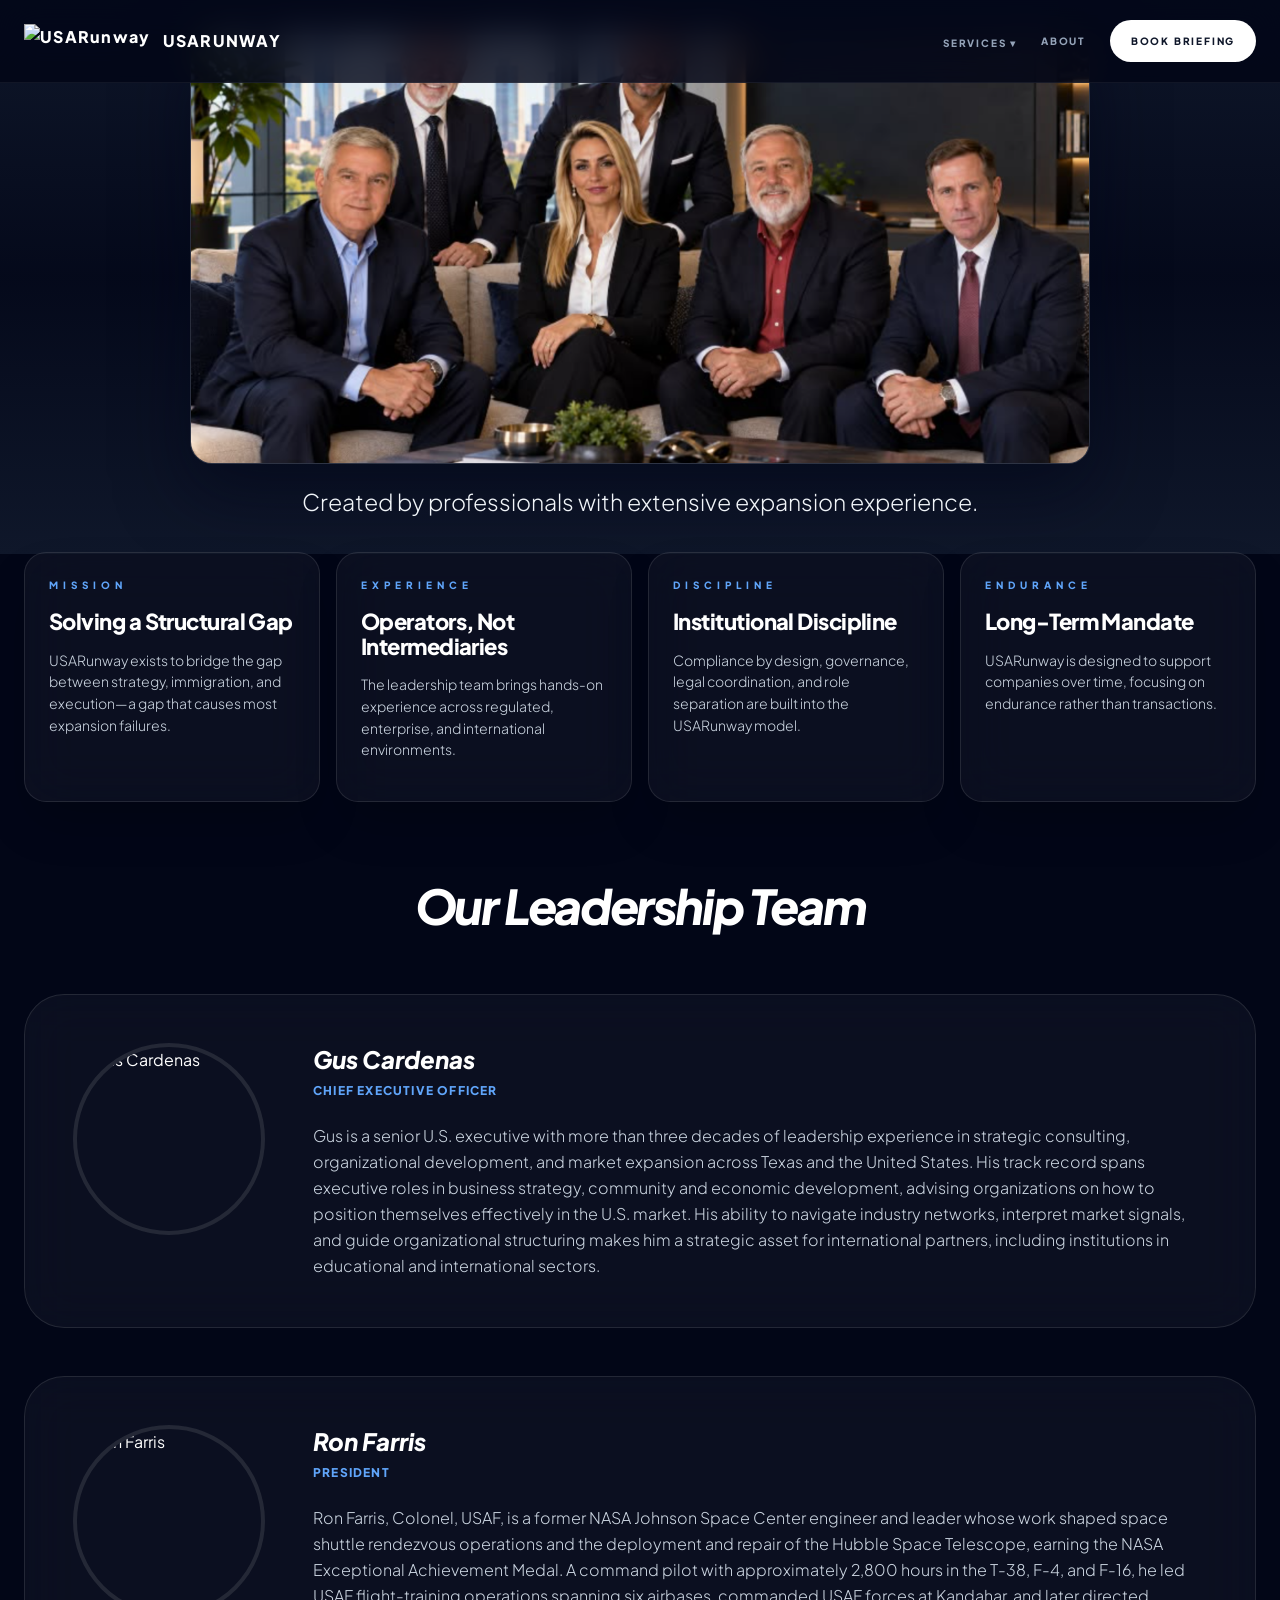
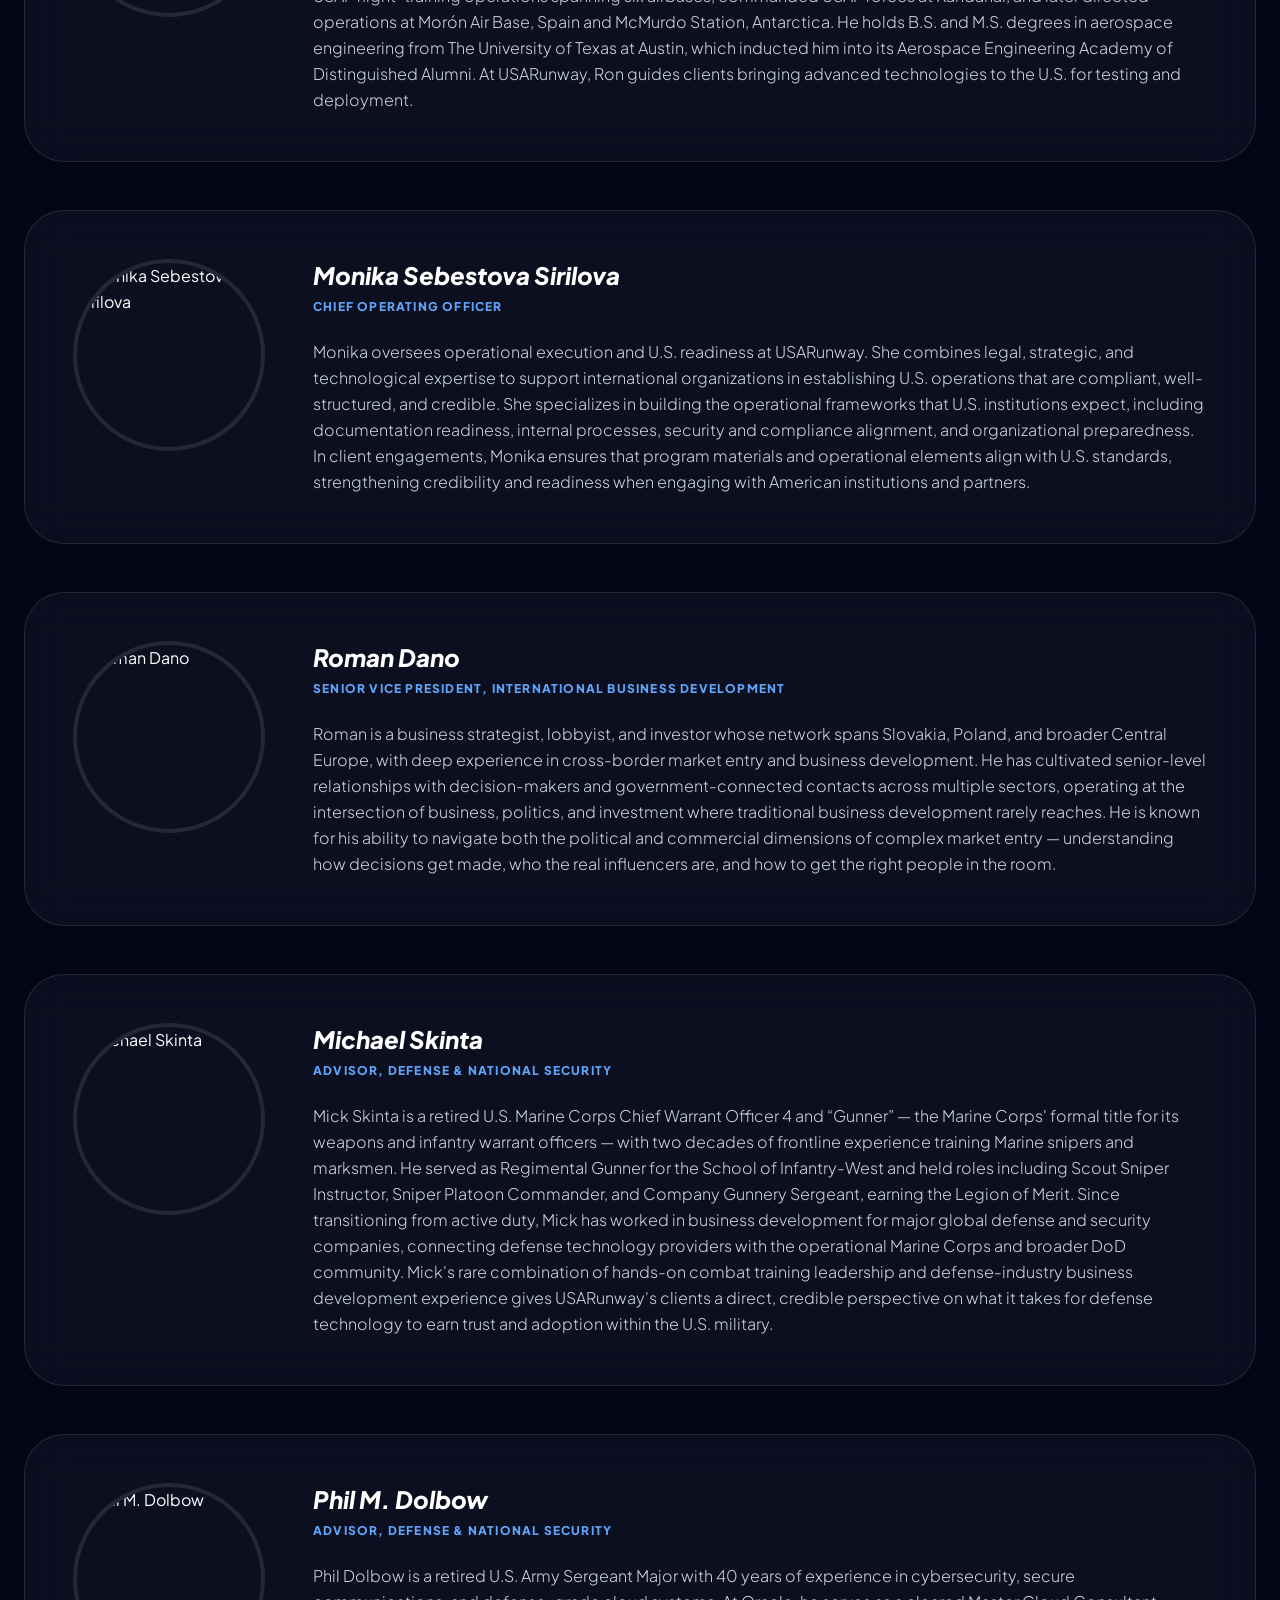
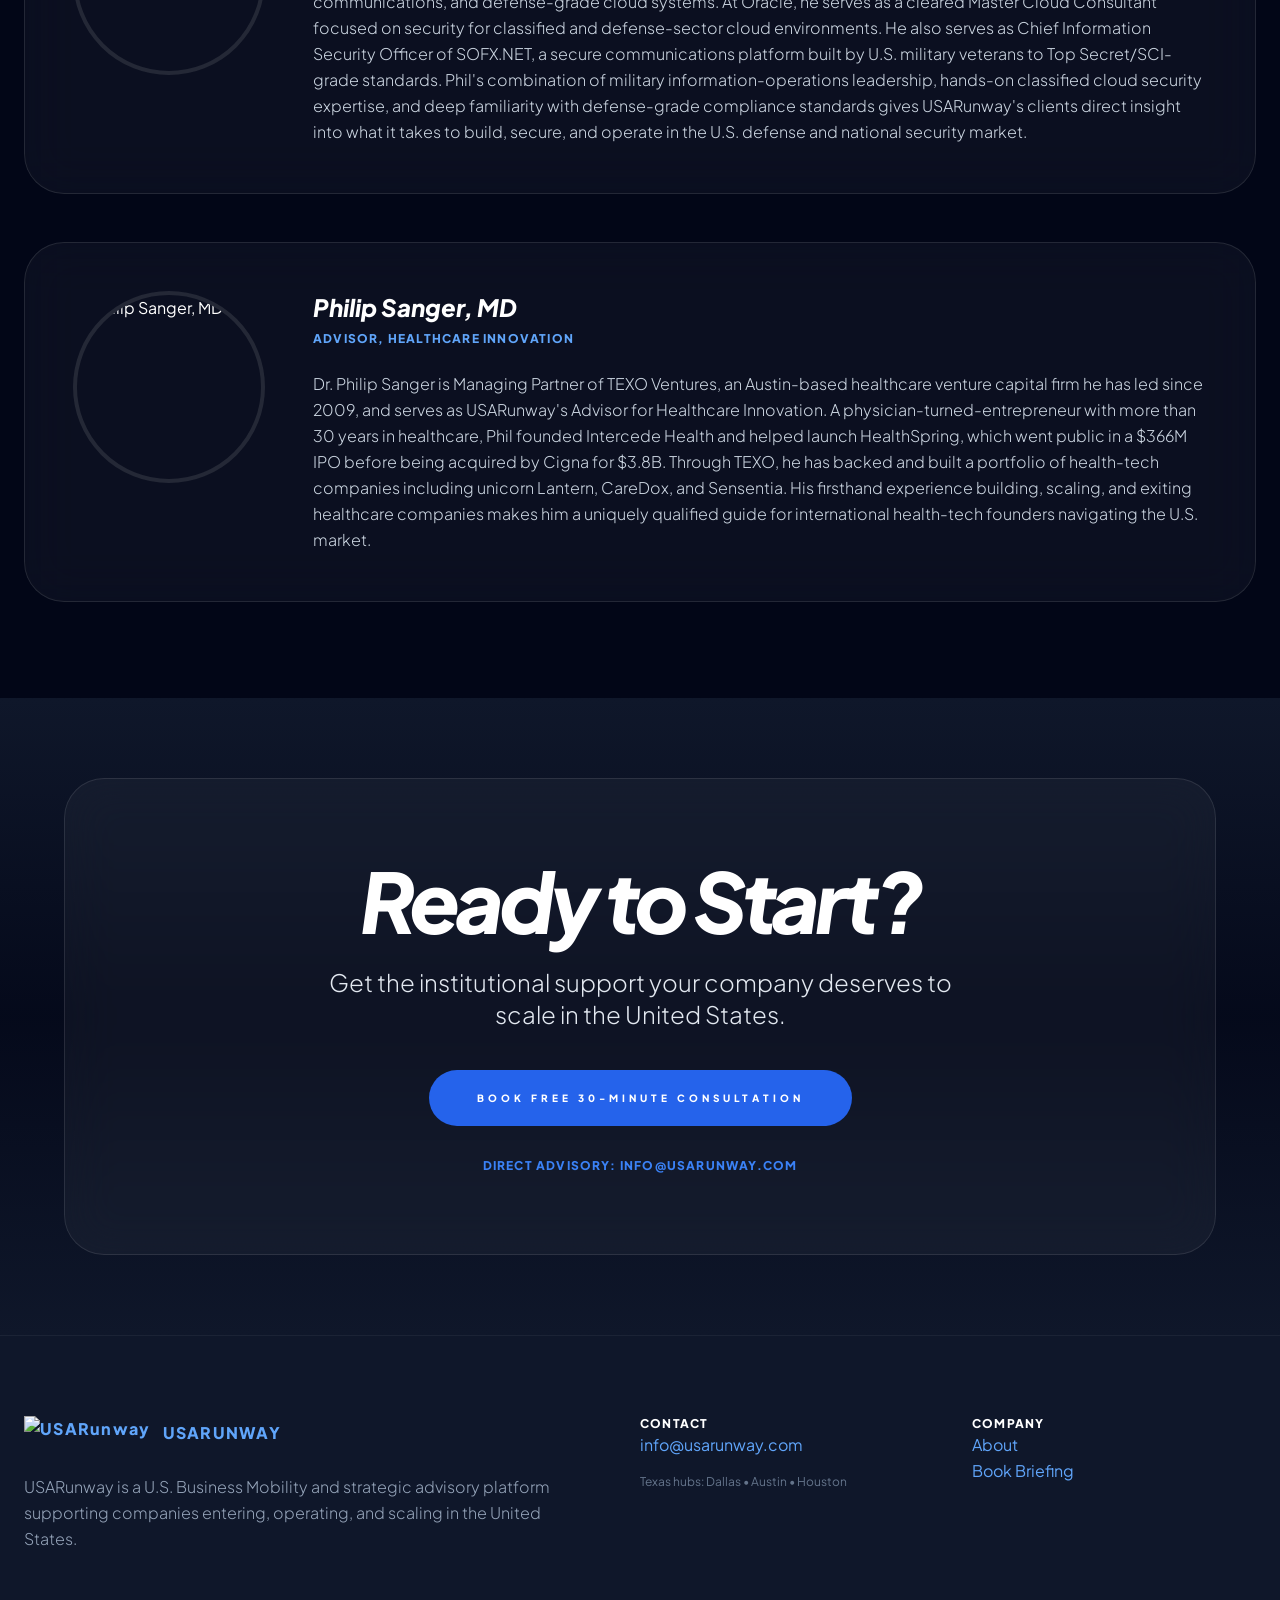
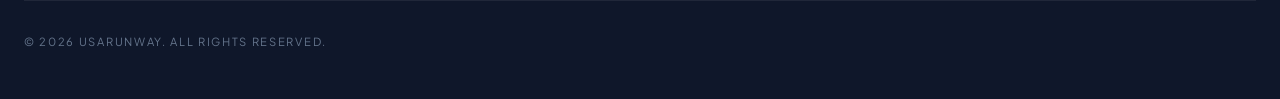
==== commit 45b46193: "Add files via upload" ====
--- a/about/index.html
+++ b/about/index.html
@@ -9,4 +9,4 @@
 <div class="static-links"><div class="services-wrap"><button data-services-button>Services ▾</button><div class="services-menu" data-services-menu><a href="../mobility/">Mobility & Soft-Landing</a><a href="../strategy/">Business Strategy & Advisory</a><a href="../immigration/">Immigration Support</a><a href="../academy/">Academy</a><a href="../execution/">Services & Execution</a><a href="../network/">Network</a></div></div><a href="../about/">About</a><a href="../contact/" class="static-cta">Book Briefing</a></div>
 <button class="mobile-toggle" data-menu-button aria-expanded="false" aria-label="Open navigation">☰</button>
 </div></nav>
-<div class="mobile-menu" data-mobile-menu><div class="section-label">Services</div><a href="../mobility/">Mobility & Soft-Landing</a><a href="../strategy/">Business Strategy & Advisory</a><a href="../immigration/">Immigration Support</a><a href="../academy/">Academy</a><a href="../execution/">Services & Execution</a><a href="../network/">Network</a><div class="section-label">Company</div><a href="../about/">About</a><a href="../contact/">Book Briefing</a></div><section class="relative pt-64 pb-48 px-6 overflow-hidden"><div class="section-bg" style="background-image:url('https://images.unsplash.com/photo-1497366754035-f200968a6e72?auto=format&fit=crop&q=80&w=2000')"></div><div class="bg-overlay"></div><div class="max-w-7xl mx-auto relative z-10 text-center"><img src="../assets/img/team-leadership.png" alt="USARunway leadership team" class="about-team-hero reveal active"><p class="text-xl lg:text-3xl text-slate-100 font-light max-w-4xl mx-auto reveal active leading-relaxed">Created by professionals with extensive expansion experience.</p></div></section><div class="max-w-7xl mx-auto px-6 grid md:grid-cols-2 gap-12 -mt-32 relative z-20 mb-24"><div class="glass p-12 reveal active h-full flex flex-col hover:bg-slate-800/40 transition-all border-white/10 bg-slate-900/40 backdrop-blur-3xl shadow-2xl group"><span class="text-blue-400 font-black uppercase tracking-[0.5em] text-[10px] mb-8 block">MISSION</span><h3 class="text-2xl lg:text-3xl font-black mb-8 leading-tight tracking-tight text-white">Solving a Structural Gap</h3><div class="text-base text-slate-300 font-light leading-relaxed">USARunway exists to bridge the gap between strategy, immigration, and execution—a gap that causes most expansion failures.</div></div><div class="glass p-12 reveal active h-full flex flex-col hover:bg-slate-800/40 transition-all border-white/10 bg-slate-900/40 backdrop-blur-3xl shadow-2xl group"><span class="text-blue-400 font-black uppercase tracking-[0.5em] text-[10px] mb-8 block">EXPERIENCE</span><h3 class="text-2xl lg:text-3xl font-black mb-8 leading-tight tracking-tight text-white">Operators, Not Intermediaries</h3><div class="text-base text-slate-300 font-light leading-relaxed">The leadership team brings hands-on experience across regulated, enterprise, and international environments.</div></div><div class="glass p-12 reveal active h-full flex flex-col hover:bg-slate-800/40 transition-all border-white/10 bg-slate-900/40 backdrop-blur-3xl shadow-2xl group"><span class="text-blue-400 font-black uppercase tracking-[0.5em] text-[10px] mb-8 block">DISCIPLINE</span><h3 class="text-2xl lg:text-3xl font-black mb-8 leading-tight tracking-tight text-white">Institutional Discipline</h3><div class="text-base text-slate-300 font-light leading-relaxed">Compliance by design, governance, legal coordination, and role separation are built into the USARunway model.</div></div><div class="glass p-12 reveal active h-full flex flex-col hover:bg-slate-800/40 transition-all border-white/10 bg-slate-900/40 backdrop-blur-3xl shadow-2xl group"><span class="text-blue-400 font-black uppercase tracking-[0.5em] text-[10px] mb-8 block">ENDURANCE</span><h3 class="text-2xl lg:text-3xl font-black mb-8 leading-tight tracking-tight text-white">Long-Term Mandate</h3><div class="text-base text-slate-300 font-light leading-relaxed">USARunway is designed to support companies over time, focusing on endurance rather than transactions.</div></div></div><section class="max-w-7xl mx-auto px-6 mb-24"><h2 class="text-4xl lg:text-5xl font-black mb-16 tracking-tighter italic text-center">Our Leadership Team</h2><div class="grid gap-12"><div class="glass p-12 bg-slate-800/40 flex flex-col md:flex-row gap-12 items-center md:items-start"><div class="w-48 h-48 rounded-full overflow-hidden flex-shrink-0 border-4 border-white/10"><img src="https://usarunway.com/assets/img/team_01-01-01.png" alt="Gus Cardenas" class="w-full h-full object-cover"></div><div><h4 class="text-2xl font-black mb-2 italic">Gus Cardenas</h4><p class="text-blue-400 font-black uppercase tracking-widest text-xs mb-6">Chief Executive Officer</p><p class="text-slate-300 font-light leading-relaxed">Gus is a senior U.S. executive with more than three decades of leadership experience in strategic consulting, organizational development, and market expansion across Texas and the United States. His track record spans executive roles in business strategy, community and economic development, advising organizations on how to position themselves effectively in the U.S. market. His ability to navigate industry networks, interpret market signals, and guide organizational structuring makes him a strategic asset for international partners, including institutions in educational and international sectors.</p></div></div><div class="glass p-12 bg-slate-800/40 flex flex-col md:flex-row gap-12 items-center md:items-start"><div class="w-48 h-48 rounded-full overflow-hidden flex-shrink-0 border-4 border-white/10"><img src="https://usarunway.com/assets/img/Ron.jpg" alt="Ron Farris" class="w-full h-full object-cover"></div><div><h4 class="text-2xl font-black mb-2 italic">Ron Farris</h4><p class="text-blue-400 font-black uppercase tracking-widest text-xs mb-6">President</p><p class="text-slate-300 font-light leading-relaxed">Ron Farris, Colonel, USAF, is a former NASA Johnson Space Center engineer and leader whose work shaped space shuttle rendezvous operations and the deployment and repair of the Hubble Space Telescope, earning the NASA Exceptional Achievement Medal. A command pilot with approximately 2,800 hours in the T-38, F-4, and F-16, he led USAF flight-training operations spanning six airbases, commanded USAF forces at Kandahar, and later directed operations at Morón Air Base, Spain and McMurdo Station, Antarctica. He holds B.S. and M.S. degrees in aerospace engineering from The University of Texas at Austin, which inducted him into its Aerospace Engineering Academy of Distinguished Alumni. At USARunway, Ron guides clients bringing advanced technologies to the U.S. for testing and deployment.</p></div></div><div class="glass p-12 bg-slate-800/40 flex flex-col md:flex-row gap-12 items-center md:items-start"><div class="w-48 h-48 rounded-full overflow-hidden flex-shrink-0 border-4 border-white/10"><img src="https://usarunway.com/assets/img/team_01-01-03.png" alt="Monika Sebestova Sirilova" class="w-full h-full object-cover"></div><div><h4 class="text-2xl font-black mb-2 italic">Monika Sebestova Sirilova</h4><p class="text-blue-400 font-black uppercase tracking-widest text-xs mb-6">Chief Operating Officer</p><p class="text-slate-300 font-light leading-relaxed">Monika oversees operational execution and U.S. readiness at USARunway. She combines legal, strategic, and technological expertise to support international organizations in establishing U.S. operations that are compliant, well-structured, and credible. She specializes in building the operational frameworks that U.S. institutions expect, including documentation readiness, internal processes, security and compliance alignment, and organizational preparedness. In client engagements, Monika ensures that program materials and operational elements align with U.S. standards, strengthening credibility and readiness when engaging with American institutions and partners.</p></div></div><div class="glass p-12 bg-slate-800/40 flex flex-col md:flex-row gap-12 items-center md:items-start"><div class="w-48 h-48 rounded-full overflow-hidden flex-shrink-0 border-4 border-white/10"><img src="https://usarunway.com/assets/img/Roman.jpg" alt="Roman Dano" class="w-full h-full object-cover"></div><div><h4 class="text-2xl font-black mb-2 italic">Roman Dano</h4><p class="text-blue-400 font-black uppercase tracking-widest text-xs mb-6">Senior Vice President, International Business Development</p><p class="text-slate-300 font-light leading-relaxed">Roman is a business strategist, lobbyist, and investor whose network spans Slovakia, Poland, and broader Central Europe, with deep experience in cross-border market entry and business development. He has cultivated senior-level relationships with decision-makers and government-connected contacts across multiple sectors, operating at the intersection of business, politics, and investment where traditional business development rarely reaches. He is known for his ability to navigate both the political and commercial dimensions of complex market entry — understanding how decisions get made, who the real influencers are, and how to get the right people in the room.</p></div></div><div class="glass p-12 bg-slate-800/40 flex flex-col md:flex-row gap-12 items-center md:items-start"><div class="w-48 h-48 rounded-full overflow-hidden flex-shrink-0 border-4 border-white/10"><img src="https://usarunway.com/assets/img/Michael-Skinta.jpg" alt="Michael Skinta" class="w-full h-full object-cover"></div><div><h4 class="text-2xl font-black mb-2 italic">Michael Skinta</h4><p class="text-blue-400 font-black uppercase tracking-widest text-xs mb-6">Advisor, Defense &amp; National Security</p><p class="text-slate-300 font-light leading-relaxed">Mick Skinta is a retired U.S. Marine Corps Chief Warrant Officer 4 and “Gunner” — the Marine Corps&#x27; formal title for its weapons and infantry warrant officers — with two decades of frontline experience training Marine snipers and marksmen. He served as Regimental Gunner for the School of Infantry-West and held roles including Scout Sniper Instructor, Sniper Platoon Commander, and Company Gunnery Sergeant, earning the Legion of Merit. Since transitioning from active duty, Mick has worked in business development for major global defense and security companies, connecting defense technology providers with the operational Marine Corps and broader DoD community. Mick&#x27;s rare combination of hands-on combat training leadership and defense-industry business development experience gives USARunway&#x27;s clients a direct, credible perspective on what it takes for defense technology to earn trust and adoption within the U.S. military.</p></div></div><div class="glass p-12 bg-slate-800/40 flex flex-col md:flex-row gap-12 items-center md:items-start"><div class="w-48 h-48 rounded-full overflow-hidden flex-shrink-0 border-4 border-white/10"><img src="https://usarunway.com/assets/img/Phil.jpg" alt="Phil M. Dolbow" class="w-full h-full object-cover"></div><div><h4 class="text-2xl font-black mb-2 italic">Phil M. Dolbow</h4><p class="text-blue-400 font-black uppercase tracking-widest text-xs mb-6">Advisor, Defense &amp; National Security</p><p class="text-slate-300 font-light leading-relaxed">Phil Dolbow is a retired U.S. Army Sergeant Major with 40 years of experience in cybersecurity, secure communications, and defense-grade cloud systems. At Oracle, he serves as a cleared Master Cloud Consultant focused on security for classified and defense-sector cloud environments. He also serves as Chief Information Security Officer of SOFX.NET, a secure communications platform built by U.S. military veterans to Top Secret/SCI-grade standards. Phil&#x27;s combination of military information-operations leadership, hands-on classified cloud security expertise, and deep familiarity with defense-grade compliance standards gives USARunway&#x27;s clients direct insight into what it takes to build, secure, and operate in the U.S. defense and national security market.</p></div></div><div class="glass p-12 bg-slate-800/40 flex flex-col md:flex-row gap-12 items-center md:items-start"><div class="w-48 h-48 rounded-full overflow-hidden flex-shrink-0 border-4 border-white/10"><img src="https://usarunway.com/assets/img/Philip.jpg" alt="Philip Sanger, MD" class="w-full h-full object-cover"></div><div><h4 class="text-2xl font-black mb-2 italic">Philip Sanger, MD</h4><p class="text-blue-400 font-black uppercase tracking-widest text-xs mb-6">Advisor, Healthcare Innovation</p><p class="text-slate-300 font-light leading-relaxed">Dr. Philip Sanger is Managing Partner of TEXO Ventures, an Austin-based healthcare venture capital firm he has led since 2009, and serves as USARunway&#x27;s Advisor for Healthcare Innovation. A physician-turned-entrepreneur with more than 30 years in healthcare, Phil founded Intercede Health and helped launch HealthSpring, which went public in a $366M IPO before being acquired by Cigna for $3.8B. Through TEXO, he has backed and built a portfolio of health-tech companies including unicorn Lantern, CareDox, and Sensentia. His firsthand experience building, scaling, and exiting healthcare companies makes him a uniquely qualified guide for international health-tech founders navigating the U.S. market.</p></div></div></div></section><section class="py-20 px-6 relative overflow-hidden"><div class="section-bg" style="background-image:url('https://images.unsplash.com/photo-1533106497176-45ae19e68ba2?auto=format&fit=crop&q=80&w=2000')"></div><div class="bg-overlay"></div><div class="max-w-6xl mx-auto glass p-10 lg:p-20 text-center relative z-10 bg-slate-800/20"><h2 class="text-huge mb-6 tracking-tighter italic">Ready to Start?</h2><p class="text-xl lg:text-2xl text-slate-200 mb-10 font-light max-w-2xl mx-auto leading-relaxed">Get the institutional support your company deserves to scale in the United States.</p><a href="../contact/" class="bg-blue-600 text-white px-12 py-5 rounded-full font-black uppercase text-[10px] tracking-[0.4em] shadow-3xl hover:bg-white hover:text-blue-950 transition-all inline-block">Book Free 30-Minute Consultation</a><p class="text-blue-500 font-black text-xs uppercase tracking-widest mt-8">Direct Advisory: info@usarunway.com</p></div></section><footer class="static-footer"><div class="static-footer-inner"><div class="footer-grid"><div><a class="static-brand" href="../"><img src="../assets/img/logo-compact.png" alt="USARunway"><span>USARUNWAY</span></a><p class="text-slate-400 font-light leading-relaxed mt-6">USARunway is a U.S. Business Mobility and strategic advisory platform supporting companies entering, operating, and scaling in the United States.</p></div><div><h4 class="text-white font-black uppercase tracking-widest text-xs mb-5">Contact</h4><a href="mailto:info@usarunway.com">info@usarunway.com</a><p class="text-slate-500 text-xs mt-4">Texas hubs: Dallas • Austin • Houston</p></div><div><h4 class="text-white font-black uppercase tracking-widest text-xs mb-5">Company</h4><p><a href="../about/">About</a></p><p><a href="../contact/">Book Briefing</a></p></div></div><div class="footer-bottom">© <span data-year></span> USARunway. All rights reserved.</div></div></footer><script src="../js/site.js"></script></body></html>+<div class="mobile-menu" data-mobile-menu><div class="section-label">Services</div><a href="../mobility/">Mobility & Soft-Landing</a><a href="../strategy/">Business Strategy & Advisory</a><a href="../immigration/">Immigration Support</a><a href="../academy/">Academy</a><a href="../execution/">Services & Execution</a><a href="../network/">Network</a><div class="section-label">Company</div><a href="../about/">About</a><a href="../contact/">Book Briefing</a></div><section class="relative px-6 overflow-hidden about-hero-compact"><div class="section-bg" style="background-image:url('https://images.unsplash.com/photo-1497366754035-f200968a6e72?auto=format&fit=crop&q=80&w=2000')"></div><div class="bg-overlay"></div><div class="max-w-7xl mx-auto relative z-10 text-center"><img src="../assets/img/team-leadership.png" alt="USARunway leadership team" class="about-team-hero reveal active"><p class="text-xl lg:text-3xl text-slate-100 font-light max-w-4xl mx-auto reveal active leading-relaxed">Created by professionals with extensive expansion experience.</p></div></section><div class="max-w-7xl mx-auto px-6 grid about-pillars-grid relative z-20 mb-20"><div class="glass about-pillar-card reveal active h-full flex flex-col hover:bg-slate-800/40 transition-all border-white/10 bg-slate-900/40 backdrop-blur-3xl shadow-2xl group"><span class="text-blue-400 font-black uppercase tracking-[0.5em] text-[10px] mb-8 block">MISSION</span><h3 class="text-2xl lg:text-3xl font-black mb-8 leading-tight tracking-tight text-white">Solving a Structural Gap</h3><div class="text-base text-slate-300 font-light leading-relaxed">USARunway exists to bridge the gap between strategy, immigration, and execution—a gap that causes most expansion failures.</div></div><div class="glass about-pillar-card reveal active h-full flex flex-col hover:bg-slate-800/40 transition-all border-white/10 bg-slate-900/40 backdrop-blur-3xl shadow-2xl group"><span class="text-blue-400 font-black uppercase tracking-[0.5em] text-[10px] mb-8 block">EXPERIENCE</span><h3 class="text-2xl lg:text-3xl font-black mb-8 leading-tight tracking-tight text-white">Operators, Not Intermediaries</h3><div class="text-base text-slate-300 font-light leading-relaxed">The leadership team brings hands-on experience across regulated, enterprise, and international environments.</div></div><div class="glass about-pillar-card reveal active h-full flex flex-col hover:bg-slate-800/40 transition-all border-white/10 bg-slate-900/40 backdrop-blur-3xl shadow-2xl group"><span class="text-blue-400 font-black uppercase tracking-[0.5em] text-[10px] mb-8 block">DISCIPLINE</span><h3 class="text-2xl lg:text-3xl font-black mb-8 leading-tight tracking-tight text-white">Institutional Discipline</h3><div class="text-base text-slate-300 font-light leading-relaxed">Compliance by design, governance, legal coordination, and role separation are built into the USARunway model.</div></div><div class="glass about-pillar-card reveal active h-full flex flex-col hover:bg-slate-800/40 transition-all border-white/10 bg-slate-900/40 backdrop-blur-3xl shadow-2xl group"><span class="text-blue-400 font-black uppercase tracking-[0.5em] text-[10px] mb-8 block">ENDURANCE</span><h3 class="text-2xl lg:text-3xl font-black mb-8 leading-tight tracking-tight text-white">Long-Term Mandate</h3><div class="text-base text-slate-300 font-light leading-relaxed">USARunway is designed to support companies over time, focusing on endurance rather than transactions.</div></div></div><section class="max-w-7xl mx-auto px-6 mb-24"><h2 class="text-4xl lg:text-5xl font-black mb-16 tracking-tighter italic text-center">Our Leadership Team</h2><div class="grid gap-12"><div class="glass p-12 bg-slate-800/40 flex flex-col md:flex-row gap-12 items-center md:items-start"><div class="w-48 h-48 rounded-full overflow-hidden flex-shrink-0 border-4 border-white/10"><img src="https://usarunway.com/assets/img/team_01-01-01.png" alt="Gus Cardenas" class="w-full h-full object-cover"></div><div><h4 class="text-2xl font-black mb-2 italic">Gus Cardenas</h4><p class="text-blue-400 font-black uppercase tracking-widest text-xs mb-6">Chief Executive Officer</p><p class="text-slate-300 font-light leading-relaxed">Gus is a senior U.S. executive with more than three decades of leadership experience in strategic consulting, organizational development, and market expansion across Texas and the United States. His track record spans executive roles in business strategy, community and economic development, advising organizations on how to position themselves effectively in the U.S. market. His ability to navigate industry networks, interpret market signals, and guide organizational structuring makes him a strategic asset for international partners, including institutions in educational and international sectors.</p></div></div><div class="glass p-12 bg-slate-800/40 flex flex-col md:flex-row gap-12 items-center md:items-start"><div class="w-48 h-48 rounded-full overflow-hidden flex-shrink-0 border-4 border-white/10"><img src="https://usarunway.com/assets/img/Ron.jpg" alt="Ron Farris" class="w-full h-full object-cover"></div><div><h4 class="text-2xl font-black mb-2 italic">Ron Farris</h4><p class="text-blue-400 font-black uppercase tracking-widest text-xs mb-6">President</p><p class="text-slate-300 font-light leading-relaxed">Ron Farris, Colonel, USAF, is a former NASA Johnson Space Center engineer and leader whose work shaped space shuttle rendezvous operations and the deployment and repair of the Hubble Space Telescope, earning the NASA Exceptional Achievement Medal. A command pilot with approximately 2,800 hours in the T-38, F-4, and F-16, he led USAF flight-training operations spanning six airbases, commanded USAF forces at Kandahar, and later directed operations at Morón Air Base, Spain and McMurdo Station, Antarctica. He holds B.S. and M.S. degrees in aerospace engineering from The University of Texas at Austin, which inducted him into its Aerospace Engineering Academy of Distinguished Alumni. At USARunway, Ron guides clients bringing advanced technologies to the U.S. for testing and deployment.</p></div></div><div class="glass p-12 bg-slate-800/40 flex flex-col md:flex-row gap-12 items-center md:items-start"><div class="w-48 h-48 rounded-full overflow-hidden flex-shrink-0 border-4 border-white/10"><img src="https://usarunway.com/assets/img/team_01-01-03.png" alt="Monika Sebestova Sirilova" class="w-full h-full object-cover"></div><div><h4 class="text-2xl font-black mb-2 italic">Monika Sebestova Sirilova</h4><p class="text-blue-400 font-black uppercase tracking-widest text-xs mb-6">Chief Operating Officer</p><p class="text-slate-300 font-light leading-relaxed">Monika oversees operational execution and U.S. readiness at USARunway. She combines legal, strategic, and technological expertise to support international organizations in establishing U.S. operations that are compliant, well-structured, and credible. She specializes in building the operational frameworks that U.S. institutions expect, including documentation readiness, internal processes, security and compliance alignment, and organizational preparedness. In client engagements, Monika ensures that program materials and operational elements align with U.S. standards, strengthening credibility and readiness when engaging with American institutions and partners.</p></div></div><div class="glass p-12 bg-slate-800/40 flex flex-col md:flex-row gap-12 items-center md:items-start"><div class="w-48 h-48 rounded-full overflow-hidden flex-shrink-0 border-4 border-white/10"><img src="https://usarunway.com/assets/img/Roman.jpg" alt="Roman Dano" class="w-full h-full object-cover"></div><div><h4 class="text-2xl font-black mb-2 italic">Roman Dano</h4><p class="text-blue-400 font-black uppercase tracking-widest text-xs mb-6">Senior Vice President, International Business Development</p><p class="text-slate-300 font-light leading-relaxed">Roman is a business strategist, lobbyist, and investor whose network spans Slovakia, Poland, and broader Central Europe, with deep experience in cross-border market entry and business development. He has cultivated senior-level relationships with decision-makers and government-connected contacts across multiple sectors, operating at the intersection of business, politics, and investment where traditional business development rarely reaches. He is known for his ability to navigate both the political and commercial dimensions of complex market entry — understanding how decisions get made, who the real influencers are, and how to get the right people in the room.</p></div></div><div class="glass p-12 bg-slate-800/40 flex flex-col md:flex-row gap-12 items-center md:items-start"><div class="w-48 h-48 rounded-full overflow-hidden flex-shrink-0 border-4 border-white/10"><img src="https://usarunway.com/assets/img/Michael-Skinta.jpg" alt="Michael Skinta" class="w-full h-full object-cover"></div><div><h4 class="text-2xl font-black mb-2 italic">Michael Skinta</h4><p class="text-blue-400 font-black uppercase tracking-widest text-xs mb-6">Advisor, Defense &amp; National Security</p><p class="text-slate-300 font-light leading-relaxed">Mick Skinta is a retired U.S. Marine Corps Chief Warrant Officer 4 and “Gunner” — the Marine Corps&#x27; formal title for its weapons and infantry warrant officers — with two decades of frontline experience training Marine snipers and marksmen. He served as Regimental Gunner for the School of Infantry-West and held roles including Scout Sniper Instructor, Sniper Platoon Commander, and Company Gunnery Sergeant, earning the Legion of Merit. Since transitioning from active duty, Mick has worked in business development for major global defense and security companies, connecting defense technology providers with the operational Marine Corps and broader DoD community. Mick&#x27;s rare combination of hands-on combat training leadership and defense-industry business development experience gives USARunway&#x27;s clients a direct, credible perspective on what it takes for defense technology to earn trust and adoption within the U.S. military.</p></div></div><div class="glass p-12 bg-slate-800/40 flex flex-col md:flex-row gap-12 items-center md:items-start"><div class="w-48 h-48 rounded-full overflow-hidden flex-shrink-0 border-4 border-white/10"><img src="https://usarunway.com/assets/img/Phil.jpg" alt="Phil M. Dolbow" class="w-full h-full object-cover"></div><div><h4 class="text-2xl font-black mb-2 italic">Phil M. Dolbow</h4><p class="text-blue-400 font-black uppercase tracking-widest text-xs mb-6">Advisor, Defense &amp; National Security</p><p class="text-slate-300 font-light leading-relaxed">Phil Dolbow is a retired U.S. Army Sergeant Major with 40 years of experience in cybersecurity, secure communications, and defense-grade cloud systems. At Oracle, he serves as a cleared Master Cloud Consultant focused on security for classified and defense-sector cloud environments. He also serves as Chief Information Security Officer of SOFX.NET, a secure communications platform built by U.S. military veterans to Top Secret/SCI-grade standards. Phil&#x27;s combination of military information-operations leadership, hands-on classified cloud security expertise, and deep familiarity with defense-grade compliance standards gives USARunway&#x27;s clients direct insight into what it takes to build, secure, and operate in the U.S. defense and national security market.</p></div></div><div class="glass p-12 bg-slate-800/40 flex flex-col md:flex-row gap-12 items-center md:items-start"><div class="w-48 h-48 rounded-full overflow-hidden flex-shrink-0 border-4 border-white/10"><img src="https://usarunway.com/assets/img/Philip.jpg" alt="Philip Sanger, MD" class="w-full h-full object-cover"></div><div><h4 class="text-2xl font-black mb-2 italic">Philip Sanger, MD</h4><p class="text-blue-400 font-black uppercase tracking-widest text-xs mb-6">Advisor, Healthcare Innovation</p><p class="text-slate-300 font-light leading-relaxed">Dr. Philip Sanger is Managing Partner of TEXO Ventures, an Austin-based healthcare venture capital firm he has led since 2009, and serves as USARunway&#x27;s Advisor for Healthcare Innovation. A physician-turned-entrepreneur with more than 30 years in healthcare, Phil founded Intercede Health and helped launch HealthSpring, which went public in a $366M IPO before being acquired by Cigna for $3.8B. Through TEXO, he has backed and built a portfolio of health-tech companies including unicorn Lantern, CareDox, and Sensentia. His firsthand experience building, scaling, and exiting healthcare companies makes him a uniquely qualified guide for international health-tech founders navigating the U.S. market.</p></div></div></div></section><section class="py-20 px-6 relative overflow-hidden"><div class="section-bg" style="background-image:url('https://images.unsplash.com/photo-1533106497176-45ae19e68ba2?auto=format&fit=crop&q=80&w=2000')"></div><div class="bg-overlay"></div><div class="max-w-6xl mx-auto glass p-10 lg:p-20 text-center relative z-10 bg-slate-800/20"><h2 class="text-huge mb-6 tracking-tighter italic">Ready to Start?</h2><p class="text-xl lg:text-2xl text-slate-200 mb-10 font-light max-w-2xl mx-auto leading-relaxed">Get the institutional support your company deserves to scale in the United States.</p><a href="../contact/" class="bg-blue-600 text-white px-12 py-5 rounded-full font-black uppercase text-[10px] tracking-[0.4em] shadow-3xl hover:bg-white hover:text-blue-950 transition-all inline-block">Book Free 30-Minute Consultation</a><p class="text-blue-500 font-black text-xs uppercase tracking-widest mt-8">Direct Advisory: info@usarunway.com</p></div></section><footer class="static-footer"><div class="static-footer-inner"><div class="footer-grid"><div><a class="static-brand" href="../"><img src="../assets/img/logo-compact.png" alt="USARunway"><span>USARUNWAY</span></a><p class="text-slate-400 font-light leading-relaxed mt-6">USARunway is a U.S. Business Mobility and strategic advisory platform supporting companies entering, operating, and scaling in the United States.</p></div><div><h4 class="text-white font-black uppercase tracking-widest text-xs mb-5">Contact</h4><a href="mailto:info@usarunway.com">info@usarunway.com</a><p class="text-slate-500 text-xs mt-4">Texas hubs: Dallas • Austin • Houston</p></div><div><h4 class="text-white font-black uppercase tracking-widest text-xs mb-5">Company</h4><p><a href="../about/">About</a></p><p><a href="../contact/">Book Briefing</a></p></div></div><div class="footer-bottom">© <span data-year></span> USARunway. All rights reserved.</div></div></footer><script src="../js/site.js"></script></body></html>
--- a/assets/static-overrides.css
+++ b/assets/static-overrides.css
@@ -147,3 +147,71 @@
   .v4-secondary { padding:28px 16px; }
   .v4-secondary-actions { align-items:flex-start; flex-direction:column; gap:14px; }
 }
+
+/* About page leadership image replacing title */
+.about-team-hero {
+  display:block;
+  width:min(760px, 90vw);
+  max-height:520px;
+  object-fit:cover;
+  margin:0 auto 34px;
+  border-radius:22px;
+  border:1px solid rgba(255,255,255,.14);
+  box-shadow:0 24px 70px rgba(2,6,23,.55);
+}
+@media (max-width:640px) {
+  .about-team-hero { width:94vw; max-height:none; margin-bottom:24px; border-radius:16px; }
+}
+
+
+/* ===== About page compact hero + four-across summary cards ===== */
+.about-hero-compact {
+  padding-top: 34px !important;
+  padding-bottom: 34px !important;
+  min-height: 0 !important;
+}
+.about-hero-compact .max-w-7xl {
+  max-width: 1280px;
+}
+.about-team-hero {
+  width: min(900px, 86vw);
+  max-height: 430px;
+  margin: 0 auto 20px;
+  object-fit: cover;
+  object-position: center 47%;
+}
+.about-hero-compact p {
+  margin-top: 0 !important;
+  font-size: clamp(18px, 1.8vw, 25px) !important;
+}
+.about-pillars-grid {
+  grid-template-columns: repeat(4, minmax(0, 1fr));
+  gap: 16px;
+  margin-top: -2px !important;
+}
+.about-pillar-card {
+  padding: 24px !important;
+  min-height: 250px;
+  border-radius: 22px;
+}
+.about-pillar-card span {
+  margin-bottom: 16px !important;
+}
+.about-pillar-card h3 {
+  font-size: 22px !important;
+  margin-bottom: 16px !important;
+  line-height: 1.12 !important;
+}
+.about-pillar-card .text-base {
+  font-size: 14px !important;
+  line-height: 1.55 !important;
+}
+@media (max-width: 1100px) {
+  .about-pillars-grid { grid-template-columns: repeat(2, minmax(0, 1fr)); }
+}
+@media (max-width: 640px) {
+  .about-hero-compact { padding-top: 20px !important; padding-bottom: 24px !important; }
+  .about-team-hero { width: 96vw; max-height: none; margin-bottom: 16px; }
+  .about-pillars-grid { grid-template-columns: 1fr; gap: 12px; }
+  .about-pillar-card { min-height: auto; padding: 20px !important; }
+}
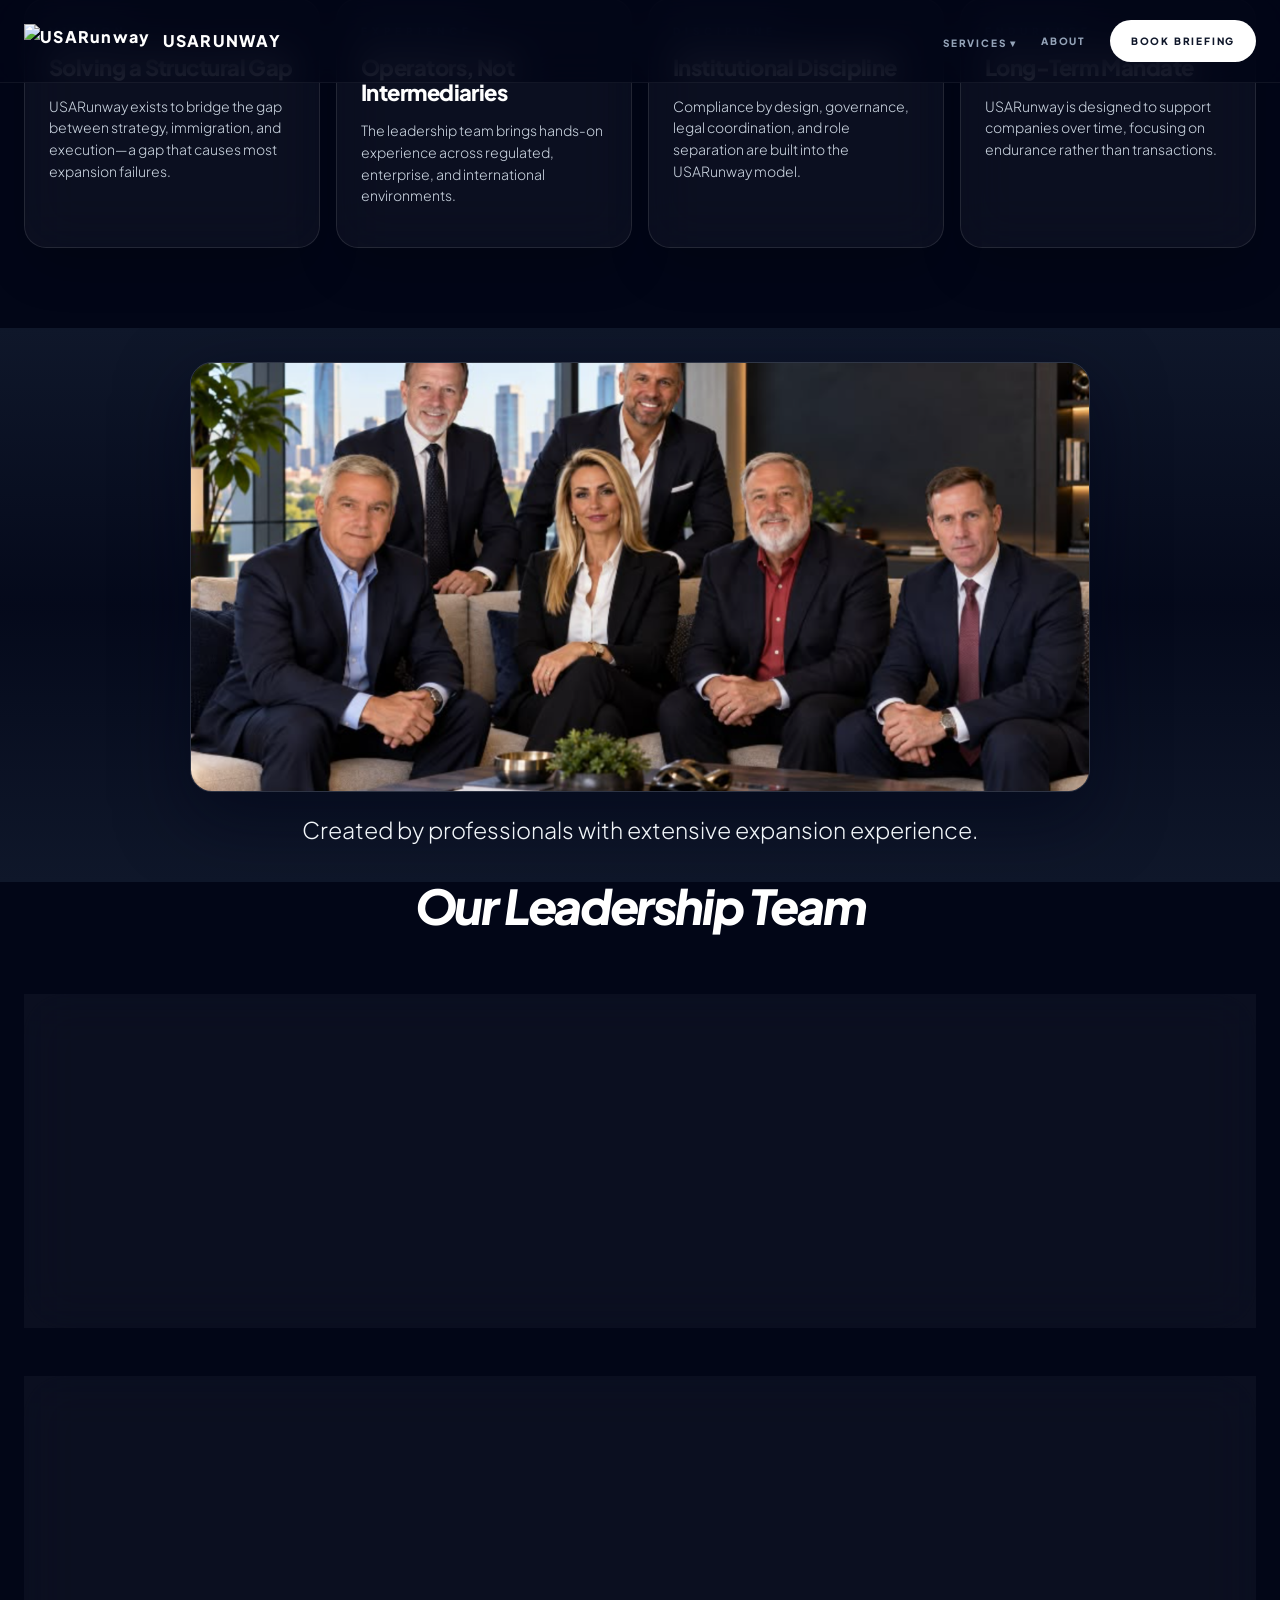
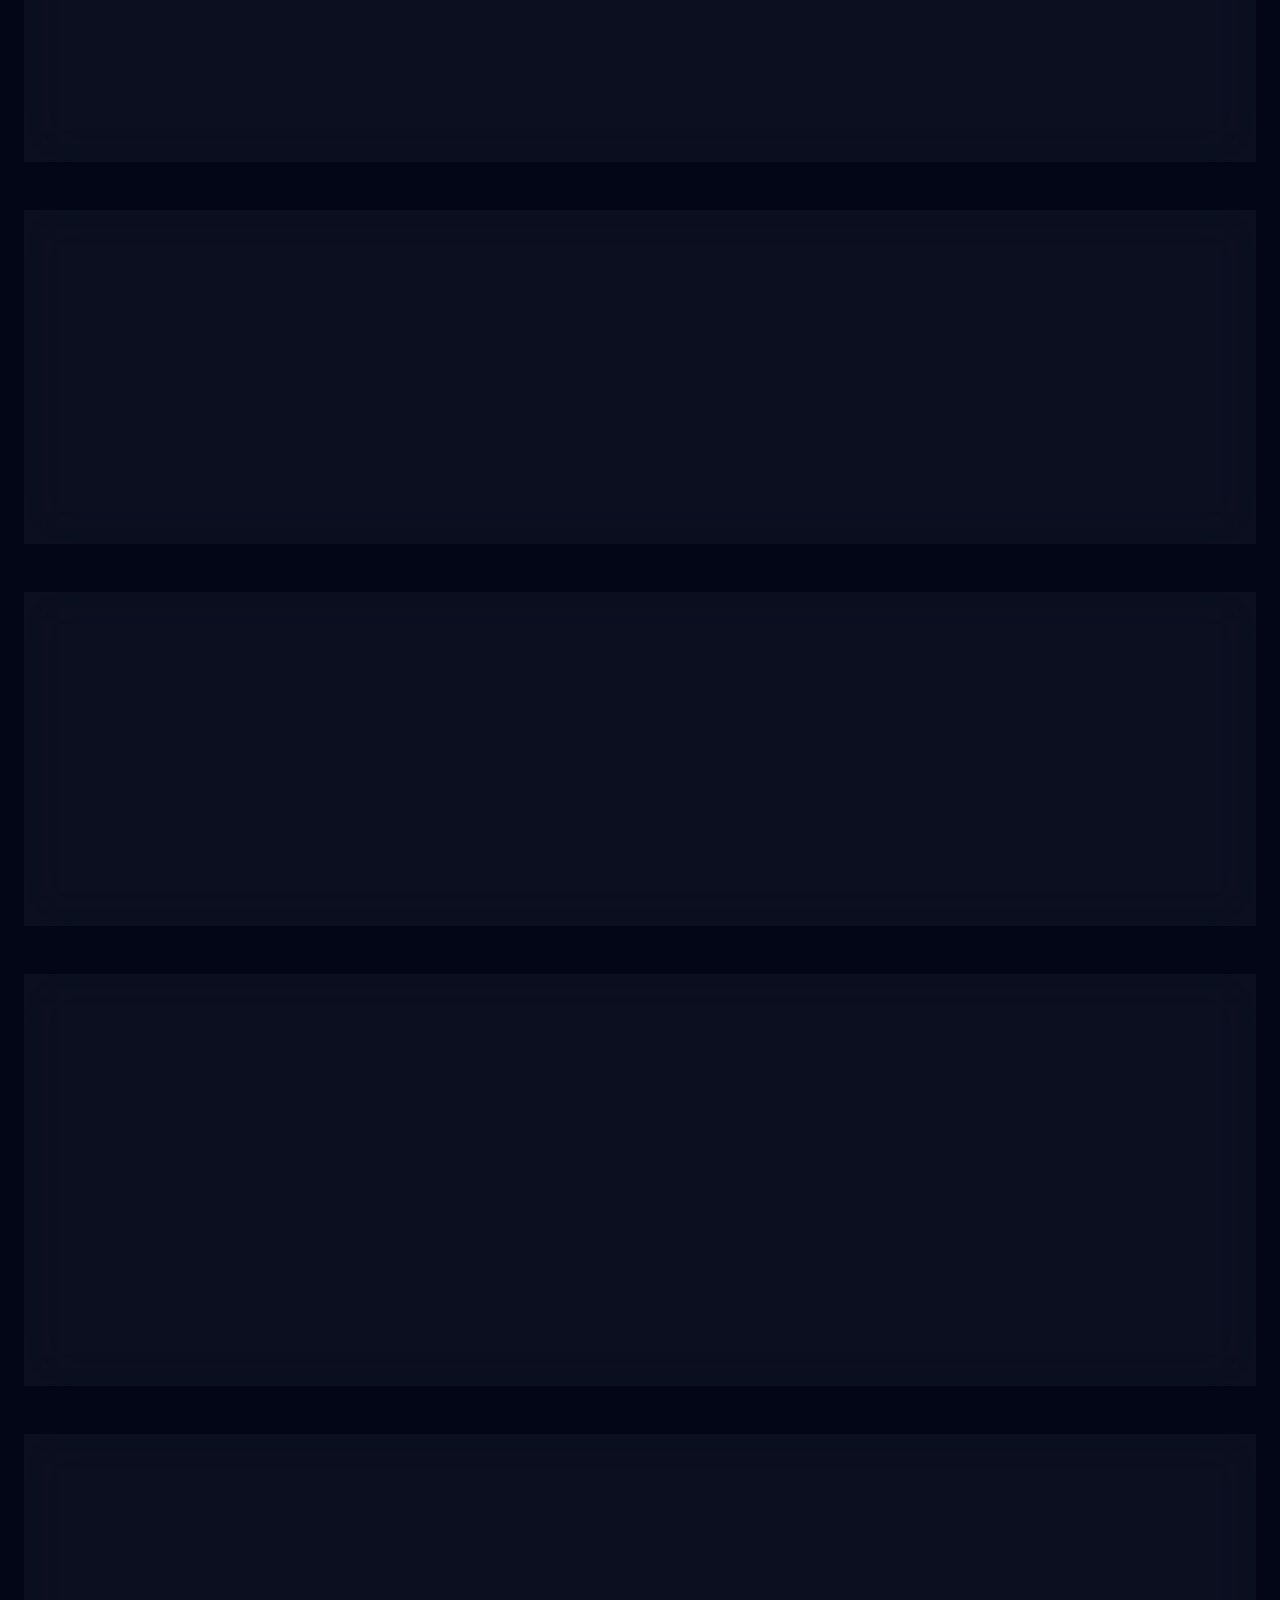
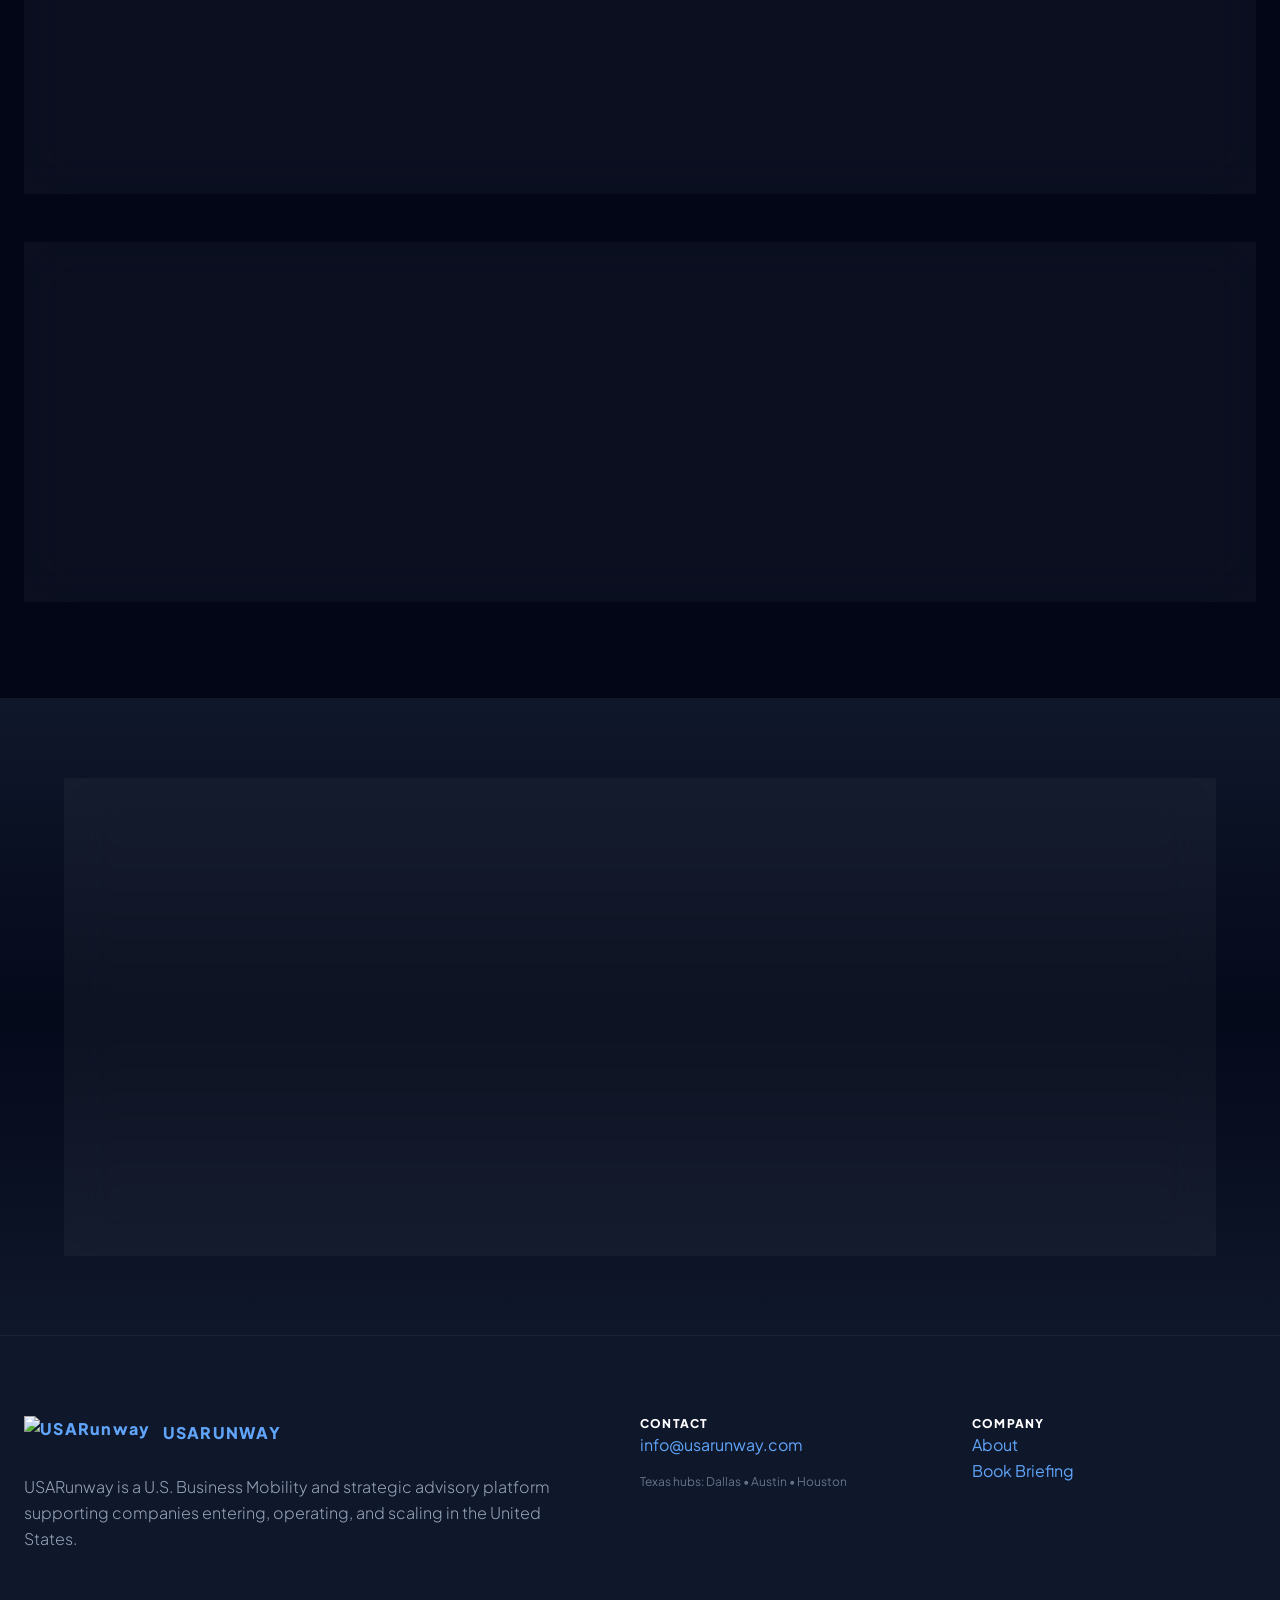
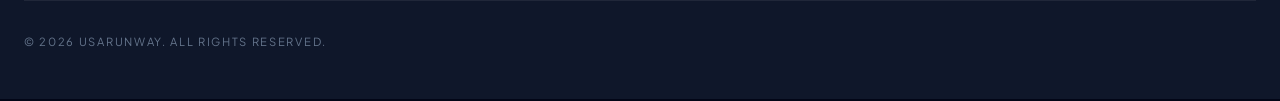
==== commit 71f6d2f9: "Add files via upload" ====
--- a/about/index.html
+++ b/about/index.html
@@ -9,4 +9,4 @@
 <div class="static-links"><div class="services-wrap"><button data-services-button>Services ▾</button><div class="services-menu" data-services-menu><a href="../mobility/">Mobility & Soft-Landing</a><a href="../strategy/">Business Strategy & Advisory</a><a href="../immigration/">Immigration Support</a><a href="../academy/">Academy</a><a href="../execution/">Services & Execution</a><a href="../network/">Network</a></div></div><a href="../about/">About</a><a href="../contact/" class="static-cta">Book Briefing</a></div>
 <button class="mobile-toggle" data-menu-button aria-expanded="false" aria-label="Open navigation">☰</button>
 </div></nav>
-<div class="mobile-menu" data-mobile-menu><div class="section-label">Services</div><a href="../mobility/">Mobility & Soft-Landing</a><a href="../strategy/">Business Strategy & Advisory</a><a href="../immigration/">Immigration Support</a><a href="../academy/">Academy</a><a href="../execution/">Services & Execution</a><a href="../network/">Network</a><div class="section-label">Company</div><a href="../about/">About</a><a href="../contact/">Book Briefing</a></div><section class="relative px-6 overflow-hidden about-hero-compact"><div class="section-bg" style="background-image:url('https://images.unsplash.com/photo-1497366754035-f200968a6e72?auto=format&fit=crop&q=80&w=2000')"></div><div class="bg-overlay"></div><div class="max-w-7xl mx-auto relative z-10 text-center"><img src="../assets/img/team-leadership.png" alt="USARunway leadership team" class="about-team-hero reveal active"><p class="text-xl lg:text-3xl text-slate-100 font-light max-w-4xl mx-auto reveal active leading-relaxed">Created by professionals with extensive expansion experience.</p></div></section><div class="max-w-7xl mx-auto px-6 grid about-pillars-grid relative z-20 mb-20"><div class="glass about-pillar-card reveal active h-full flex flex-col hover:bg-slate-800/40 transition-all border-white/10 bg-slate-900/40 backdrop-blur-3xl shadow-2xl group"><span class="text-blue-400 font-black uppercase tracking-[0.5em] text-[10px] mb-8 block">MISSION</span><h3 class="text-2xl lg:text-3xl font-black mb-8 leading-tight tracking-tight text-white">Solving a Structural Gap</h3><div class="text-base text-slate-300 font-light leading-relaxed">USARunway exists to bridge the gap between strategy, immigration, and execution—a gap that causes most expansion failures.</div></div><div class="glass about-pillar-card reveal active h-full flex flex-col hover:bg-slate-800/40 transition-all border-white/10 bg-slate-900/40 backdrop-blur-3xl shadow-2xl group"><span class="text-blue-400 font-black uppercase tracking-[0.5em] text-[10px] mb-8 block">EXPERIENCE</span><h3 class="text-2xl lg:text-3xl font-black mb-8 leading-tight tracking-tight text-white">Operators, Not Intermediaries</h3><div class="text-base text-slate-300 font-light leading-relaxed">The leadership team brings hands-on experience across regulated, enterprise, and international environments.</div></div><div class="glass about-pillar-card reveal active h-full flex flex-col hover:bg-slate-800/40 transition-all border-white/10 bg-slate-900/40 backdrop-blur-3xl shadow-2xl group"><span class="text-blue-400 font-black uppercase tracking-[0.5em] text-[10px] mb-8 block">DISCIPLINE</span><h3 class="text-2xl lg:text-3xl font-black mb-8 leading-tight tracking-tight text-white">Institutional Discipline</h3><div class="text-base text-slate-300 font-light leading-relaxed">Compliance by design, governance, legal coordination, and role separation are built into the USARunway model.</div></div><div class="glass about-pillar-card reveal active h-full flex flex-col hover:bg-slate-800/40 transition-all border-white/10 bg-slate-900/40 backdrop-blur-3xl shadow-2xl group"><span class="text-blue-400 font-black uppercase tracking-[0.5em] text-[10px] mb-8 block">ENDURANCE</span><h3 class="text-2xl lg:text-3xl font-black mb-8 leading-tight tracking-tight text-white">Long-Term Mandate</h3><div class="text-base text-slate-300 font-light leading-relaxed">USARunway is designed to support companies over time, focusing on endurance rather than transactions.</div></div></div><section class="max-w-7xl mx-auto px-6 mb-24"><h2 class="text-4xl lg:text-5xl font-black mb-16 tracking-tighter italic text-center">Our Leadership Team</h2><div class="grid gap-12"><div class="glass p-12 bg-slate-800/40 flex flex-col md:flex-row gap-12 items-center md:items-start"><div class="w-48 h-48 rounded-full overflow-hidden flex-shrink-0 border-4 border-white/10"><img src="https://usarunway.com/assets/img/team_01-01-01.png" alt="Gus Cardenas" class="w-full h-full object-cover"></div><div><h4 class="text-2xl font-black mb-2 italic">Gus Cardenas</h4><p class="text-blue-400 font-black uppercase tracking-widest text-xs mb-6">Chief Executive Officer</p><p class="text-slate-300 font-light leading-relaxed">Gus is a senior U.S. executive with more than three decades of leadership experience in strategic consulting, organizational development, and market expansion across Texas and the United States. His track record spans executive roles in business strategy, community and economic development, advising organizations on how to position themselves effectively in the U.S. market. His ability to navigate industry networks, interpret market signals, and guide organizational structuring makes him a strategic asset for international partners, including institutions in educational and international sectors.</p></div></div><div class="glass p-12 bg-slate-800/40 flex flex-col md:flex-row gap-12 items-center md:items-start"><div class="w-48 h-48 rounded-full overflow-hidden flex-shrink-0 border-4 border-white/10"><img src="https://usarunway.com/assets/img/Ron.jpg" alt="Ron Farris" class="w-full h-full object-cover"></div><div><h4 class="text-2xl font-black mb-2 italic">Ron Farris</h4><p class="text-blue-400 font-black uppercase tracking-widest text-xs mb-6">President</p><p class="text-slate-300 font-light leading-relaxed">Ron Farris, Colonel, USAF, is a former NASA Johnson Space Center engineer and leader whose work shaped space shuttle rendezvous operations and the deployment and repair of the Hubble Space Telescope, earning the NASA Exceptional Achievement Medal. A command pilot with approximately 2,800 hours in the T-38, F-4, and F-16, he led USAF flight-training operations spanning six airbases, commanded USAF forces at Kandahar, and later directed operations at Morón Air Base, Spain and McMurdo Station, Antarctica. He holds B.S. and M.S. degrees in aerospace engineering from The University of Texas at Austin, which inducted him into its Aerospace Engineering Academy of Distinguished Alumni. At USARunway, Ron guides clients bringing advanced technologies to the U.S. for testing and deployment.</p></div></div><div class="glass p-12 bg-slate-800/40 flex flex-col md:flex-row gap-12 items-center md:items-start"><div class="w-48 h-48 rounded-full overflow-hidden flex-shrink-0 border-4 border-white/10"><img src="https://usarunway.com/assets/img/team_01-01-03.png" alt="Monika Sebestova Sirilova" class="w-full h-full object-cover"></div><div><h4 class="text-2xl font-black mb-2 italic">Monika Sebestova Sirilova</h4><p class="text-blue-400 font-black uppercase tracking-widest text-xs mb-6">Chief Operating Officer</p><p class="text-slate-300 font-light leading-relaxed">Monika oversees operational execution and U.S. readiness at USARunway. She combines legal, strategic, and technological expertise to support international organizations in establishing U.S. operations that are compliant, well-structured, and credible. She specializes in building the operational frameworks that U.S. institutions expect, including documentation readiness, internal processes, security and compliance alignment, and organizational preparedness. In client engagements, Monika ensures that program materials and operational elements align with U.S. standards, strengthening credibility and readiness when engaging with American institutions and partners.</p></div></div><div class="glass p-12 bg-slate-800/40 flex flex-col md:flex-row gap-12 items-center md:items-start"><div class="w-48 h-48 rounded-full overflow-hidden flex-shrink-0 border-4 border-white/10"><img src="https://usarunway.com/assets/img/Roman.jpg" alt="Roman Dano" class="w-full h-full object-cover"></div><div><h4 class="text-2xl font-black mb-2 italic">Roman Dano</h4><p class="text-blue-400 font-black uppercase tracking-widest text-xs mb-6">Senior Vice President, International Business Development</p><p class="text-slate-300 font-light leading-relaxed">Roman is a business strategist, lobbyist, and investor whose network spans Slovakia, Poland, and broader Central Europe, with deep experience in cross-border market entry and business development. He has cultivated senior-level relationships with decision-makers and government-connected contacts across multiple sectors, operating at the intersection of business, politics, and investment where traditional business development rarely reaches. He is known for his ability to navigate both the political and commercial dimensions of complex market entry — understanding how decisions get made, who the real influencers are, and how to get the right people in the room.</p></div></div><div class="glass p-12 bg-slate-800/40 flex flex-col md:flex-row gap-12 items-center md:items-start"><div class="w-48 h-48 rounded-full overflow-hidden flex-shrink-0 border-4 border-white/10"><img src="https://usarunway.com/assets/img/Michael-Skinta.jpg" alt="Michael Skinta" class="w-full h-full object-cover"></div><div><h4 class="text-2xl font-black mb-2 italic">Michael Skinta</h4><p class="text-blue-400 font-black uppercase tracking-widest text-xs mb-6">Advisor, Defense &amp; National Security</p><p class="text-slate-300 font-light leading-relaxed">Mick Skinta is a retired U.S. Marine Corps Chief Warrant Officer 4 and “Gunner” — the Marine Corps&#x27; formal title for its weapons and infantry warrant officers — with two decades of frontline experience training Marine snipers and marksmen. He served as Regimental Gunner for the School of Infantry-West and held roles including Scout Sniper Instructor, Sniper Platoon Commander, and Company Gunnery Sergeant, earning the Legion of Merit. Since transitioning from active duty, Mick has worked in business development for major global defense and security companies, connecting defense technology providers with the operational Marine Corps and broader DoD community. Mick&#x27;s rare combination of hands-on combat training leadership and defense-industry business development experience gives USARunway&#x27;s clients a direct, credible perspective on what it takes for defense technology to earn trust and adoption within the U.S. military.</p></div></div><div class="glass p-12 bg-slate-800/40 flex flex-col md:flex-row gap-12 items-center md:items-start"><div class="w-48 h-48 rounded-full overflow-hidden flex-shrink-0 border-4 border-white/10"><img src="https://usarunway.com/assets/img/Phil.jpg" alt="Phil M. Dolbow" class="w-full h-full object-cover"></div><div><h4 class="text-2xl font-black mb-2 italic">Phil M. Dolbow</h4><p class="text-blue-400 font-black uppercase tracking-widest text-xs mb-6">Advisor, Defense &amp; National Security</p><p class="text-slate-300 font-light leading-relaxed">Phil Dolbow is a retired U.S. Army Sergeant Major with 40 years of experience in cybersecurity, secure communications, and defense-grade cloud systems. At Oracle, he serves as a cleared Master Cloud Consultant focused on security for classified and defense-sector cloud environments. He also serves as Chief Information Security Officer of SOFX.NET, a secure communications platform built by U.S. military veterans to Top Secret/SCI-grade standards. Phil&#x27;s combination of military information-operations leadership, hands-on classified cloud security expertise, and deep familiarity with defense-grade compliance standards gives USARunway&#x27;s clients direct insight into what it takes to build, secure, and operate in the U.S. defense and national security market.</p></div></div><div class="glass p-12 bg-slate-800/40 flex flex-col md:flex-row gap-12 items-center md:items-start"><div class="w-48 h-48 rounded-full overflow-hidden flex-shrink-0 border-4 border-white/10"><img src="https://usarunway.com/assets/img/Philip.jpg" alt="Philip Sanger, MD" class="w-full h-full object-cover"></div><div><h4 class="text-2xl font-black mb-2 italic">Philip Sanger, MD</h4><p class="text-blue-400 font-black uppercase tracking-widest text-xs mb-6">Advisor, Healthcare Innovation</p><p class="text-slate-300 font-light leading-relaxed">Dr. Philip Sanger is Managing Partner of TEXO Ventures, an Austin-based healthcare venture capital firm he has led since 2009, and serves as USARunway&#x27;s Advisor for Healthcare Innovation. A physician-turned-entrepreneur with more than 30 years in healthcare, Phil founded Intercede Health and helped launch HealthSpring, which went public in a $366M IPO before being acquired by Cigna for $3.8B. Through TEXO, he has backed and built a portfolio of health-tech companies including unicorn Lantern, CareDox, and Sensentia. His firsthand experience building, scaling, and exiting healthcare companies makes him a uniquely qualified guide for international health-tech founders navigating the U.S. market.</p></div></div></div></section><section class="py-20 px-6 relative overflow-hidden"><div class="section-bg" style="background-image:url('https://images.unsplash.com/photo-1533106497176-45ae19e68ba2?auto=format&fit=crop&q=80&w=2000')"></div><div class="bg-overlay"></div><div class="max-w-6xl mx-auto glass p-10 lg:p-20 text-center relative z-10 bg-slate-800/20"><h2 class="text-huge mb-6 tracking-tighter italic">Ready to Start?</h2><p class="text-xl lg:text-2xl text-slate-200 mb-10 font-light max-w-2xl mx-auto leading-relaxed">Get the institutional support your company deserves to scale in the United States.</p><a href="../contact/" class="bg-blue-600 text-white px-12 py-5 rounded-full font-black uppercase text-[10px] tracking-[0.4em] shadow-3xl hover:bg-white hover:text-blue-950 transition-all inline-block">Book Free 30-Minute Consultation</a><p class="text-blue-500 font-black text-xs uppercase tracking-widest mt-8">Direct Advisory: info@usarunway.com</p></div></section><footer class="static-footer"><div class="static-footer-inner"><div class="footer-grid"><div><a class="static-brand" href="../"><img src="../assets/img/logo-compact.png" alt="USARunway"><span>USARUNWAY</span></a><p class="text-slate-400 font-light leading-relaxed mt-6">USARunway is a U.S. Business Mobility and strategic advisory platform supporting companies entering, operating, and scaling in the United States.</p></div><div><h4 class="text-white font-black uppercase tracking-widest text-xs mb-5">Contact</h4><a href="mailto:info@usarunway.com">info@usarunway.com</a><p class="text-slate-500 text-xs mt-4">Texas hubs: Dallas • Austin • Houston</p></div><div><h4 class="text-white font-black uppercase tracking-widest text-xs mb-5">Company</h4><p><a href="../about/">About</a></p><p><a href="../contact/">Book Briefing</a></p></div></div><div class="footer-bottom">© <span data-year></span> USARunway. All rights reserved.</div></div></footer><script src="../js/site.js"></script></body></html>+<div class="mobile-menu" data-mobile-menu><div class="section-label">Services</div><a href="../mobility/">Mobility & Soft-Landing</a><a href="../strategy/">Business Strategy & Advisory</a><a href="../immigration/">Immigration Support</a><a href="../academy/">Academy</a><a href="../execution/">Services & Execution</a><a href="../network/">Network</a><div class="section-label">Company</div><a href="../about/">About</a><a href="../contact/">Book Briefing</a></div><div class="max-w-7xl mx-auto px-6 grid about-pillars-grid relative z-20 mb-20"><div class="glass about-pillar-card reveal active h-full flex flex-col hover:bg-slate-800/40 transition-all border-white/10 bg-slate-900/40 backdrop-blur-3xl shadow-2xl group"><span class="text-blue-400 font-black uppercase tracking-[0.5em] text-[10px] mb-8 block">MISSION</span><h3 class="text-2xl lg:text-3xl font-black mb-8 leading-tight tracking-tight text-white">Solving a Structural Gap</h3><div class="text-base text-slate-300 font-light leading-relaxed">USARunway exists to bridge the gap between strategy, immigration, and execution—a gap that causes most expansion failures.</div></div><div class="glass about-pillar-card reveal active h-full flex flex-col hover:bg-slate-800/40 transition-all border-white/10 bg-slate-900/40 backdrop-blur-3xl shadow-2xl group"><span class="text-blue-400 font-black uppercase tracking-[0.5em] text-[10px] mb-8 block">EXPERIENCE</span><h3 class="text-2xl lg:text-3xl font-black mb-8 leading-tight tracking-tight text-white">Operators, Not Intermediaries</h3><div class="text-base text-slate-300 font-light leading-relaxed">The leadership team brings hands-on experience across regulated, enterprise, and international environments.</div></div><div class="glass about-pillar-card reveal active h-full flex flex-col hover:bg-slate-800/40 transition-all border-white/10 bg-slate-900/40 backdrop-blur-3xl shadow-2xl group"><span class="text-blue-400 font-black uppercase tracking-[0.5em] text-[10px] mb-8 block">DISCIPLINE</span><h3 class="text-2xl lg:text-3xl font-black mb-8 leading-tight tracking-tight text-white">Institutional Discipline</h3><div class="text-base text-slate-300 font-light leading-relaxed">Compliance by design, governance, legal coordination, and role separation are built into the USARunway model.</div></div><div class="glass about-pillar-card reveal active h-full flex flex-col hover:bg-slate-800/40 transition-all border-white/10 bg-slate-900/40 backdrop-blur-3xl shadow-2xl group"><span class="text-blue-400 font-black uppercase tracking-[0.5em] text-[10px] mb-8 block">ENDURANCE</span><h3 class="text-2xl lg:text-3xl font-black mb-8 leading-tight tracking-tight text-white">Long-Term Mandate</h3><div class="text-base text-slate-300 font-light leading-relaxed">USARunway is designed to support companies over time, focusing on endurance rather than transactions.</div></div></div><section class="relative px-6 overflow-hidden about-hero-compact"><div class="section-bg" style="background-image:url('https://images.unsplash.com/photo-1497366754035-f200968a6e72?auto=format&fit=crop&q=80&w=2000')"></div><div class="bg-overlay"></div><div class="max-w-7xl mx-auto relative z-10 text-center"><img src="../assets/img/team-leadership.png" alt="USARunway leadership team" class="about-team-hero reveal active"><p class="text-xl lg:text-3xl text-slate-100 font-light max-w-4xl mx-auto reveal active leading-relaxed">Created by professionals with extensive expansion experience.</p></div></section><section class="max-w-7xl mx-auto px-6 mb-24"><h2 class="text-4xl lg:text-5xl font-black mb-16 tracking-tighter italic text-center">Our Leadership Team</h2><div class="grid gap-12"><div class="glass p-12 bg-slate-800/40 flex flex-col md:flex-row gap-12 items-center md:items-start"><div class="w-48 h-48 rounded-full overflow-hidden flex-shrink-0 border-4 border-white/10"><img src="https://usarunway.com/assets/img/team_01-01-01.png" alt="Gus Cardenas" class="w-full h-full object-cover"></div><div><h4 class="text-2xl font-black mb-2 italic">Gus Cardenas</h4><p class="text-blue-400 font-black uppercase tracking-widest text-xs mb-6">Chief Executive Officer</p><p class="text-slate-300 font-light leading-relaxed">Gus is a senior U.S. executive with more than three decades of leadership experience in strategic consulting, organizational development, and market expansion across Texas and the United States. His track record spans executive roles in business strategy, community and economic development, advising organizations on how to position themselves effectively in the U.S. market. His ability to navigate industry networks, interpret market signals, and guide organizational structuring makes him a strategic asset for international partners, including institutions in educational and international sectors.</p></div></div><div class="glass p-12 bg-slate-800/40 flex flex-col md:flex-row gap-12 items-center md:items-start"><div class="w-48 h-48 rounded-full overflow-hidden flex-shrink-0 border-4 border-white/10"><img src="https://usarunway.com/assets/img/Ron.jpg" alt="Ron Farris" class="w-full h-full object-cover"></div><div><h4 class="text-2xl font-black mb-2 italic">Ron Farris</h4><p class="text-blue-400 font-black uppercase tracking-widest text-xs mb-6">President</p><p class="text-slate-300 font-light leading-relaxed">Ron Farris, Colonel, USAF, is a former NASA Johnson Space Center engineer and leader whose work shaped space shuttle rendezvous operations and the deployment and repair of the Hubble Space Telescope, earning the NASA Exceptional Achievement Medal. A command pilot with approximately 2,800 hours in the T-38, F-4, and F-16, he led USAF flight-training operations spanning six airbases, commanded USAF forces at Kandahar, and later directed operations at Morón Air Base, Spain and McMurdo Station, Antarctica. He holds B.S. and M.S. degrees in aerospace engineering from The University of Texas at Austin, which inducted him into its Aerospace Engineering Academy of Distinguished Alumni. At USARunway, Ron guides clients bringing advanced technologies to the U.S. for testing and deployment.</p></div></div><div class="glass p-12 bg-slate-800/40 flex flex-col md:flex-row gap-12 items-center md:items-start"><div class="w-48 h-48 rounded-full overflow-hidden flex-shrink-0 border-4 border-white/10"><img src="https://usarunway.com/assets/img/team_01-01-03.png" alt="Monika Sebestova Sirilova" class="w-full h-full object-cover"></div><div><h4 class="text-2xl font-black mb-2 italic">Monika Sebestova Sirilova</h4><p class="text-blue-400 font-black uppercase tracking-widest text-xs mb-6">Chief Operating Officer</p><p class="text-slate-300 font-light leading-relaxed">Monika oversees operational execution and U.S. readiness at USARunway. She combines legal, strategic, and technological expertise to support international organizations in establishing U.S. operations that are compliant, well-structured, and credible. She specializes in building the operational frameworks that U.S. institutions expect, including documentation readiness, internal processes, security and compliance alignment, and organizational preparedness. In client engagements, Monika ensures that program materials and operational elements align with U.S. standards, strengthening credibility and readiness when engaging with American institutions and partners.</p></div></div><div class="glass p-12 bg-slate-800/40 flex flex-col md:flex-row gap-12 items-center md:items-start"><div class="w-48 h-48 rounded-full overflow-hidden flex-shrink-0 border-4 border-white/10"><img src="https://usarunway.com/assets/img/Roman.jpg" alt="Roman Dano" class="w-full h-full object-cover"></div><div><h4 class="text-2xl font-black mb-2 italic">Roman Dano</h4><p class="text-blue-400 font-black uppercase tracking-widest text-xs mb-6">Senior Vice President, International Business Development</p><p class="text-slate-300 font-light leading-relaxed">Roman is a business strategist, lobbyist, and investor whose network spans Slovakia, Poland, and broader Central Europe, with deep experience in cross-border market entry and business development. He has cultivated senior-level relationships with decision-makers and government-connected contacts across multiple sectors, operating at the intersection of business, politics, and investment where traditional business development rarely reaches. He is known for his ability to navigate both the political and commercial dimensions of complex market entry — understanding how decisions get made, who the real influencers are, and how to get the right people in the room.</p></div></div><div class="glass p-12 bg-slate-800/40 flex flex-col md:flex-row gap-12 items-center md:items-start"><div class="w-48 h-48 rounded-full overflow-hidden flex-shrink-0 border-4 border-white/10"><img src="https://usarunway.com/assets/img/Michael-Skinta.jpg" alt="Michael Skinta" class="w-full h-full object-cover"></div><div><h4 class="text-2xl font-black mb-2 italic">Michael Skinta</h4><p class="text-blue-400 font-black uppercase tracking-widest text-xs mb-6">Advisor, Defense &amp; National Security</p><p class="text-slate-300 font-light leading-relaxed">Mick Skinta is a retired U.S. Marine Corps Chief Warrant Officer 4 and “Gunner” — the Marine Corps&#x27; formal title for its weapons and infantry warrant officers — with two decades of frontline experience training Marine snipers and marksmen. He served as Regimental Gunner for the School of Infantry-West and held roles including Scout Sniper Instructor, Sniper Platoon Commander, and Company Gunnery Sergeant, earning the Legion of Merit. Since transitioning from active duty, Mick has worked in business development for major global defense and security companies, connecting defense technology providers with the operational Marine Corps and broader DoD community. Mick&#x27;s rare combination of hands-on combat training leadership and defense-industry business development experience gives USARunway&#x27;s clients a direct, credible perspective on what it takes for defense technology to earn trust and adoption within the U.S. military.</p></div></div><div class="glass p-12 bg-slate-800/40 flex flex-col md:flex-row gap-12 items-center md:items-start"><div class="w-48 h-48 rounded-full overflow-hidden flex-shrink-0 border-4 border-white/10"><img src="https://usarunway.com/assets/img/Phil.jpg" alt="Phil M. Dolbow" class="w-full h-full object-cover"></div><div><h4 class="text-2xl font-black mb-2 italic">Phil M. Dolbow</h4><p class="text-blue-400 font-black uppercase tracking-widest text-xs mb-6">Advisor, Defense &amp; National Security</p><p class="text-slate-300 font-light leading-relaxed">Phil Dolbow is a retired U.S. Army Sergeant Major with 40 years of experience in cybersecurity, secure communications, and defense-grade cloud systems. At Oracle, he serves as a cleared Master Cloud Consultant focused on security for classified and defense-sector cloud environments. He also serves as Chief Information Security Officer of SOFX.NET, a secure communications platform built by U.S. military veterans to Top Secret/SCI-grade standards. Phil&#x27;s combination of military information-operations leadership, hands-on classified cloud security expertise, and deep familiarity with defense-grade compliance standards gives USARunway&#x27;s clients direct insight into what it takes to build, secure, and operate in the U.S. defense and national security market.</p></div></div><div class="glass p-12 bg-slate-800/40 flex flex-col md:flex-row gap-12 items-center md:items-start"><div class="w-48 h-48 rounded-full overflow-hidden flex-shrink-0 border-4 border-white/10"><img src="https://usarunway.com/assets/img/Philip.jpg" alt="Philip Sanger, MD" class="w-full h-full object-cover"></div><div><h4 class="text-2xl font-black mb-2 italic">Philip Sanger, MD</h4><p class="text-blue-400 font-black uppercase tracking-widest text-xs mb-6">Advisor, Healthcare Innovation</p><p class="text-slate-300 font-light leading-relaxed">Dr. Philip Sanger is Managing Partner of TEXO Ventures, an Austin-based healthcare venture capital firm he has led since 2009, and serves as USARunway&#x27;s Advisor for Healthcare Innovation. A physician-turned-entrepreneur with more than 30 years in healthcare, Phil founded Intercede Health and helped launch HealthSpring, which went public in a $366M IPO before being acquired by Cigna for $3.8B. Through TEXO, he has backed and built a portfolio of health-tech companies including unicorn Lantern, CareDox, and Sensentia. His firsthand experience building, scaling, and exiting healthcare companies makes him a uniquely qualified guide for international health-tech founders navigating the U.S. market.</p></div></div></div></section><section class="py-20 px-6 relative overflow-hidden"><div class="section-bg" style="background-image:url('https://images.unsplash.com/photo-1533106497176-45ae19e68ba2?auto=format&fit=crop&q=80&w=2000')"></div><div class="bg-overlay"></div><div class="max-w-6xl mx-auto glass p-10 lg:p-20 text-center relative z-10 bg-slate-800/20"><h2 class="text-huge mb-6 tracking-tighter italic">Ready to Start?</h2><p class="text-xl lg:text-2xl text-slate-200 mb-10 font-light max-w-2xl mx-auto leading-relaxed">Get the institutional support your company deserves to scale in the United States.</p><a href="../contact/" class="bg-blue-600 text-white px-12 py-5 rounded-full font-black uppercase text-[10px] tracking-[0.4em] shadow-3xl hover:bg-white hover:text-blue-950 transition-all inline-block">Book Free 30-Minute Consultation</a><p class="text-blue-500 font-black text-xs uppercase tracking-widest mt-8">Direct Advisory: info@usarunway.com</p></div></section><footer class="static-footer"><div class="static-footer-inner"><div class="footer-grid"><div><a class="static-brand" href="../"><img src="../assets/img/logo-compact.png" alt="USARunway"><span>USARUNWAY</span></a><p class="text-slate-400 font-light leading-relaxed mt-6">USARunway is a U.S. Business Mobility and strategic advisory platform supporting companies entering, operating, and scaling in the United States.</p></div><div><h4 class="text-white font-black uppercase tracking-widest text-xs mb-5">Contact</h4><a href="mailto:info@usarunway.com">info@usarunway.com</a><p class="text-slate-500 text-xs mt-4">Texas hubs: Dallas • Austin • Houston</p></div><div><h4 class="text-white font-black uppercase tracking-widest text-xs mb-5">Company</h4><p><a href="../about/">About</a></p><p><a href="../contact/">Book Briefing</a></p></div></div><div class="footer-bottom">© <span data-year></span> USARunway. All rights reserved.</div></div></footer><script src="../js/site.js"></script></body></html>
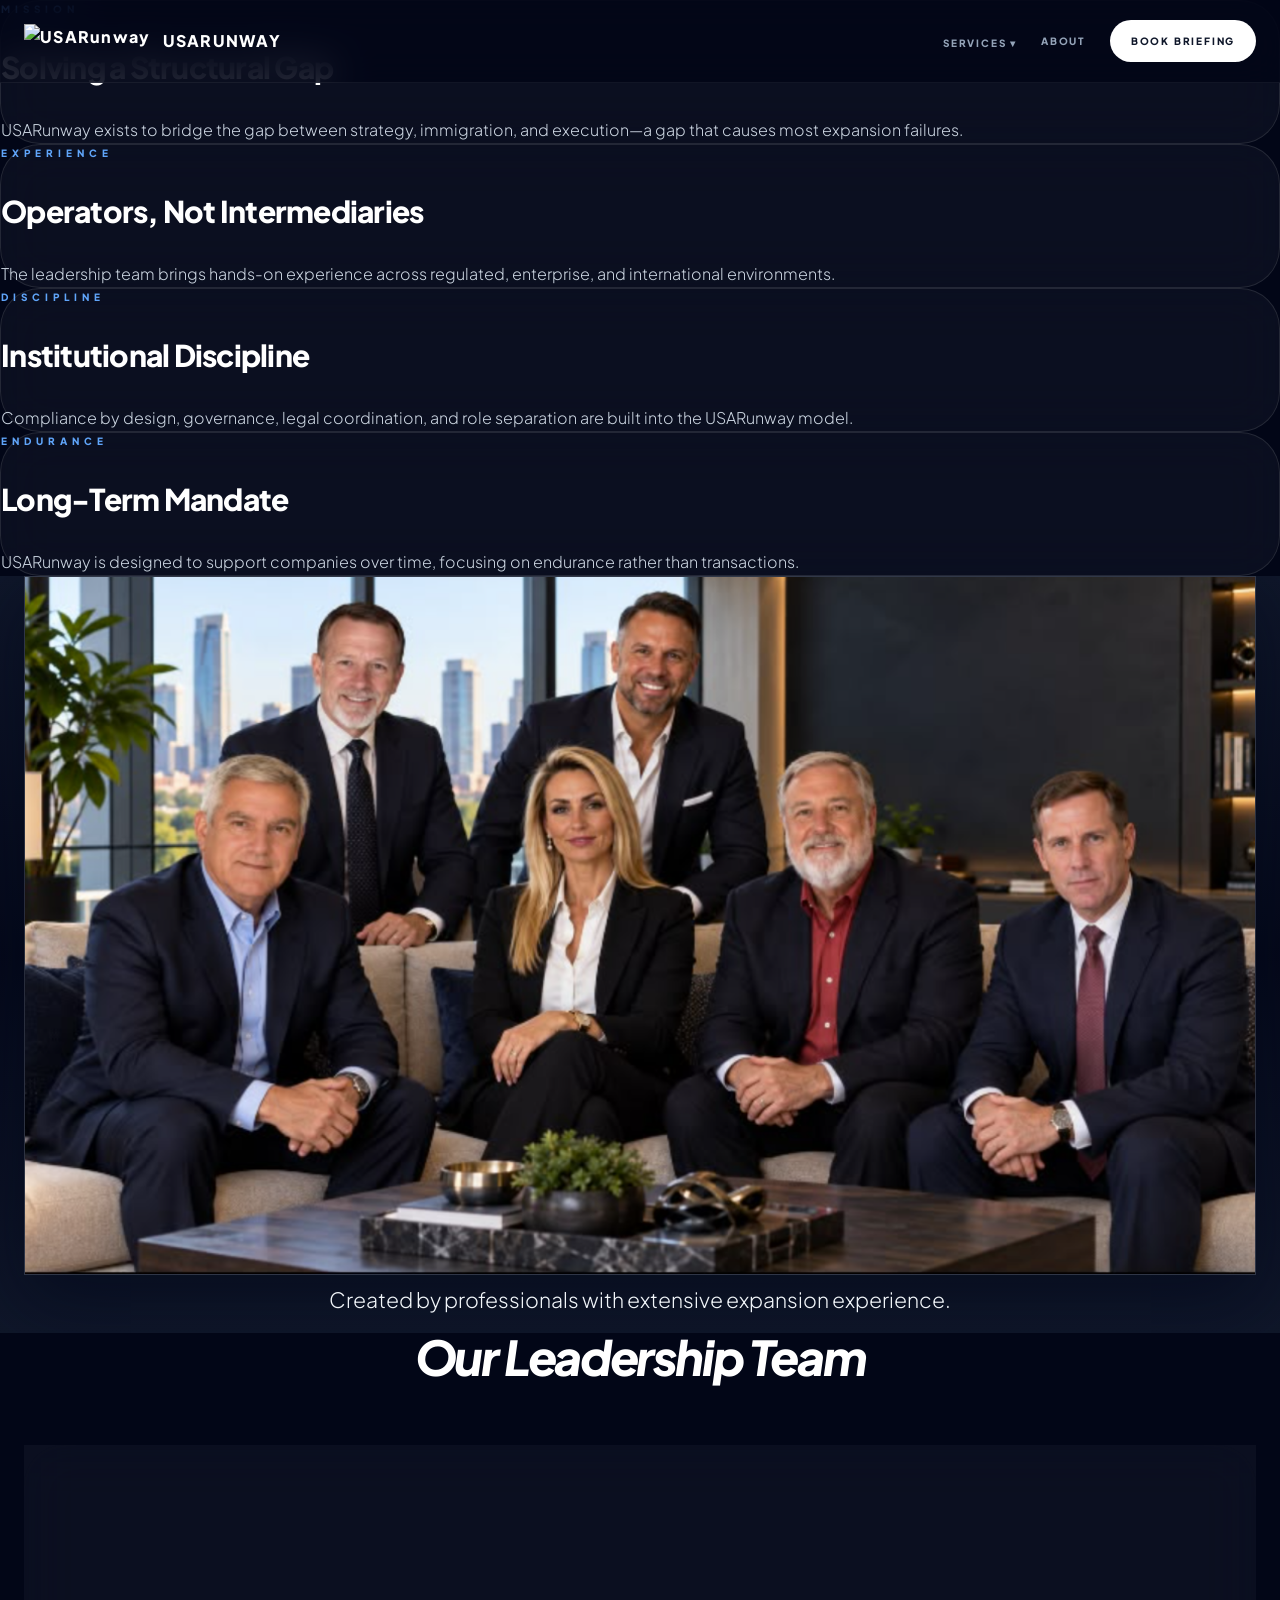
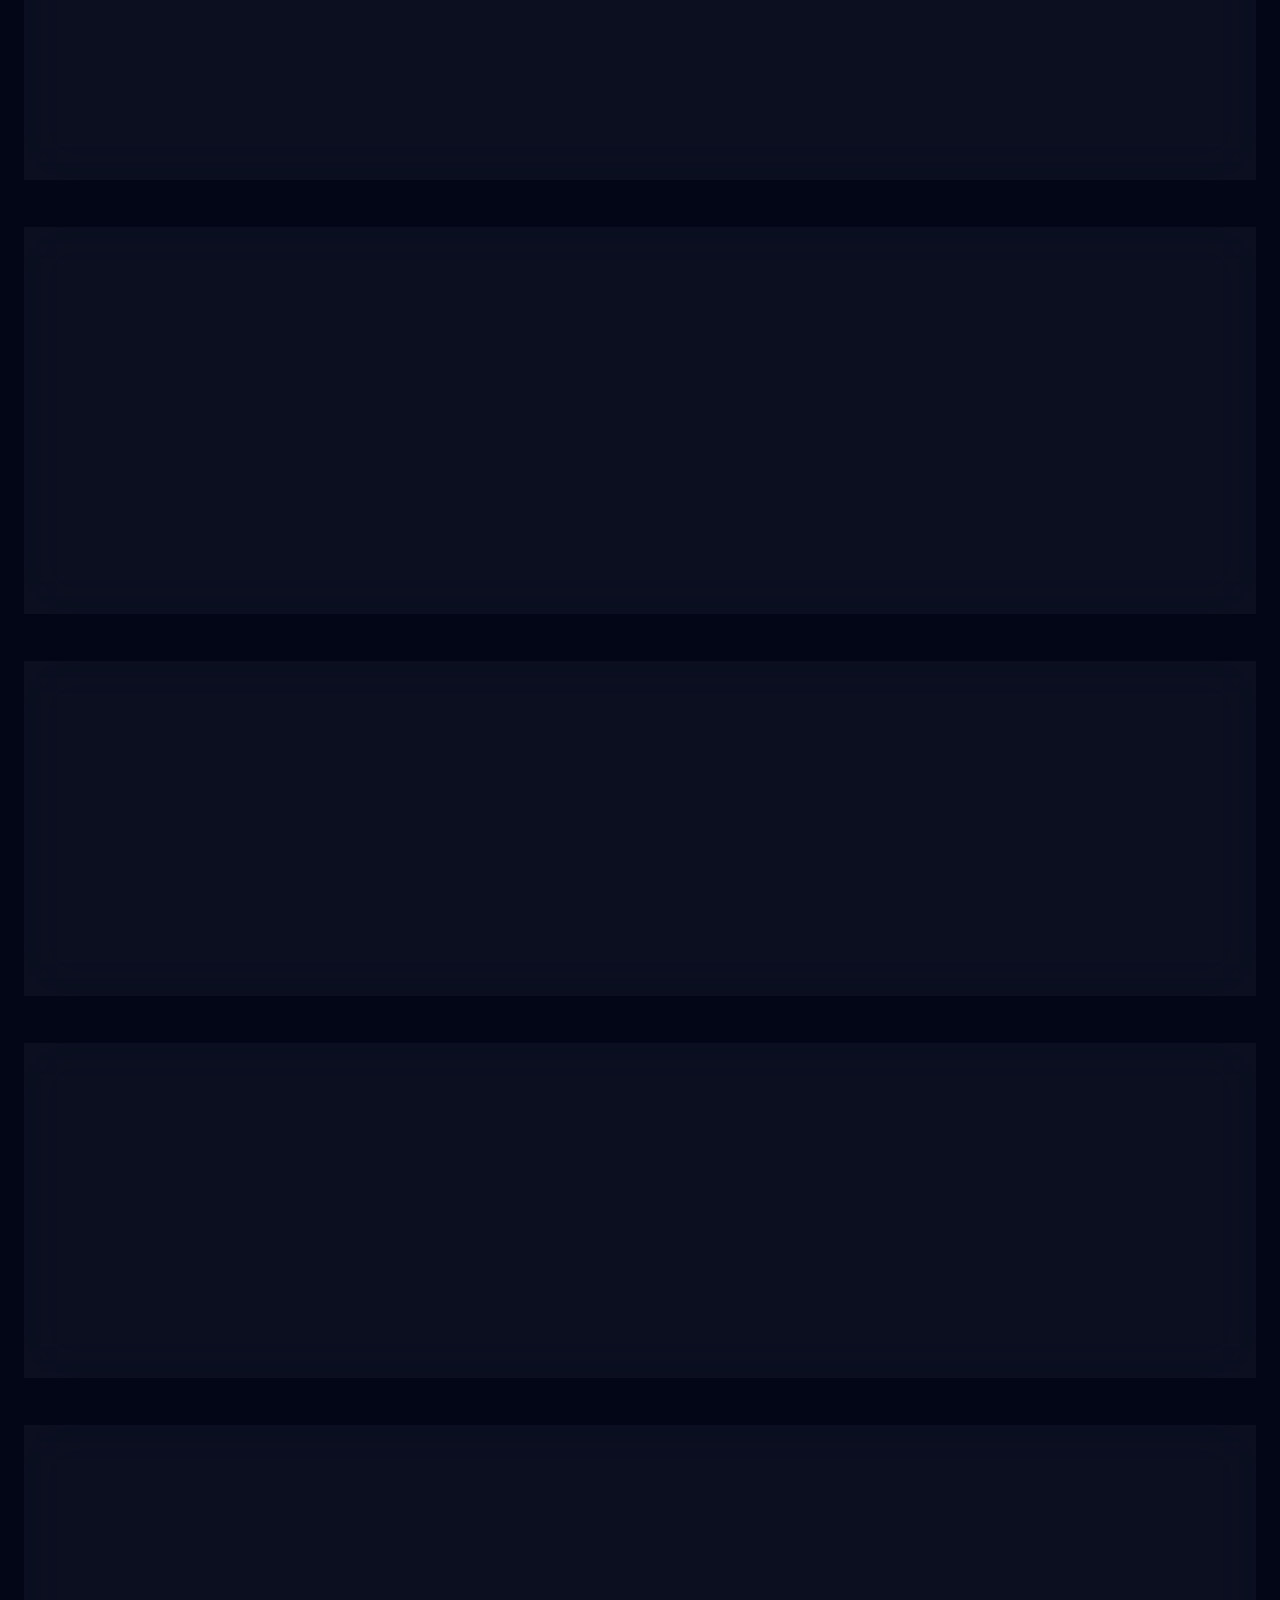
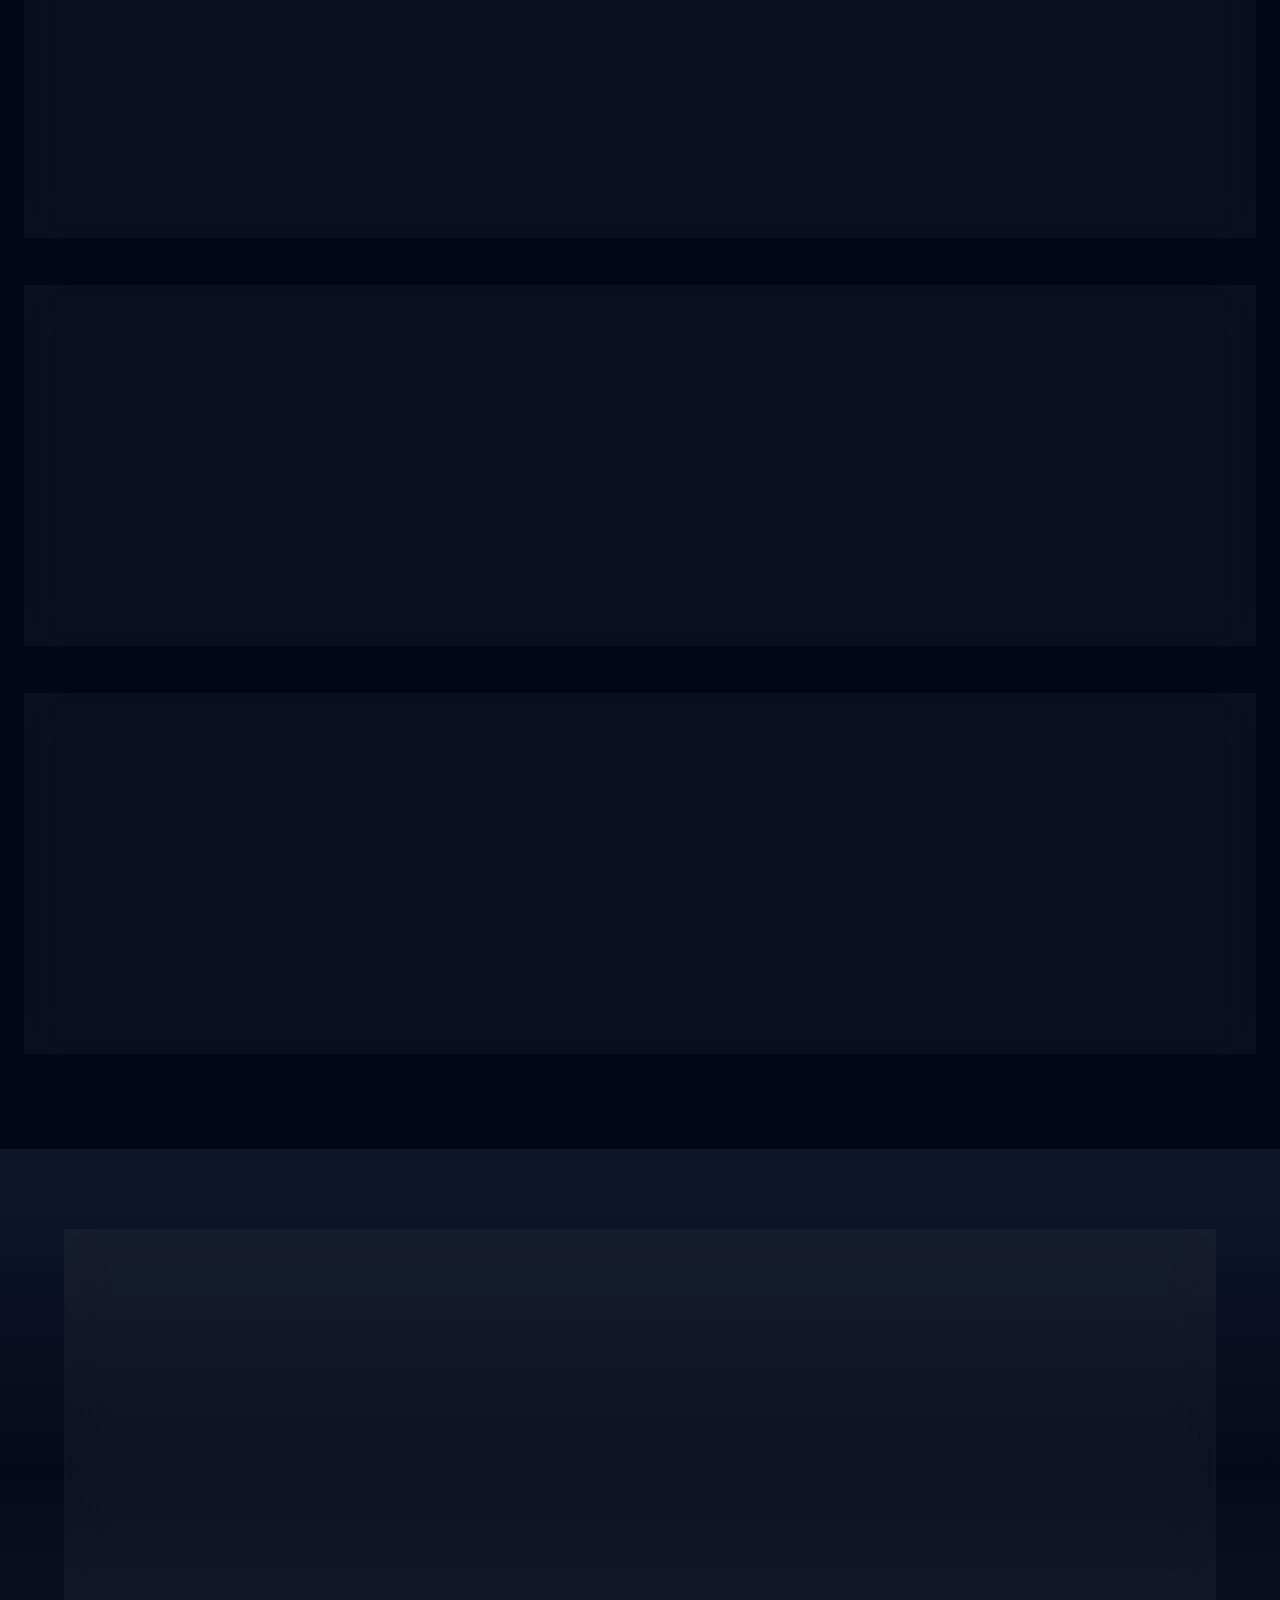
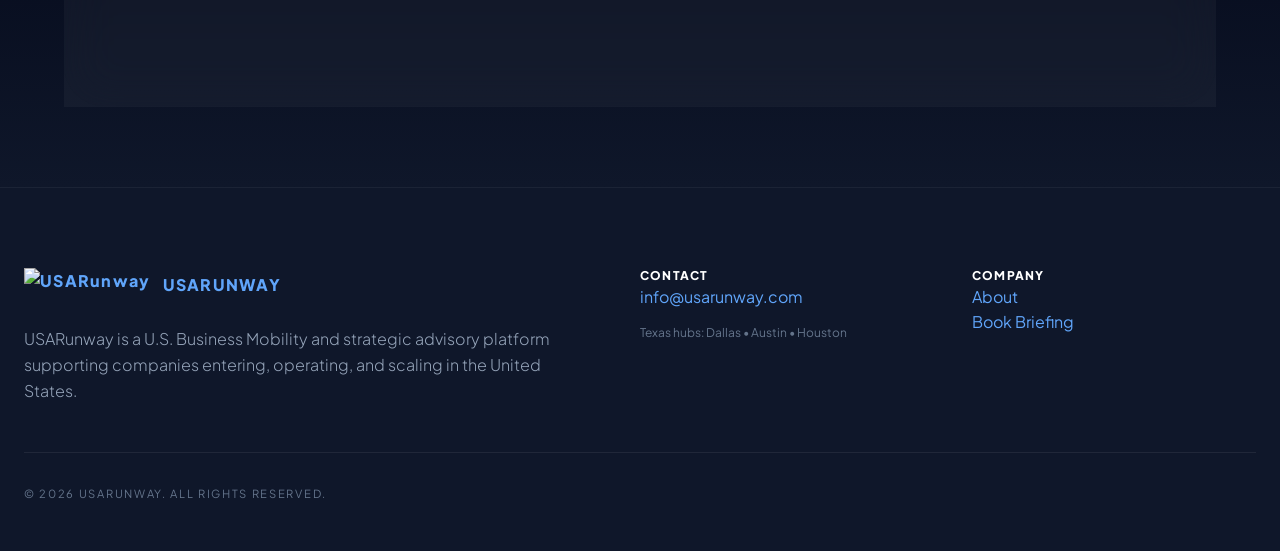
==== commit d90d88b6: "Add files via upload" ====
--- a/about/index.html
+++ b/about/index.html
@@ -9,4 +9,4 @@
 <div class="static-links"><div class="services-wrap"><button data-services-button>Services ▾</button><div class="services-menu" data-services-menu><a href="../mobility/">Mobility & Soft-Landing</a><a href="../strategy/">Business Strategy & Advisory</a><a href="../immigration/">Immigration Support</a><a href="../academy/">Academy</a><a href="../execution/">Services & Execution</a><a href="../network/">Network</a></div></div><a href="../about/">About</a><a href="../contact/" class="static-cta">Book Briefing</a></div>
 <button class="mobile-toggle" data-menu-button aria-expanded="false" aria-label="Open navigation">☰</button>
 </div></nav>
-<div class="mobile-menu" data-mobile-menu><div class="section-label">Services</div><a href="../mobility/">Mobility & Soft-Landing</a><a href="../strategy/">Business Strategy & Advisory</a><a href="../immigration/">Immigration Support</a><a href="../academy/">Academy</a><a href="../execution/">Services & Execution</a><a href="../network/">Network</a><div class="section-label">Company</div><a href="../about/">About</a><a href="../contact/">Book Briefing</a></div><div class="max-w-7xl mx-auto px-6 grid about-pillars-grid relative z-20 mb-20"><div class="glass about-pillar-card reveal active h-full flex flex-col hover:bg-slate-800/40 transition-all border-white/10 bg-slate-900/40 backdrop-blur-3xl shadow-2xl group"><span class="text-blue-400 font-black uppercase tracking-[0.5em] text-[10px] mb-8 block">MISSION</span><h3 class="text-2xl lg:text-3xl font-black mb-8 leading-tight tracking-tight text-white">Solving a Structural Gap</h3><div class="text-base text-slate-300 font-light leading-relaxed">USARunway exists to bridge the gap between strategy, immigration, and execution—a gap that causes most expansion failures.</div></div><div class="glass about-pillar-card reveal active h-full flex flex-col hover:bg-slate-800/40 transition-all border-white/10 bg-slate-900/40 backdrop-blur-3xl shadow-2xl group"><span class="text-blue-400 font-black uppercase tracking-[0.5em] text-[10px] mb-8 block">EXPERIENCE</span><h3 class="text-2xl lg:text-3xl font-black mb-8 leading-tight tracking-tight text-white">Operators, Not Intermediaries</h3><div class="text-base text-slate-300 font-light leading-relaxed">The leadership team brings hands-on experience across regulated, enterprise, and international environments.</div></div><div class="glass about-pillar-card reveal active h-full flex flex-col hover:bg-slate-800/40 transition-all border-white/10 bg-slate-900/40 backdrop-blur-3xl shadow-2xl group"><span class="text-blue-400 font-black uppercase tracking-[0.5em] text-[10px] mb-8 block">DISCIPLINE</span><h3 class="text-2xl lg:text-3xl font-black mb-8 leading-tight tracking-tight text-white">Institutional Discipline</h3><div class="text-base text-slate-300 font-light leading-relaxed">Compliance by design, governance, legal coordination, and role separation are built into the USARunway model.</div></div><div class="glass about-pillar-card reveal active h-full flex flex-col hover:bg-slate-800/40 transition-all border-white/10 bg-slate-900/40 backdrop-blur-3xl shadow-2xl group"><span class="text-blue-400 font-black uppercase tracking-[0.5em] text-[10px] mb-8 block">ENDURANCE</span><h3 class="text-2xl lg:text-3xl font-black mb-8 leading-tight tracking-tight text-white">Long-Term Mandate</h3><div class="text-base text-slate-300 font-light leading-relaxed">USARunway is designed to support companies over time, focusing on endurance rather than transactions.</div></div></div><section class="relative px-6 overflow-hidden about-hero-compact"><div class="section-bg" style="background-image:url('https://images.unsplash.com/photo-1497366754035-f200968a6e72?auto=format&fit=crop&q=80&w=2000')"></div><div class="bg-overlay"></div><div class="max-w-7xl mx-auto relative z-10 text-center"><img src="../assets/img/team-leadership.png" alt="USARunway leadership team" class="about-team-hero reveal active"><p class="text-xl lg:text-3xl text-slate-100 font-light max-w-4xl mx-auto reveal active leading-relaxed">Created by professionals with extensive expansion experience.</p></div></section><section class="max-w-7xl mx-auto px-6 mb-24"><h2 class="text-4xl lg:text-5xl font-black mb-16 tracking-tighter italic text-center">Our Leadership Team</h2><div class="grid gap-12"><div class="glass p-12 bg-slate-800/40 flex flex-col md:flex-row gap-12 items-center md:items-start"><div class="w-48 h-48 rounded-full overflow-hidden flex-shrink-0 border-4 border-white/10"><img src="https://usarunway.com/assets/img/team_01-01-01.png" alt="Gus Cardenas" class="w-full h-full object-cover"></div><div><h4 class="text-2xl font-black mb-2 italic">Gus Cardenas</h4><p class="text-blue-400 font-black uppercase tracking-widest text-xs mb-6">Chief Executive Officer</p><p class="text-slate-300 font-light leading-relaxed">Gus is a senior U.S. executive with more than three decades of leadership experience in strategic consulting, organizational development, and market expansion across Texas and the United States. His track record spans executive roles in business strategy, community and economic development, advising organizations on how to position themselves effectively in the U.S. market. His ability to navigate industry networks, interpret market signals, and guide organizational structuring makes him a strategic asset for international partners, including institutions in educational and international sectors.</p></div></div><div class="glass p-12 bg-slate-800/40 flex flex-col md:flex-row gap-12 items-center md:items-start"><div class="w-48 h-48 rounded-full overflow-hidden flex-shrink-0 border-4 border-white/10"><img src="https://usarunway.com/assets/img/Ron.jpg" alt="Ron Farris" class="w-full h-full object-cover"></div><div><h4 class="text-2xl font-black mb-2 italic">Ron Farris</h4><p class="text-blue-400 font-black uppercase tracking-widest text-xs mb-6">President</p><p class="text-slate-300 font-light leading-relaxed">Ron Farris, Colonel, USAF, is a former NASA Johnson Space Center engineer and leader whose work shaped space shuttle rendezvous operations and the deployment and repair of the Hubble Space Telescope, earning the NASA Exceptional Achievement Medal. A command pilot with approximately 2,800 hours in the T-38, F-4, and F-16, he led USAF flight-training operations spanning six airbases, commanded USAF forces at Kandahar, and later directed operations at Morón Air Base, Spain and McMurdo Station, Antarctica. He holds B.S. and M.S. degrees in aerospace engineering from The University of Texas at Austin, which inducted him into its Aerospace Engineering Academy of Distinguished Alumni. At USARunway, Ron guides clients bringing advanced technologies to the U.S. for testing and deployment.</p></div></div><div class="glass p-12 bg-slate-800/40 flex flex-col md:flex-row gap-12 items-center md:items-start"><div class="w-48 h-48 rounded-full overflow-hidden flex-shrink-0 border-4 border-white/10"><img src="https://usarunway.com/assets/img/team_01-01-03.png" alt="Monika Sebestova Sirilova" class="w-full h-full object-cover"></div><div><h4 class="text-2xl font-black mb-2 italic">Monika Sebestova Sirilova</h4><p class="text-blue-400 font-black uppercase tracking-widest text-xs mb-6">Chief Operating Officer</p><p class="text-slate-300 font-light leading-relaxed">Monika oversees operational execution and U.S. readiness at USARunway. She combines legal, strategic, and technological expertise to support international organizations in establishing U.S. operations that are compliant, well-structured, and credible. She specializes in building the operational frameworks that U.S. institutions expect, including documentation readiness, internal processes, security and compliance alignment, and organizational preparedness. In client engagements, Monika ensures that program materials and operational elements align with U.S. standards, strengthening credibility and readiness when engaging with American institutions and partners.</p></div></div><div class="glass p-12 bg-slate-800/40 flex flex-col md:flex-row gap-12 items-center md:items-start"><div class="w-48 h-48 rounded-full overflow-hidden flex-shrink-0 border-4 border-white/10"><img src="https://usarunway.com/assets/img/Roman.jpg" alt="Roman Dano" class="w-full h-full object-cover"></div><div><h4 class="text-2xl font-black mb-2 italic">Roman Dano</h4><p class="text-blue-400 font-black uppercase tracking-widest text-xs mb-6">Senior Vice President, International Business Development</p><p class="text-slate-300 font-light leading-relaxed">Roman is a business strategist, lobbyist, and investor whose network spans Slovakia, Poland, and broader Central Europe, with deep experience in cross-border market entry and business development. He has cultivated senior-level relationships with decision-makers and government-connected contacts across multiple sectors, operating at the intersection of business, politics, and investment where traditional business development rarely reaches. He is known for his ability to navigate both the political and commercial dimensions of complex market entry — understanding how decisions get made, who the real influencers are, and how to get the right people in the room.</p></div></div><div class="glass p-12 bg-slate-800/40 flex flex-col md:flex-row gap-12 items-center md:items-start"><div class="w-48 h-48 rounded-full overflow-hidden flex-shrink-0 border-4 border-white/10"><img src="https://usarunway.com/assets/img/Michael-Skinta.jpg" alt="Michael Skinta" class="w-full h-full object-cover"></div><div><h4 class="text-2xl font-black mb-2 italic">Michael Skinta</h4><p class="text-blue-400 font-black uppercase tracking-widest text-xs mb-6">Advisor, Defense &amp; National Security</p><p class="text-slate-300 font-light leading-relaxed">Mick Skinta is a retired U.S. Marine Corps Chief Warrant Officer 4 and “Gunner” — the Marine Corps&#x27; formal title for its weapons and infantry warrant officers — with two decades of frontline experience training Marine snipers and marksmen. He served as Regimental Gunner for the School of Infantry-West and held roles including Scout Sniper Instructor, Sniper Platoon Commander, and Company Gunnery Sergeant, earning the Legion of Merit. Since transitioning from active duty, Mick has worked in business development for major global defense and security companies, connecting defense technology providers with the operational Marine Corps and broader DoD community. Mick&#x27;s rare combination of hands-on combat training leadership and defense-industry business development experience gives USARunway&#x27;s clients a direct, credible perspective on what it takes for defense technology to earn trust and adoption within the U.S. military.</p></div></div><div class="glass p-12 bg-slate-800/40 flex flex-col md:flex-row gap-12 items-center md:items-start"><div class="w-48 h-48 rounded-full overflow-hidden flex-shrink-0 border-4 border-white/10"><img src="https://usarunway.com/assets/img/Phil.jpg" alt="Phil M. Dolbow" class="w-full h-full object-cover"></div><div><h4 class="text-2xl font-black mb-2 italic">Phil M. Dolbow</h4><p class="text-blue-400 font-black uppercase tracking-widest text-xs mb-6">Advisor, Defense &amp; National Security</p><p class="text-slate-300 font-light leading-relaxed">Phil Dolbow is a retired U.S. Army Sergeant Major with 40 years of experience in cybersecurity, secure communications, and defense-grade cloud systems. At Oracle, he serves as a cleared Master Cloud Consultant focused on security for classified and defense-sector cloud environments. He also serves as Chief Information Security Officer of SOFX.NET, a secure communications platform built by U.S. military veterans to Top Secret/SCI-grade standards. Phil&#x27;s combination of military information-operations leadership, hands-on classified cloud security expertise, and deep familiarity with defense-grade compliance standards gives USARunway&#x27;s clients direct insight into what it takes to build, secure, and operate in the U.S. defense and national security market.</p></div></div><div class="glass p-12 bg-slate-800/40 flex flex-col md:flex-row gap-12 items-center md:items-start"><div class="w-48 h-48 rounded-full overflow-hidden flex-shrink-0 border-4 border-white/10"><img src="https://usarunway.com/assets/img/Philip.jpg" alt="Philip Sanger, MD" class="w-full h-full object-cover"></div><div><h4 class="text-2xl font-black mb-2 italic">Philip Sanger, MD</h4><p class="text-blue-400 font-black uppercase tracking-widest text-xs mb-6">Advisor, Healthcare Innovation</p><p class="text-slate-300 font-light leading-relaxed">Dr. Philip Sanger is Managing Partner of TEXO Ventures, an Austin-based healthcare venture capital firm he has led since 2009, and serves as USARunway&#x27;s Advisor for Healthcare Innovation. A physician-turned-entrepreneur with more than 30 years in healthcare, Phil founded Intercede Health and helped launch HealthSpring, which went public in a $366M IPO before being acquired by Cigna for $3.8B. Through TEXO, he has backed and built a portfolio of health-tech companies including unicorn Lantern, CareDox, and Sensentia. His firsthand experience building, scaling, and exiting healthcare companies makes him a uniquely qualified guide for international health-tech founders navigating the U.S. market.</p></div></div></div></section><section class="py-20 px-6 relative overflow-hidden"><div class="section-bg" style="background-image:url('https://images.unsplash.com/photo-1533106497176-45ae19e68ba2?auto=format&fit=crop&q=80&w=2000')"></div><div class="bg-overlay"></div><div class="max-w-6xl mx-auto glass p-10 lg:p-20 text-center relative z-10 bg-slate-800/20"><h2 class="text-huge mb-6 tracking-tighter italic">Ready to Start?</h2><p class="text-xl lg:text-2xl text-slate-200 mb-10 font-light max-w-2xl mx-auto leading-relaxed">Get the institutional support your company deserves to scale in the United States.</p><a href="../contact/" class="bg-blue-600 text-white px-12 py-5 rounded-full font-black uppercase text-[10px] tracking-[0.4em] shadow-3xl hover:bg-white hover:text-blue-950 transition-all inline-block">Book Free 30-Minute Consultation</a><p class="text-blue-500 font-black text-xs uppercase tracking-widest mt-8">Direct Advisory: info@usarunway.com</p></div></section><footer class="static-footer"><div class="static-footer-inner"><div class="footer-grid"><div><a class="static-brand" href="../"><img src="../assets/img/logo-compact.png" alt="USARunway"><span>USARUNWAY</span></a><p class="text-slate-400 font-light leading-relaxed mt-6">USARunway is a U.S. Business Mobility and strategic advisory platform supporting companies entering, operating, and scaling in the United States.</p></div><div><h4 class="text-white font-black uppercase tracking-widest text-xs mb-5">Contact</h4><a href="mailto:info@usarunway.com">info@usarunway.com</a><p class="text-slate-500 text-xs mt-4">Texas hubs: Dallas • Austin • Houston</p></div><div><h4 class="text-white font-black uppercase tracking-widest text-xs mb-5">Company</h4><p><a href="../about/">About</a></p><p><a href="../contact/">Book Briefing</a></p></div></div><div class="footer-bottom">© <span data-year></span> USARunway. All rights reserved.</div></div></footer><script src="../js/site.js"></script></body></html>+<div class="mobile-menu" data-mobile-menu><div class="section-label">Services</div><a href="../mobility/">Mobility & Soft-Landing</a><a href="../strategy/">Business Strategy & Advisory</a><a href="../immigration/">Immigration Support</a><a href="../academy/">Academy</a><a href="../execution/">Services & Execution</a><a href="../network/">Network</a><div class="section-label">Company</div><a href="../about/">About</a><a href="../contact/">Book Briefing</a></div><div class="about-summary-row"><div class="glass about-summary-card"><span class="text-blue-400 font-black uppercase tracking-[0.5em] text-[10px] mb-8 block">MISSION</span><h3 class="text-2xl lg:text-3xl font-black mb-8 leading-tight tracking-tight text-white">Solving a Structural Gap</h3><div class="text-base text-slate-300 font-light leading-relaxed">USARunway exists to bridge the gap between strategy, immigration, and execution—a gap that causes most expansion failures.</div></div><div class="glass about-summary-card"><span class="text-blue-400 font-black uppercase tracking-[0.5em] text-[10px] mb-8 block">EXPERIENCE</span><h3 class="text-2xl lg:text-3xl font-black mb-8 leading-tight tracking-tight text-white">Operators, Not Intermediaries</h3><div class="text-base text-slate-300 font-light leading-relaxed">The leadership team brings hands-on experience across regulated, enterprise, and international environments.</div></div><div class="glass about-summary-card"><span class="text-blue-400 font-black uppercase tracking-[0.5em] text-[10px] mb-8 block">DISCIPLINE</span><h3 class="text-2xl lg:text-3xl font-black mb-8 leading-tight tracking-tight text-white">Institutional Discipline</h3><div class="text-base text-slate-300 font-light leading-relaxed">Compliance by design, governance, legal coordination, and role separation are built into the USARunway model.</div></div><div class="glass about-summary-card"><span class="text-blue-400 font-black uppercase tracking-[0.5em] text-[10px] mb-8 block">ENDURANCE</span><h3 class="text-2xl lg:text-3xl font-black mb-8 leading-tight tracking-tight text-white">Long-Term Mandate</h3><div class="text-base text-slate-300 font-light leading-relaxed">USARunway is designed to support companies over time, focusing on endurance rather than transactions.</div></div></div><section class="relative px-6 overflow-hidden about-hero-compact"><div class="section-bg" style="background-image:url('https://images.unsplash.com/photo-1497366754035-f200968a6e72?auto=format&fit=crop&q=80&w=2000')"></div><div class="bg-overlay"></div><div class="max-w-7xl mx-auto relative z-10 text-center"><img src="../assets/img/team-leadership.png" alt="USARunway leadership team" class="about-team-hero reveal active"><p class="text-xl lg:text-3xl text-slate-100 font-light max-w-4xl mx-auto reveal active leading-relaxed">Created by professionals with extensive expansion experience.</p></div></section><section class="max-w-7xl mx-auto px-6 mb-24"><h2 class="text-4xl lg:text-5xl font-black mb-16 tracking-tighter italic text-center">Our Leadership Team</h2><div class="grid gap-12"><div class="glass p-12 bg-slate-800/40 flex flex-col md:flex-row gap-12 items-center md:items-start"><div class="w-48 h-48 rounded-full overflow-hidden flex-shrink-0 border-4 border-white/10"><img src="https://usarunway.com/assets/img/team_01-01-01.png" alt="Gus Cardenas" class="w-full h-full object-cover"></div><div><h4 class="text-2xl font-black mb-2 italic">Gus Cardenas</h4><p class="text-blue-400 font-black uppercase tracking-widest text-xs mb-6">Chief Executive Officer</p><p class="text-slate-300 font-light leading-relaxed">Gus is a senior U.S. executive with more than three decades of leadership experience in strategic consulting, organizational development, and market expansion across Texas and the United States. His track record spans executive roles in business strategy, community and economic development, advising organizations on how to position themselves effectively in the U.S. market. His ability to navigate industry networks, interpret market signals, and guide organizational structuring makes him a strategic asset for international partners, including institutions in educational and international sectors.</p></div></div><div class="glass p-12 bg-slate-800/40 flex flex-col md:flex-row gap-12 items-center md:items-start"><div class="w-48 h-48 rounded-full overflow-hidden flex-shrink-0 border-4 border-white/10"><img src="https://usarunway.com/assets/img/Ron.jpg" alt="Ron Farris" class="w-full h-full object-cover"></div><div><h4 class="text-2xl font-black mb-2 italic">Ron Farris</h4><p class="text-blue-400 font-black uppercase tracking-widest text-xs mb-6">President</p><p class="text-slate-300 font-light leading-relaxed">Ron Farris, Colonel, USAF, is a former NASA Johnson Space Center engineer and leader whose work shaped space shuttle rendezvous operations and the deployment and repair of the Hubble Space Telescope, earning the NASA Exceptional Achievement Medal. A command pilot with approximately 2,800 hours in the T-38, F-4, and F-16, he led USAF flight-training operations spanning six airbases, commanded USAF forces at Kandahar, and later directed operations at Morón Air Base, Spain and McMurdo Station, Antarctica. He holds B.S. and M.S. degrees in aerospace engineering from The University of Texas at Austin, which inducted him into its Aerospace Engineering Academy of Distinguished Alumni. At USARunway, Ron guides clients bringing advanced technologies to the U.S. for testing and deployment.</p></div></div><div class="glass p-12 bg-slate-800/40 flex flex-col md:flex-row gap-12 items-center md:items-start"><div class="w-48 h-48 rounded-full overflow-hidden flex-shrink-0 border-4 border-white/10"><img src="https://usarunway.com/assets/img/team_01-01-03.png" alt="Monika Sebestova Sirilova" class="w-full h-full object-cover"></div><div><h4 class="text-2xl font-black mb-2 italic">Monika Sebestova Sirilova</h4><p class="text-blue-400 font-black uppercase tracking-widest text-xs mb-6">Chief Operating Officer</p><p class="text-slate-300 font-light leading-relaxed">Monika oversees operational execution and U.S. readiness at USARunway. She combines legal, strategic, and technological expertise to support international organizations in establishing U.S. operations that are compliant, well-structured, and credible. She specializes in building the operational frameworks that U.S. institutions expect, including documentation readiness, internal processes, security and compliance alignment, and organizational preparedness. In client engagements, Monika ensures that program materials and operational elements align with U.S. standards, strengthening credibility and readiness when engaging with American institutions and partners.</p></div></div><div class="glass p-12 bg-slate-800/40 flex flex-col md:flex-row gap-12 items-center md:items-start"><div class="w-48 h-48 rounded-full overflow-hidden flex-shrink-0 border-4 border-white/10"><img src="https://usarunway.com/assets/img/Roman.jpg" alt="Roman Dano" class="w-full h-full object-cover"></div><div><h4 class="text-2xl font-black mb-2 italic">Roman Dano</h4><p class="text-blue-400 font-black uppercase tracking-widest text-xs mb-6">Senior Vice President, International Business Development</p><p class="text-slate-300 font-light leading-relaxed">Roman is a business strategist, lobbyist, and investor whose network spans Slovakia, Poland, and broader Central Europe, with deep experience in cross-border market entry and business development. He has cultivated senior-level relationships with decision-makers and government-connected contacts across multiple sectors, operating at the intersection of business, politics, and investment where traditional business development rarely reaches. He is known for his ability to navigate both the political and commercial dimensions of complex market entry — understanding how decisions get made, who the real influencers are, and how to get the right people in the room.</p></div></div><div class="glass p-12 bg-slate-800/40 flex flex-col md:flex-row gap-12 items-center md:items-start"><div class="w-48 h-48 rounded-full overflow-hidden flex-shrink-0 border-4 border-white/10"><img src="https://usarunway.com/assets/img/Michael-Skinta.jpg" alt="Michael Skinta" class="w-full h-full object-cover"></div><div><h4 class="text-2xl font-black mb-2 italic">Michael Skinta</h4><p class="text-blue-400 font-black uppercase tracking-widest text-xs mb-6">Advisor, Defense &amp; National Security</p><p class="text-slate-300 font-light leading-relaxed">Mick Skinta is a retired U.S. Marine Corps Chief Warrant Officer 4 and “Gunner” — the Marine Corps&#x27; formal title for its weapons and infantry warrant officers — with two decades of frontline experience training Marine snipers and marksmen. He served as Regimental Gunner for the School of Infantry-West and held roles including Scout Sniper Instructor, Sniper Platoon Commander, and Company Gunnery Sergeant, earning the Legion of Merit. Since transitioning from active duty, Mick has worked in business development for major global defense and security companies, connecting defense technology providers with the operational Marine Corps and broader DoD community. Mick&#x27;s rare combination of hands-on combat training leadership and defense-industry business development experience gives USARunway&#x27;s clients a direct, credible perspective on what it takes for defense technology to earn trust and adoption within the U.S. military.</p></div></div><div class="glass p-12 bg-slate-800/40 flex flex-col md:flex-row gap-12 items-center md:items-start"><div class="w-48 h-48 rounded-full overflow-hidden flex-shrink-0 border-4 border-white/10"><img src="https://usarunway.com/assets/img/Phil.jpg" alt="Phil M. Dolbow" class="w-full h-full object-cover"></div><div><h4 class="text-2xl font-black mb-2 italic">Phil M. Dolbow</h4><p class="text-blue-400 font-black uppercase tracking-widest text-xs mb-6">Advisor, Defense &amp; National Security</p><p class="text-slate-300 font-light leading-relaxed">Phil Dolbow is a retired U.S. Army Sergeant Major with 40 years of experience in cybersecurity, secure communications, and defense-grade cloud systems. At Oracle, he serves as a cleared Master Cloud Consultant focused on security for classified and defense-sector cloud environments. He also serves as Chief Information Security Officer of SOFX.NET, a secure communications platform built by U.S. military veterans to Top Secret/SCI-grade standards. Phil&#x27;s combination of military information-operations leadership, hands-on classified cloud security expertise, and deep familiarity with defense-grade compliance standards gives USARunway&#x27;s clients direct insight into what it takes to build, secure, and operate in the U.S. defense and national security market.</p></div></div><div class="glass p-12 bg-slate-800/40 flex flex-col md:flex-row gap-12 items-center md:items-start"><div class="w-48 h-48 rounded-full overflow-hidden flex-shrink-0 border-4 border-white/10"><img src="https://usarunway.com/assets/img/Philip.jpg" alt="Philip Sanger, MD" class="w-full h-full object-cover"></div><div><h4 class="text-2xl font-black mb-2 italic">Philip Sanger, MD</h4><p class="text-blue-400 font-black uppercase tracking-widest text-xs mb-6">Advisor, Healthcare Innovation</p><p class="text-slate-300 font-light leading-relaxed">Dr. Philip Sanger is Managing Partner of TEXO Ventures, an Austin-based healthcare venture capital firm he has led since 2009, and serves as USARunway&#x27;s Advisor for Healthcare Innovation. A physician-turned-entrepreneur with more than 30 years in healthcare, Phil founded Intercede Health and helped launch HealthSpring, which went public in a $366M IPO before being acquired by Cigna for $3.8B. Through TEXO, he has backed and built a portfolio of health-tech companies including unicorn Lantern, CareDox, and Sensentia. His firsthand experience building, scaling, and exiting healthcare companies makes him a uniquely qualified guide for international health-tech founders navigating the U.S. market.</p></div></div></div></section><section class="py-20 px-6 relative overflow-hidden"><div class="section-bg" style="background-image:url('https://images.unsplash.com/photo-1533106497176-45ae19e68ba2?auto=format&fit=crop&q=80&w=2000')"></div><div class="bg-overlay"></div><div class="max-w-6xl mx-auto glass p-10 lg:p-20 text-center relative z-10 bg-slate-800/20"><h2 class="text-huge mb-6 tracking-tighter italic">Ready to Start?</h2><p class="text-xl lg:text-2xl text-slate-200 mb-10 font-light max-w-2xl mx-auto leading-relaxed">Get the institutional support your company deserves to scale in the United States.</p><a href="../contact/" class="bg-blue-600 text-white px-12 py-5 rounded-full font-black uppercase text-[10px] tracking-[0.4em] shadow-3xl hover:bg-white hover:text-blue-950 transition-all inline-block">Book Free 30-Minute Consultation</a><p class="text-blue-500 font-black text-xs uppercase tracking-widest mt-8">Direct Advisory: info@usarunway.com</p></div></section><footer class="static-footer"><div class="static-footer-inner"><div class="footer-grid"><div><a class="static-brand" href="../"><img src="../assets/img/logo-compact.png" alt="USARunway"><span>USARUNWAY</span></a><p class="text-slate-400 font-light leading-relaxed mt-6">USARunway is a U.S. Business Mobility and strategic advisory platform supporting companies entering, operating, and scaling in the United States.</p></div><div><h4 class="text-white font-black uppercase tracking-widest text-xs mb-5">Contact</h4><a href="mailto:info@usarunway.com">info@usarunway.com</a><p class="text-slate-500 text-xs mt-4">Texas hubs: Dallas • Austin • Houston</p></div><div><h4 class="text-white font-black uppercase tracking-widest text-xs mb-5">Company</h4><p><a href="../about/">About</a></p><p><a href="../contact/">Book Briefing</a></p></div></div><div class="footer-bottom">© <span data-year></span> USARunway. All rights reserved.</div></div></footer><script src="../js/site.js"></script></body></html>
--- a/assets/static-overrides.css
+++ b/assets/static-overrides.css
@@ -215,3 +215,63 @@
   .about-pillars-grid { grid-template-columns: 1fr; gap: 12px; }
   .about-pillar-card { min-height: auto; padding: 20px !important; }
 }
+
+
+/* ===== V8 About: four compact summary boxes ABOVE full team image ===== */
+.about-pillars-grid {
+  display: grid !important;
+  grid-template-columns: repeat(4, minmax(0, 1fr)) !important;
+  gap: 10px !important;
+  max-width: 1280px !important;
+  margin: 16px auto 12px !important;
+  padding-left: 18px !important;
+  padding-right: 18px !important;
+}
+.about-pillar-card {
+  min-height: 126px !important;
+  padding: 13px 14px !important;
+  border-radius: 16px !important;
+}
+.about-pillar-card span {
+  font-size: 8px !important;
+  letter-spacing: .28em !important;
+  margin-bottom: 7px !important;
+}
+.about-pillar-card h3 {
+  font-size: 16px !important;
+  line-height: 1.12 !important;
+  margin: 0 0 7px !important;
+}
+.about-pillar-card .text-base {
+  font-size: 11px !important;
+  line-height: 1.38 !important;
+}
+.about-hero-compact {
+  padding-top: 0 !important;
+  padding-bottom: 20px !important;
+  min-height: 0 !important;
+}
+.about-team-hero {
+  width: min(1280px, calc(100vw - 20px)) !important;
+  height: auto !important;
+  max-height: none !important;
+  object-fit: contain !important;
+  object-position: center !important;
+  margin: 0 auto 12px !important;
+  border-radius: 0 !important;
+}
+.about-hero-compact p {
+  font-size: clamp(16px, 1.65vw, 23px) !important;
+  line-height: 1.25 !important;
+  margin: 0 auto !important;
+}
+@media (max-width: 900px) {
+  .about-pillars-grid {
+    grid-template-columns: repeat(2, minmax(0, 1fr)) !important;
+  }
+}
+@media (max-width: 520px) {
+  .about-pillars-grid {
+    grid-template-columns: 1fr !important;
+  }
+}
